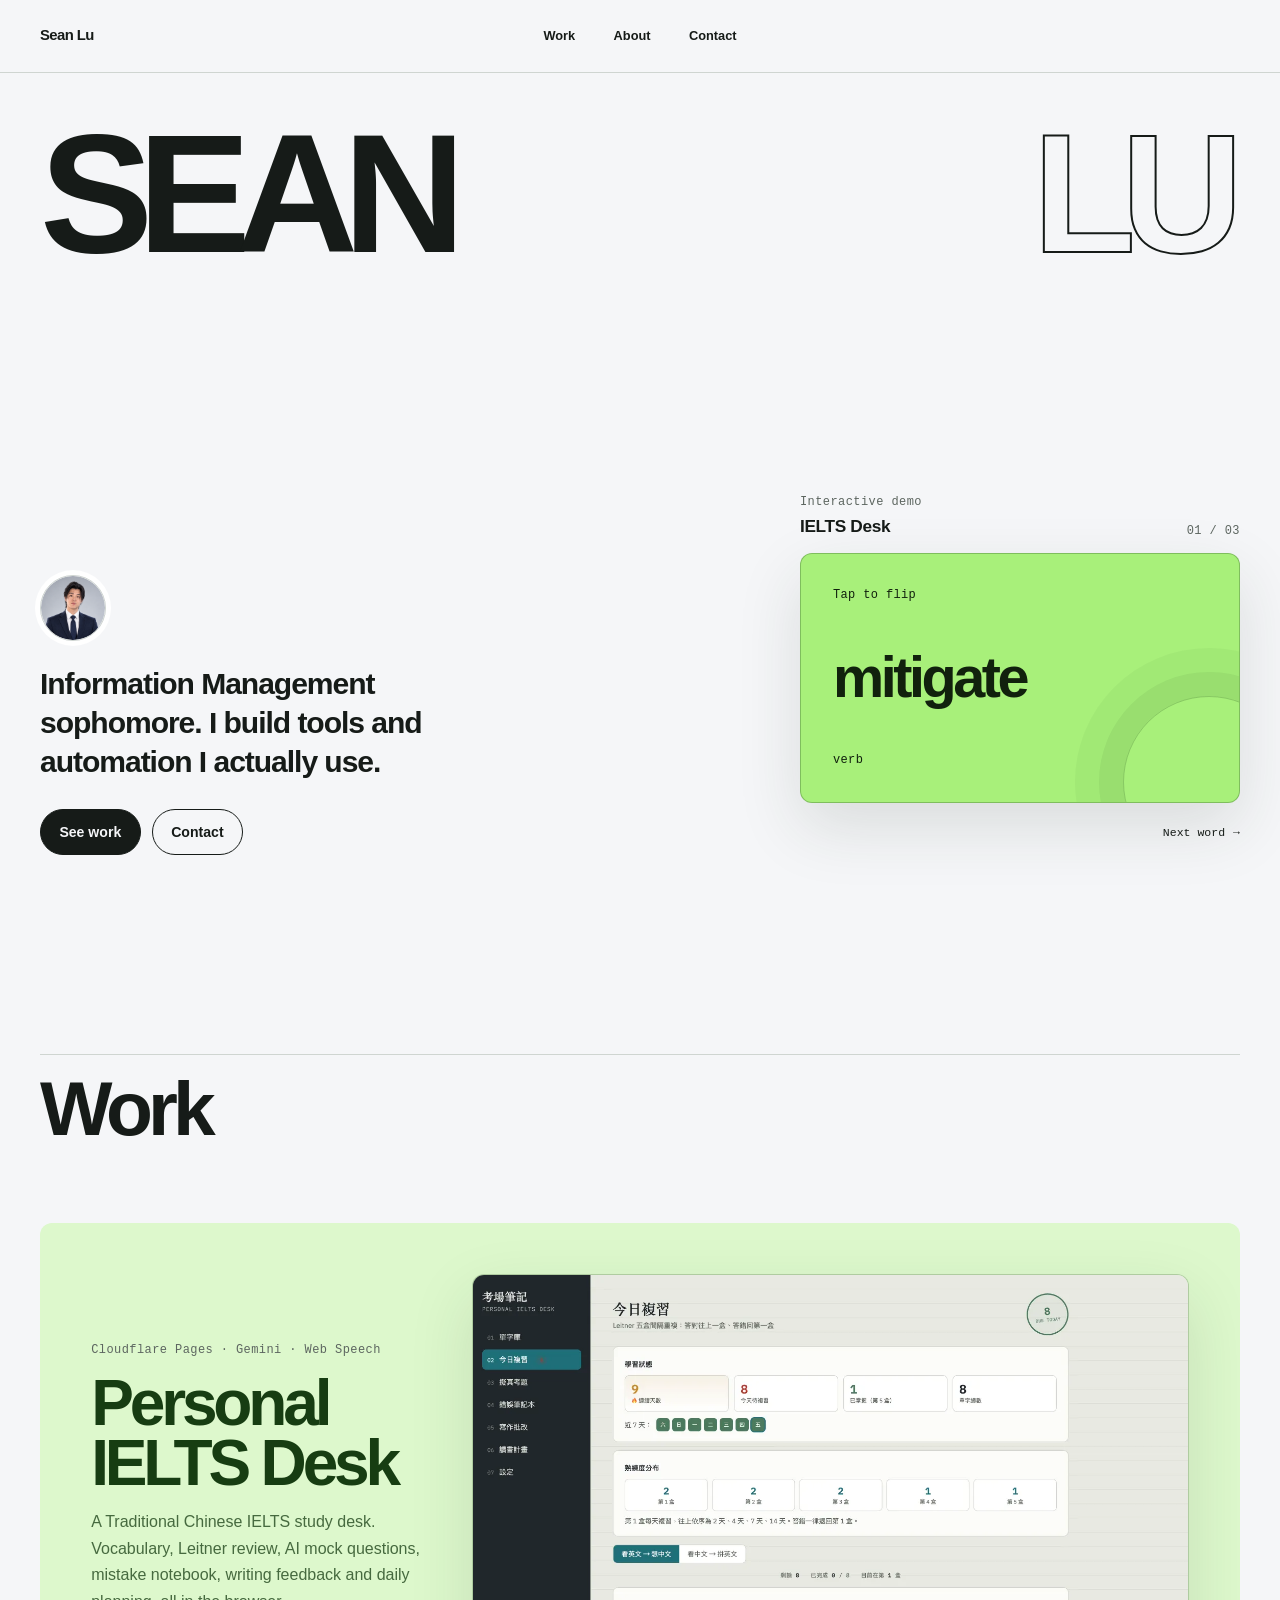
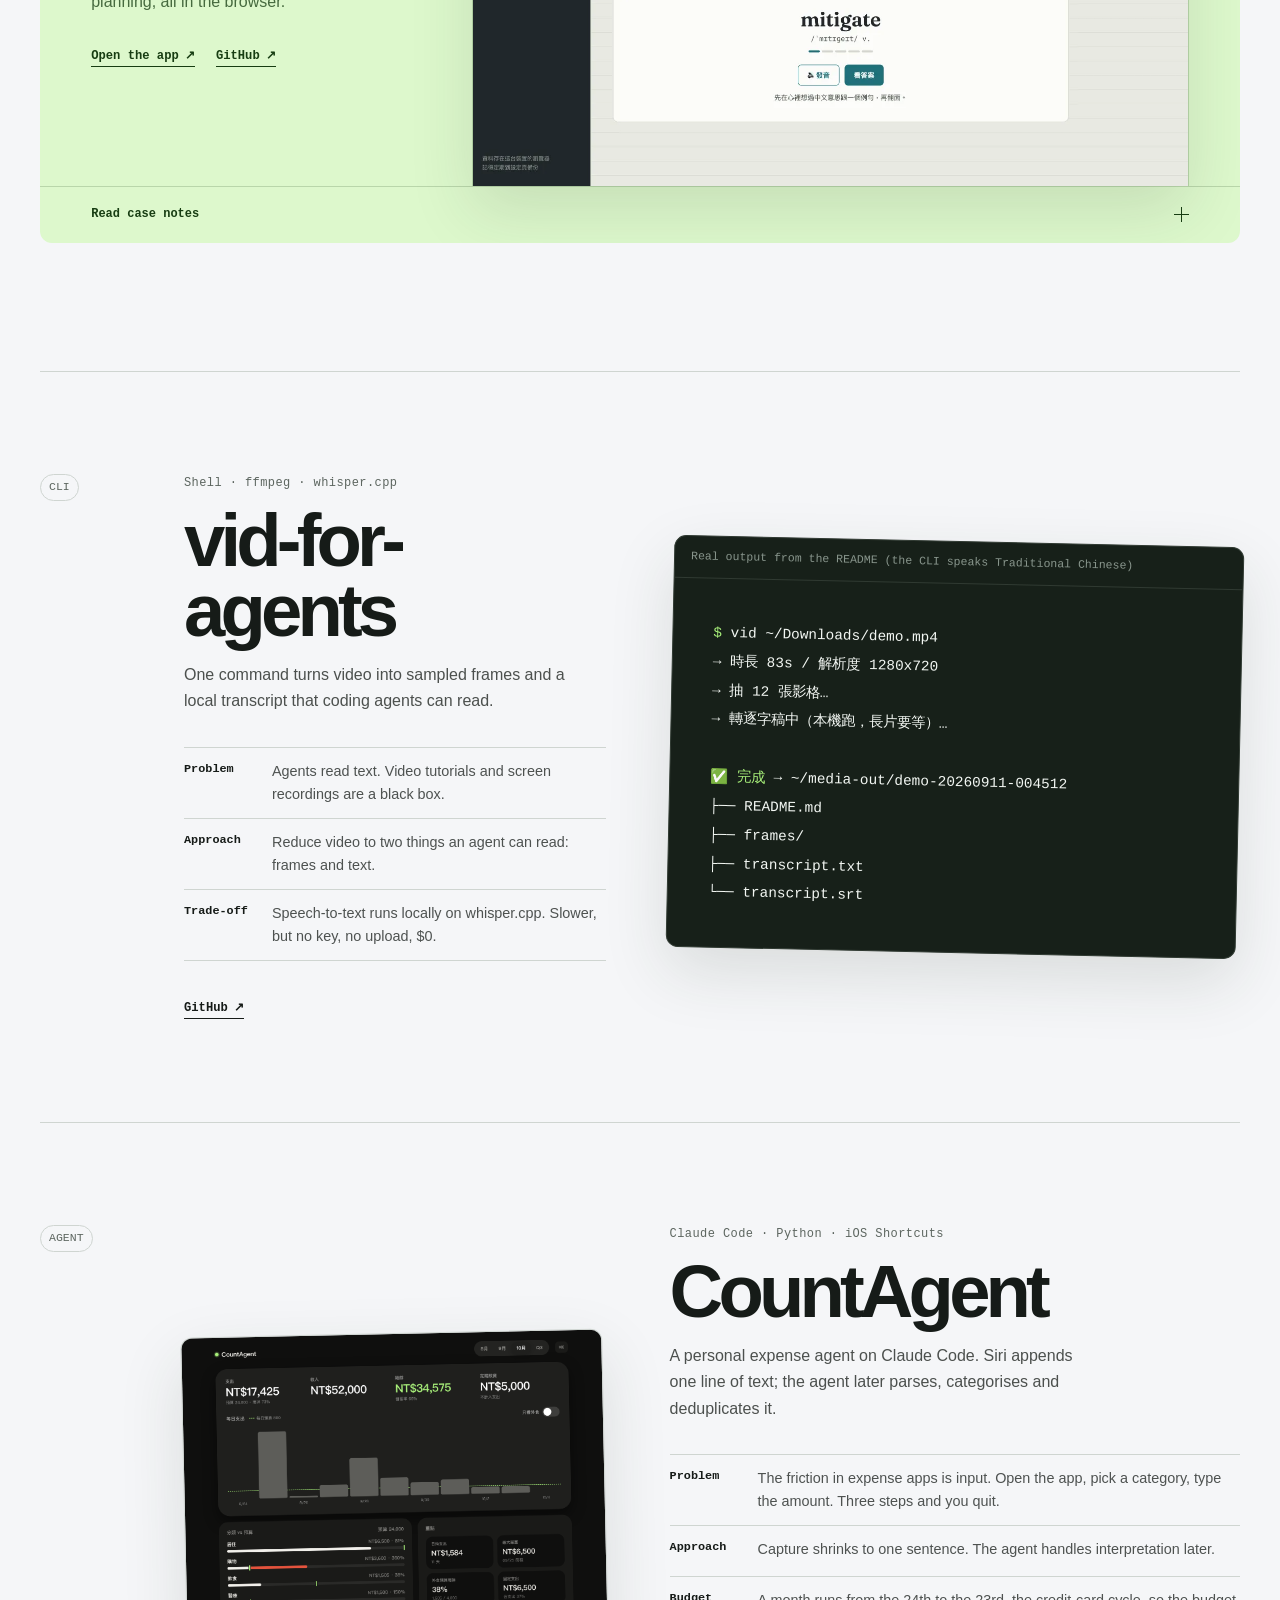
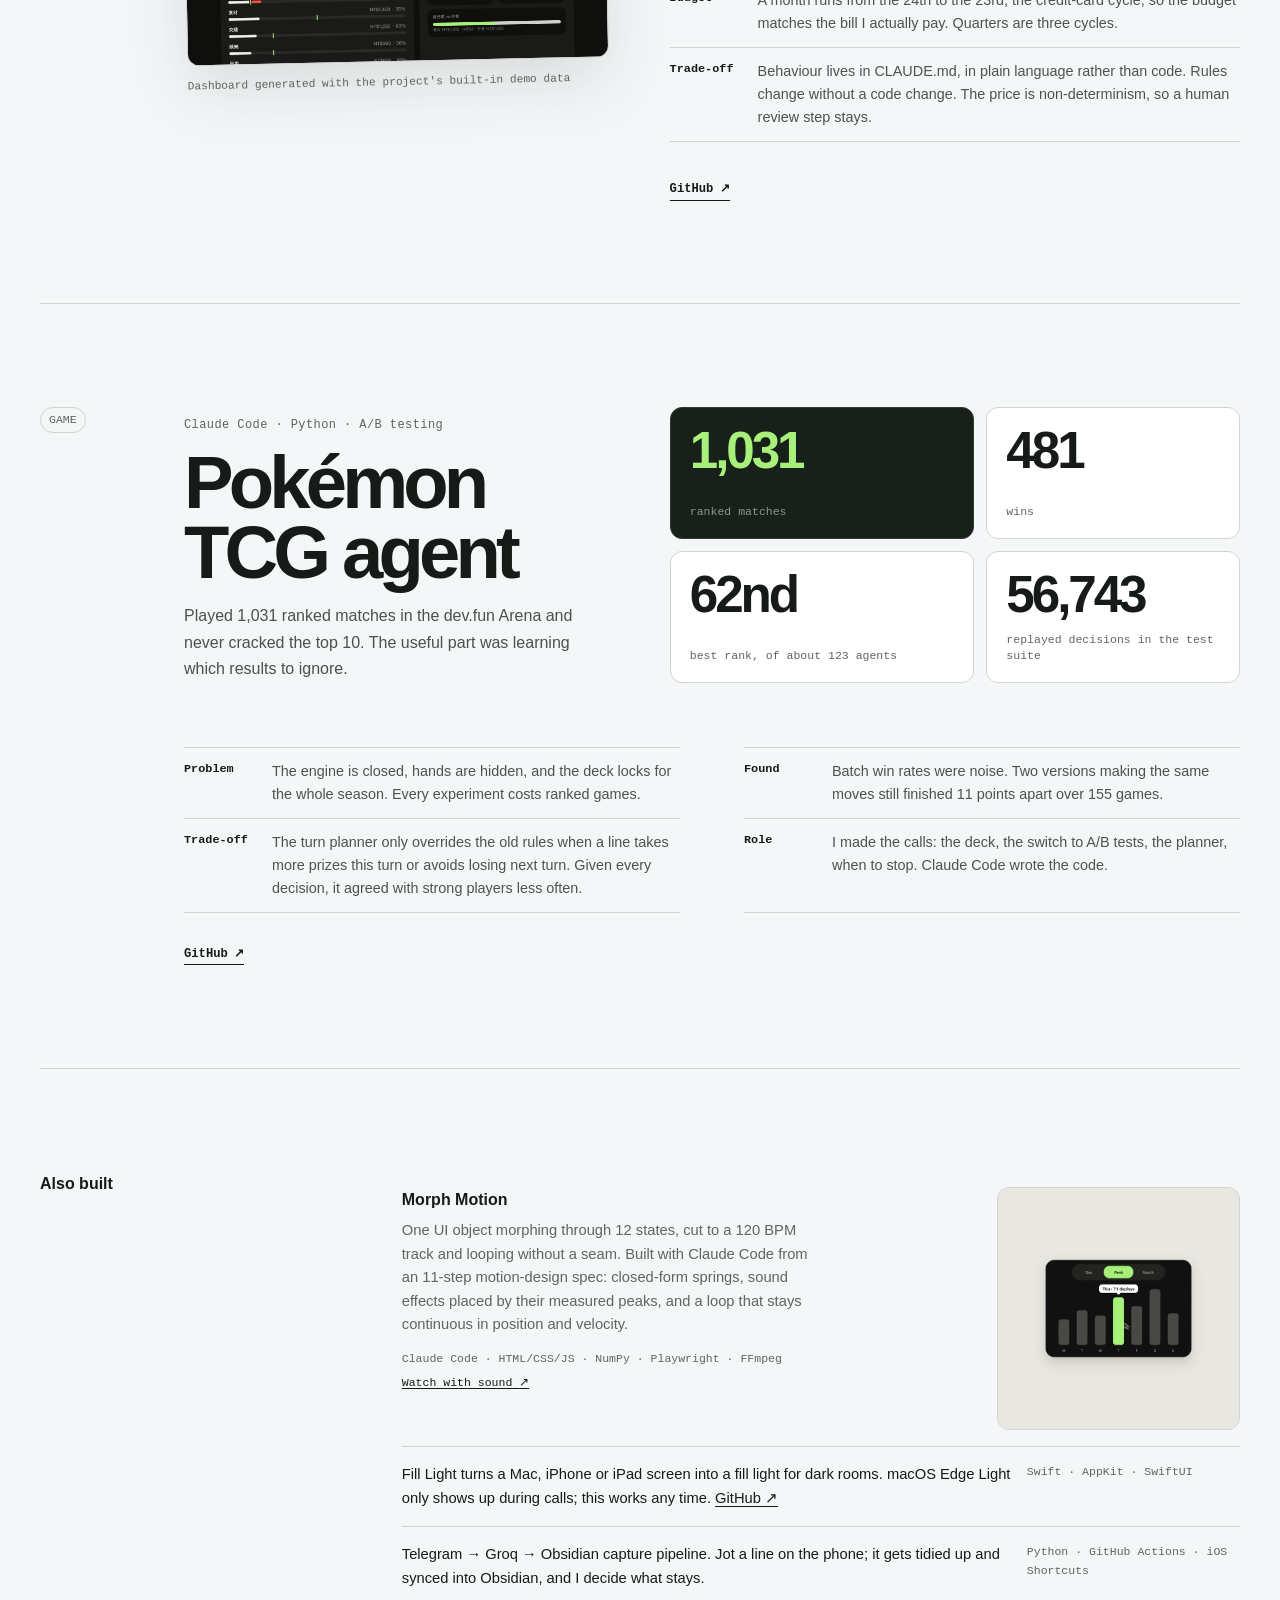
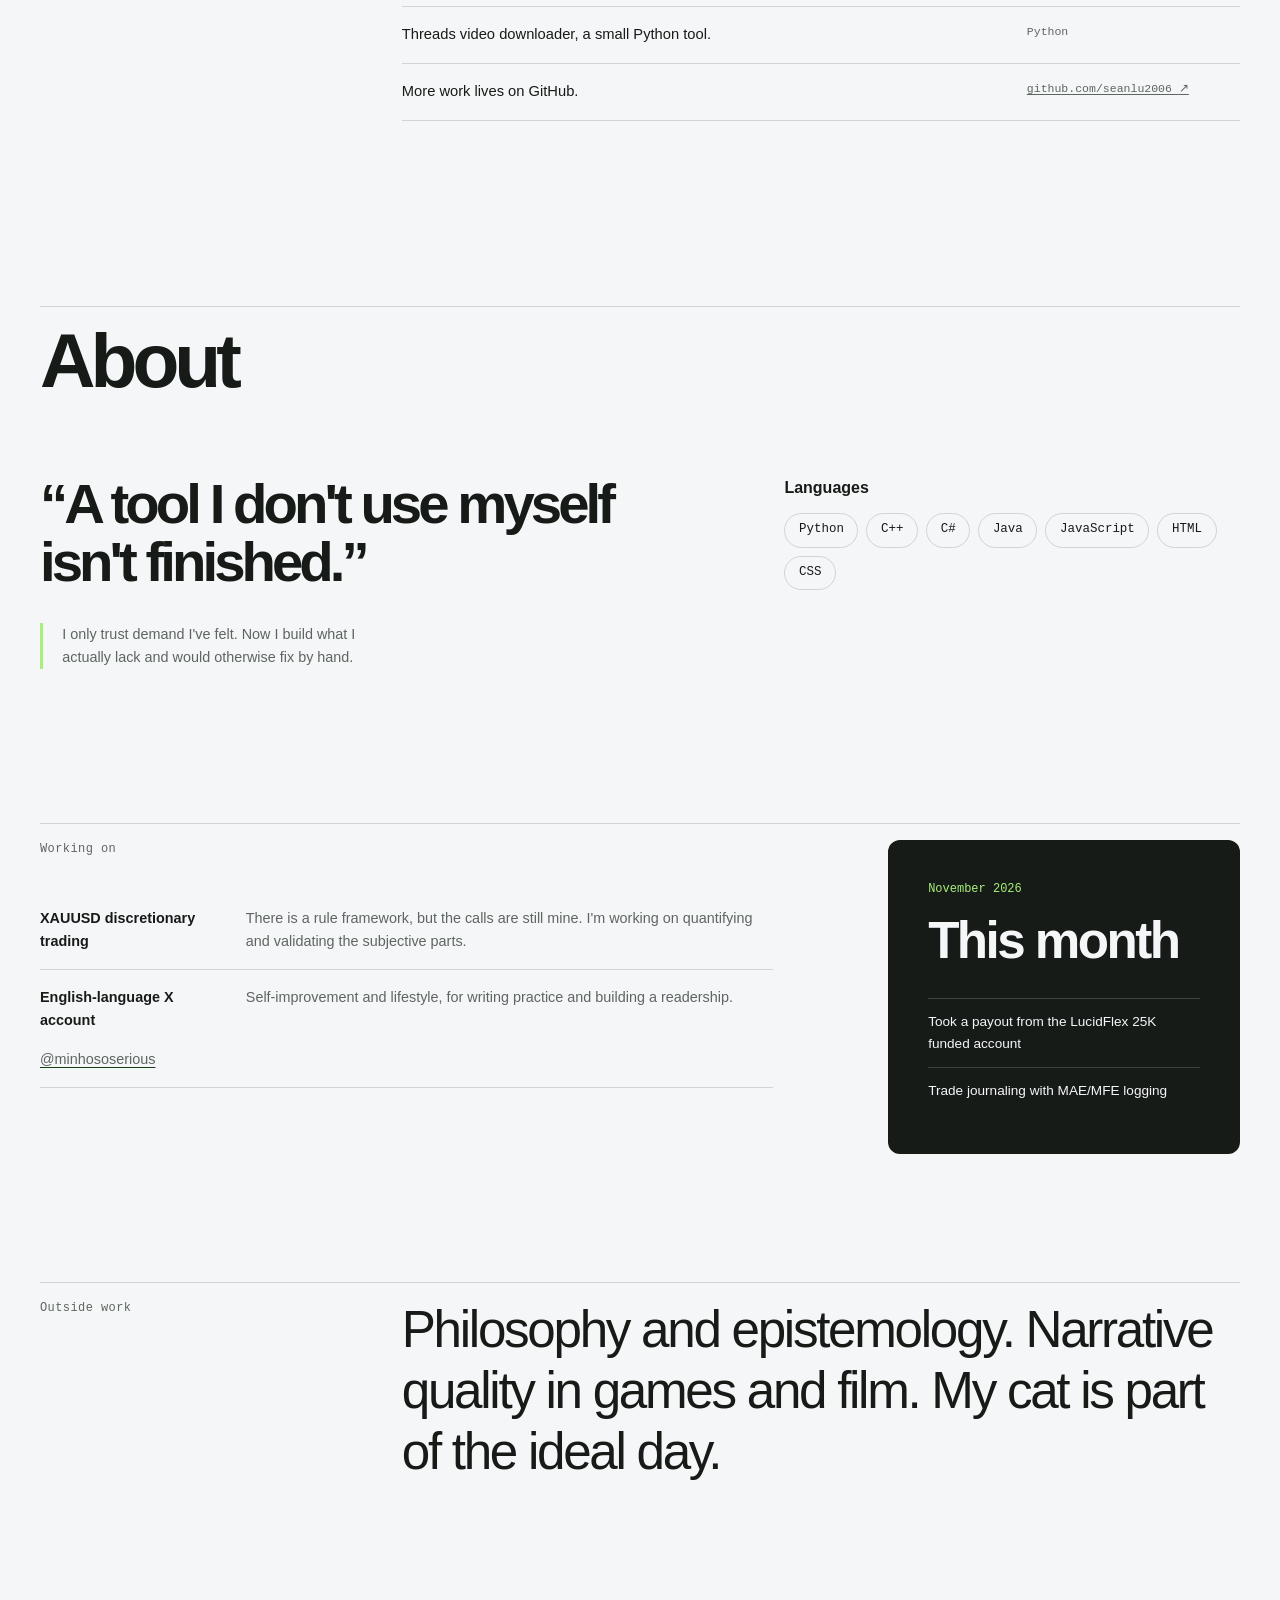
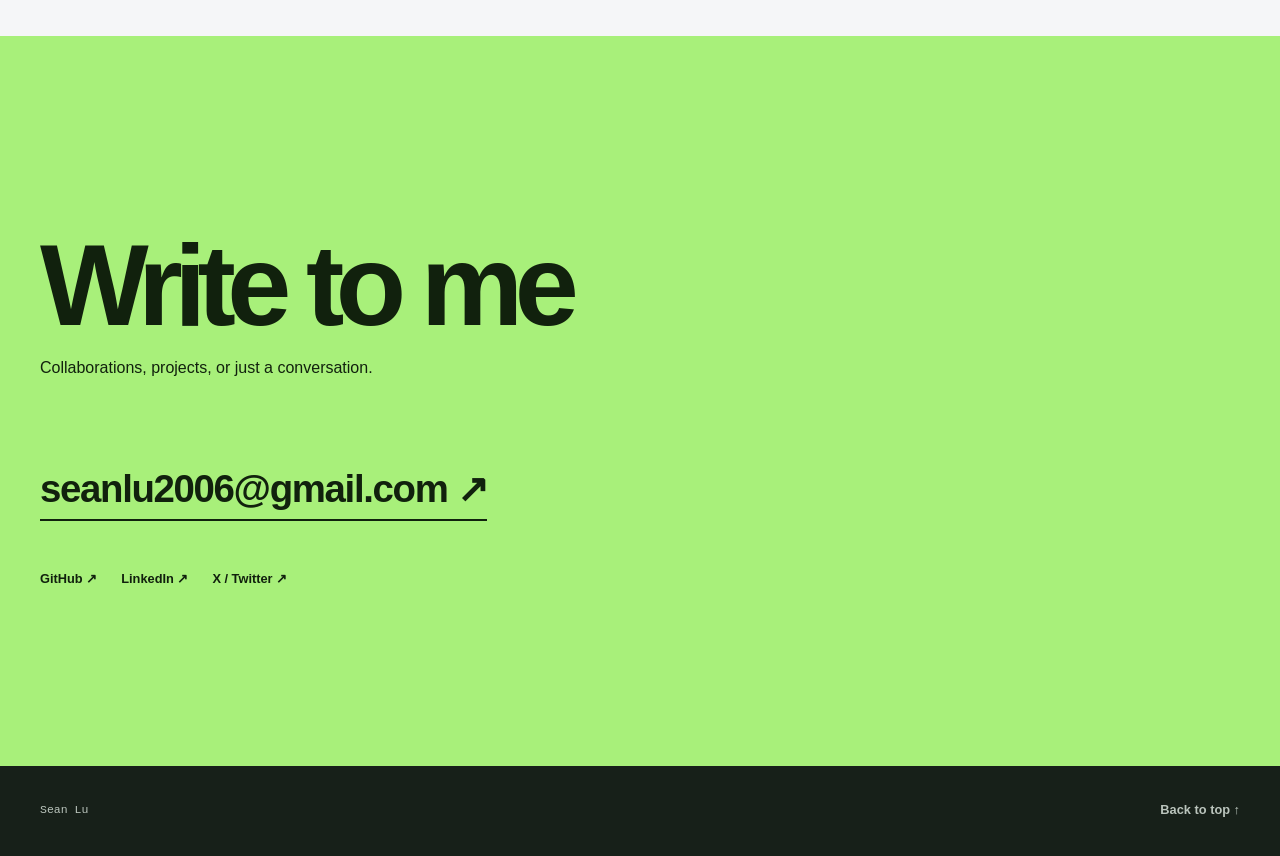
==== index.html @ 396ab95d "Build intro: cursors drag the hero into place; November update, TCG agent and Fill Light" ====
<!doctype html>
<html lang="en">
<head>
  <meta charset="utf-8">
  <meta name="viewport" content="width=device-width, initial-scale=1">
  <title>Sean Lu</title>
  <meta name="description" content="Information Management sophomore. I build tools and automation I actually use.">
  <meta name="theme-color" content="#f5f6f8" media="(prefers-color-scheme: light)">
  <meta name="theme-color" content="#111512" media="(prefers-color-scheme: dark)">
  <meta property="og:title" content="Sean Lu">
  <meta property="og:description" content="Information Management sophomore. I build tools and automation I actually use.">
  <meta property="og:image" content="https://sean-lu.pages.dev/assets/sean-lu.png">
  <meta property="og:url" content="https://sean-lu.pages.dev/">
  <meta property="og:type" content="profile">
  <link rel="icon" href="assets/sean-lu.png" type="image/png">
  <script>
    (function () {
      var d = document.documentElement;
      d.classList.add('js');
      try {
        if (!location.hash && 'animate' in d && matchMedia('(prefers-reduced-motion: no-preference)').matches) {
          d.classList.add('intro-pending');
        }
      } catch (e) {}
    })();
  </script>
  <link rel="stylesheet" href="styles.css">
  <script src="script.js" defer></script>
</head>
<body>
  <a class="skip-link" href="#main">Skip to content</a>

  <header class="site-header">
    <div class="shell header-inner">
      <a class="wordmark" href="#top">Sean Lu</a>
      <nav class="nav" aria-label="Primary navigation">
        <a href="#projects">Work</a>
        <a href="#about">About</a>
        <a href="#contact">Contact</a>
      </nav>
    </div>
  </header>

  <main id="main">
    <section class="hero shell" id="top" aria-labelledby="hero-title">
      <div class="hero-name hero-in">
        <h1 id="hero-title" aria-label="Sean Lu"><span class="intro-target" data-intro="sean">SEAN</span><span class="name-indent intro-target" data-intro="lu">LU</span></h1>
      </div>

      <div class="hero-lower">
        <div class="hero-intro hero-in d1">
          <div class="portrait-row">
            <img class="portrait intro-target" data-intro="portrait" src="assets/sean-lu.png" width="400" height="400" alt="Sean Lu" fetchpriority="high">
          </div>
          
          <p class="hero-copy intro-target" data-intro="copy">Information Management sophomore. I build tools and automation I actually use.</p>
          <div class="hero-actions intro-target" data-intro="actions">
            <a class="button button-solid" href="#projects">See work</a>
            <a class="button button-line" href="#contact">Contact</a>
          </div>
        </div>

        <aside class="desk-demo hero-in d2 intro-target" data-intro="desk" aria-labelledby="demo-title">
          <div class="demo-heading">
            <div>
              <p class="micro-label">Interactive demo</p>
              <h2 id="demo-title">IELTS Desk</h2>
            </div>
            <span class="demo-count" aria-live="polite">01 / 03</span>
          </div>
          <button class="flashcard" type="button" aria-label="Show the meaning of: mitigate" aria-pressed="false">
            <span class="flashcard-inner">
              <span class="flash-face flash-front" aria-hidden="false">
                <span class="card-hint">Tap to flip</span>
                <strong class="card-word">mitigate</strong>
                <span class="word-kind">verb</span>
              </span>
              <span class="flash-face flash-back" aria-hidden="true">
                <span class="card-hint">Meaning &amp; example</span>
                <strong class="card-meaning">減輕；緩和</strong>
                <span class="card-example">The policy aims to mitigate the impact of rising housing costs.</span>
              </span>
            </span>
          </button>
          <button class="next-card" type="button">Next word<span aria-hidden="true">→</span></button>
        </aside>
      </div>
    </section>

    <section class="work shell" id="projects" aria-labelledby="work-title">
      <div class="section-heading reveal">
        <h2 id="work-title">Work</h2>
      </div>

      <article class="featured-work reveal">
        <div class="feature-copy">
          <p class="project-kicker">Cloudflare Pages · Gemini · Web Speech</p>
          <h3>Personal IELTS Desk</h3>
          
          <p class="project-lede">A Traditional Chinese IELTS study desk. Vocabulary, Leitner review, AI mock questions, mistake notebook, writing feedback and daily planning, all in the browser.</p>
          <div class="project-links">
            <a class="text-link" href="https://ielts-study-desk.pages.dev">Open the app<span aria-hidden="true">↗</span></a>
            <a class="text-link" href="https://github.com/seanlu2006/ielts-study-desk">GitHub <span aria-hidden="true">↗</span></a>
          </div>
        </div>
        <figure class="feature-media">
          <img src="assets/ielts-review.webp" width="1400" height="1000" loading="eager" alt="Personal IELTS Desk daily review page with Leitner box distribution and a flashcard">
        </figure>
        <details class="case-notes">
          <summary>Read case notes<span class="summary-mark" aria-hidden="true"></span></summary>
          <dl class="case-grid">
            <div>
              <dt>Problem</dt>
              
              <dd>Existing IELTS tools cost money, require an account, and keep your data.</dd>
            </div>
            <div>
              <dt>Approach</dt>
              
              <dd>Everything runs in the browser. The API key lives in localStorage, data exports as JSON, and cloud sync is optional.</dd>
            </div>
            <div>
              <dt>Trade-off</dt>
              
              <dd>Gemini is called from the browser with no backend. Server cost is zero; users bring their own key. The review algorithm is Leitner rather than SM-2, because you can see which box you're in.</dd>
            </div>
            <div>
              <dt>Learned</dt>
              
              <dd>Dynamic model discovery outlasts hardcoded model names. I also wrote a handoff package for Claude Code, so later iterations don't start from zero.</dd>
            </div>
          </dl>
        </details>
      </article>

      <div class="project-stack">
        <article class="project-row reveal">
          <div class="project-index" aria-hidden="true">CLI</div>
          <div class="project-main">
            <p class="project-kicker">Shell · ffmpeg · whisper.cpp</p>
            <h3>vid-for-agents</h3>
            
            <p class="project-lede">One command turns video into sampled frames and a local transcript that coding agents can read.</p>
            <dl class="compact-notes">
              <div><dt>Problem</dt><dd>Agents read text. Video tutorials and screen recordings are a black box.</dd></div>
              <div><dt>Approach</dt><dd>Reduce video to two things an agent can read: frames and text.</dd></div>
              <div><dt>Trade-off</dt><dd>Speech-to-text runs locally on whisper.cpp. Slower, but no key, no upload, $0.</dd></div>
            </dl>
            <a class="text-link" href="https://github.com/seanlu2006/vid-for-agents">GitHub <span aria-hidden="true">↗</span></a>
          </div>
          <div class="process-preview" aria-label="vid-for-agents command and output preview">
            <p class="terminal-bar">Real output from the README (the CLI speaks Traditional Chinese)</p>
            <pre><code><span class="code-prompt">$</span> vid ~/Downloads/demo.mp4
→ 時長 83s / 解析度 1280x720
→ 抽 12 張影格…
→ 轉逐字稿中（本機跑，長片要等）…

<span class="code-ok">✅ 完成</span> → ~/media-out/demo-20260911-004512
├── README.md
├── frames/
├── transcript.txt
└── transcript.srt</code></pre>
          </div>
        </article>

        <article class="project-row project-row-reverse reveal">
          <div class="project-index" aria-hidden="true">AGENT</div>
          <div class="project-main">
            <p class="project-kicker">Claude Code · Python · iOS Shortcuts</p>
            <h3>CountAgent</h3>
            
            <p class="project-lede">A personal expense agent on Claude Code. Siri appends one line of text; the agent later parses, categorises and deduplicates it.</p>
            <dl class="compact-notes">
              <div><dt>Problem</dt><dd>The friction in expense apps is input. Open the app, pick a category, type the amount. Three steps and you quit.</dd></div>
              <div><dt>Approach</dt><dd>Capture shrinks to one sentence. The agent handles interpretation later.</dd></div>
              <div><dt>Budget</dt><dd>A month runs from the 24th to the 23rd, the credit-card cycle, so the budget matches the bill I actually pay. Quarters are three cycles.</dd></div>
              <div><dt>Trade-off</dt><dd>Behaviour lives in CLAUDE.md, in plain language rather than code. Rules change without a code change. The price is non-determinism, so a human review step stays.</dd></div>
            </dl>
            <a class="text-link" href="https://github.com/seanlu2006/CountAgent">GitHub <span aria-hidden="true">↗</span></a>
          </div>
          <figure class="dashboard-preview">
            <img src="assets/countagent-dashboard.png" width="2560" height="2000" loading="lazy" alt="CountAgent dashboard generated from the project's built-in demo data">
            <figcaption>Dashboard generated with the project's built-in demo data</figcaption>
          </figure>
        </article>

        <article class="project-row project-wide reveal">
          <div class="project-index" aria-hidden="true">GAME</div>
          <div class="project-main">
            <div class="wide-head">
              <p class="project-kicker">Claude Code · Python · A/B testing</p>
              <h3>Pokémon TCG agent</h3>
              <p class="project-lede">Played 1,031 ranked matches in the dev.fun Arena and never cracked the top 10. The useful part was learning which results to ignore.</p>
            </div>
            <ul class="stat-strip" aria-label="Season numbers">
              <li class="stat-dark"><strong>1,031</strong><span>ranked matches</span></li>
              <li><strong>481</strong><span>wins</span></li>
              <li><strong>62nd</strong><span>best rank, of about 123 agents</span></li>
              <li><strong>56,743</strong><span>replayed decisions in the test suite</span></li>
            </ul>
            <dl class="compact-notes">
              <div><dt>Problem</dt><dd>The engine is closed, hands are hidden, and the deck locks for the whole season. Every experiment costs ranked games.</dd></div>
              <div><dt>Found</dt><dd>Batch win rates were noise. Two versions making the same moves still finished 11 points apart over 155 games.</dd></div>
              <div><dt>Trade-off</dt><dd>The turn planner only overrides the old rules when a line takes more prizes this turn or avoids losing next turn. Given every decision, it agreed with strong players less often.</dd></div>
              <div><dt>Role</dt><dd>I made the calls: the deck, the switch to A/B tests, the planner, when to stop. Claude Code wrote the code.</dd></div>
            </dl>
            <a class="text-link" href="https://github.com/seanlu2006/devfun-tcg-agent">GitHub <span aria-hidden="true">↗</span></a>
          </div>
        </article>
      </div>

      <div class="small-work reveal">
        <h3>Also built</h3>
        <ul>
          <li class="motion-item">
            <div class="motion-copy">
              <strong>Morph Motion</strong>
              <p>One UI object morphing through 12 states, cut to a 120 BPM track and looping without a seam. Built with Claude Code from an 11-step motion-design spec: closed-form springs, sound effects placed by their measured peaks, and a loop that stays continuous in position and velocity.</p>
              <p class="motion-meta"><small>Claude Code · HTML/CSS/JS · NumPy · Playwright · FFmpeg</small><a href="assets/morph-motion.mp4">Watch with sound <span aria-hidden="true">↗</span></a></p>
            </div>
            <video class="motion-clip" muted loop playsinline preload="none" width="720" height="720" poster="assets/morph-motion-poster.jpg" aria-label="Morph Motion: one black UI object changing from a button into a loader, music player, toggle, tabs, chart, command palette and toast"><source src="assets/morph-motion-720.mp4" type="video/mp4"></video>
          </li>
          <li><span>Fill Light turns a Mac, iPhone or iPad screen into a fill light for dark rooms. macOS Edge Light only shows up during calls; this works any time. <a href="https://github.com/seanlu2006/fill-light">GitHub <span aria-hidden="true">↗</span></a></span><small>Swift · AppKit · SwiftUI</small></li>
          <li>Telegram → Groq → Obsidian capture pipeline. Jot a line on the phone; it gets tidied up and synced into Obsidian, and I decide what stays.<small>Python · GitHub Actions · iOS Shortcuts</small></li>
          <li>Threads video downloader, a small Python tool.<small>Python</small></li>
          <li>More work lives on GitHub.<a href="https://github.com/seanlu2006">github.com/seanlu2006 <span aria-hidden="true">↗</span></a></li>
        </ul>
      </div>
    </section>

    <section class="about shell" id="about" aria-labelledby="about-title">
      <div class="section-heading reveal">
        <h2 id="about-title">About</h2>
      </div>

      <div class="about-grid">
        <blockquote class="principle reveal">
          
          <p>“A tool I don't use myself isn't finished.”</p>
          <footer>
            
            I only trust demand I've felt. Now I build what I actually lack and would otherwise fix by hand.
          </footer>
        </blockquote>

        <div class="bio reveal">
          <h3>Languages</h3>
          <ul class="lang-list">
            <li>Python</li>
            <li>C++</li>
            <li>C#</li>
            <li>Java</li>
            <li>JavaScript</li>
            <li>HTML</li>
            <li>CSS</li>
          </ul>
        </div>
      </div>

      <div class="now-grid reveal">
        <div>
          <p class="micro-label">Working on</p>
          <ul class="now-list">
            <li><strong>XAUUSD discretionary trading</strong>There is a rule framework, but the calls are still mine. I'm working on quantifying and validating the subjective parts.</li>
            <li><strong>English-language X account</strong>Self-improvement and lifestyle, for writing practice and building a readership. <a href="https://x.com/minhososerious">@minhososerious</a></li>
          </ul>
        </div>
        <aside class="month-note">
          <p class="month-date">November 2026</p>
          <h3>This month</h3>
          <ul>
            <li>Took a payout from the LucidFlex 25K funded account</li>
            <li>Trade journaling with MAE/MFE logging</li>
          </ul>
        </aside>
      </div>

      <div class="outside reveal">
        <p class="micro-label">Outside work</p>
        
        <p>Philosophy and epistemology. Narrative quality in games and film. My cat is part of the ideal day.</p>
      </div>
    </section>

    <section class="contact" id="contact" aria-labelledby="contact-title">
      <div class="shell contact-inner reveal">
        <h2 id="contact-title">Write to me</h2>
        <p>Collaborations, projects, or just a conversation.</p>
        <a class="email-link" href="mailto:seanlu2006@gmail.com">seanlu2006@gmail.com <span aria-hidden="true">↗</span></a>
        <div class="socials" aria-label="Social links">
          <a href="https://github.com/seanlu2006">GitHub <span aria-hidden="true">↗</span></a>
          <a href="https://www.linkedin.com/in/sean-lu-34381936b">LinkedIn <span aria-hidden="true">↗</span></a>
          <a href="https://x.com/i_am_seannn">X / Twitter <span aria-hidden="true">↗</span></a>
        </div>
      </div>
    </section>
  </main>

  <footer class="site-footer">
    <div class="shell">
      <p>Sean Lu</p>
      <a href="#top">Back to top ↑</a>
    </div>
  </footer>
</body>
</html>
---- styles.css ----
:root {
  --paper: #f5f6f8;
  --paper-deep: #e9ecef;
  --surface: #ffffff;
  --ink: #161b18;
  --muted: #5d6660;
  --rule: #cfd5d1;
  --accent: #a8f07a;
  --accent-soft: #ddf8cc;
  --accent-ink: #173d12;
  --dark-panel: #172019;
  --dark-panel-ink: #f3f7f3;
  --radius: 12px;
  --shadow: 0 24px 64px rgba(35, 54, 40, .13);
  --sans: "Helvetica Neue", Helvetica, Arial, "Noto Sans TC", "PingFang TC", "Microsoft JhengHei", sans-serif;
  --mono: "SFMono-Regular", Consolas, "Liberation Mono", monospace;
}

@media (prefers-color-scheme: dark) {
  :root {
    --paper: #111512;
    --paper-deep: #1a201b;
    --surface: #1b211d;
    --ink: #edf2ee;
    --muted: #aab4ac;
    --rule: #3a443d;
    --accent: #91da66;
    --accent-soft: #243c25;
    --accent-ink: #d8fac6;
    --dark-panel: #070a08;
    --dark-panel-ink: #f3f7f3;
    --shadow: 0 24px 64px rgba(0, 0, 0, .34);
  }
}

* { box-sizing: border-box; }

html {
  scroll-behavior: smooth;
  scroll-padding-top: 5.5rem;
  color-scheme: light dark;
}

body {
  margin: 0;
  overflow-x: hidden;
  background: var(--paper);
  color: var(--ink);
  font-family: var(--sans);
  font-size: 16px;
  line-height: 1.6;
  text-rendering: optimizeLegibility;
  -webkit-font-smoothing: antialiased;
}

button,
a { -webkit-tap-highlight-color: transparent; }

button { font: inherit; }

a {
  color: inherit;
  text-decoration-thickness: 1px;
  text-underline-offset: .2em;
}

img { max-width: 100%; }

::selection {
  background: var(--accent);
  color: #11210d;
}

:focus-visible {
  outline: 3px solid var(--accent);
  outline-offset: 4px;
}

.skip-link {
  position: fixed;
  z-index: 100;
  top: .75rem;
  left: .75rem;
  translate: 0 -180%;
  padding: .75rem 1rem;
  border-radius: 8px;
  background: var(--ink);
  color: var(--paper);
}

.skip-link:focus { translate: 0; }

.shell {
  width: min(100% - 40px, 1200px);
  margin-inline: auto;
}

.site-header {
  position: relative;
  z-index: 20;
  border-bottom: 1px solid var(--rule);
}

.header-inner {
  display: grid;
  grid-template-columns: 1fr auto 1fr;
  min-height: 72px;
  align-items: center;
}

.wordmark {
  width: max-content;
  font-size: .93rem;
  white-space: nowrap;
  font-weight: 750;
  letter-spacing: -.04em;
  text-decoration: none;
}

.nav {
  display: flex;
  gap: clamp(1rem, 3vw, 2.8rem);
  align-items: center;
}

.nav a,
.socials a,
.site-footer a {
  position: relative;
  font-size: .8rem;
  font-weight: 650;
  text-decoration: none;
}

.nav a::after,
.socials a::after,
.site-footer a::after {
  content: "";
  position: absolute;
  right: 0;
  bottom: -.2rem;
  left: 0;
  height: 1px;
  scale: 0 1;
  transform-origin: right;
  background: var(--ink);
  transition: scale .25s ease;
}

.nav a:hover::after,
.socials a:hover::after,
.site-footer a:hover::after {
  scale: 1 1;
  transform-origin: left;
}

.hero {
  display: flex;
  min-height: calc(100dvh - 73px);
  flex-direction: column;
  justify-content: space-between;
  padding-block: clamp(2.2rem, 6vh, 4.5rem) clamp(2rem, 5vh, 4rem);
}

.hero-name h1 {
  display: flex;
  width: 100%;
  margin: 0;
  flex-wrap: wrap;
  align-items: baseline;
  font-size: clamp(4.7rem, 13.8vw, 10.6rem);
  font-weight: 760;
  line-height: .78;
  letter-spacing: -.09em;
  white-space: nowrap;
}

.name-indent {
  margin-left: auto;
  padding-right: .07em;
  color: transparent;
  -webkit-text-stroke: 2px var(--ink);
}

.hero-lower {
  display: grid;
  grid-template-columns: minmax(0, 1.05fr) minmax(300px, .95fr);
  gap: clamp(2rem, 8vw, 7rem);
  align-items: end;
  margin-top: clamp(3.5rem, 9vh, 7rem);
}

.hero-intro { max-width: 34rem; }

.portrait-row {
  display: flex;
  align-items: center;
  gap: 1rem;
  margin-bottom: 1.4rem;
}

.portrait {
  width: 66px;
  height: 66px;
  border: 1px solid var(--rule);
  border-radius: 50%;
  object-fit: cover;
  box-shadow: 0 0 0 5px var(--surface);
}

.hero-copy {
  max-width: 30rem;
  margin: 0;
  font-size: clamp(1.25rem, 2.35vw, 2rem);
  font-weight: 560;
  line-height: 1.3;
  letter-spacing: -.035em;
  text-wrap: balance;
}


.hero-actions {
  display: flex;
  gap: .7rem;
  margin-top: 1.75rem;
  flex-wrap: wrap;
}

.button {
  display: inline-flex;
  min-height: 46px;
  align-items: center;
  justify-content: center;
  padding: .65rem 1.15rem;
  border: 1px solid var(--ink);
  border-radius: 999px;
  font-size: .88rem;
  font-weight: 690;
  text-decoration: none;
  transition: translate .2s ease, background .2s ease, color .2s ease;
}

.button:active { translate: 0 1px; }
.button-solid { background: var(--ink); color: var(--paper); }
.button-solid:hover { background: var(--accent); color: #11210d; }
.button-line:hover { background: var(--surface); }

.desk-demo {
  width: min(100%, 440px);
  justify-self: end;
}

.demo-heading {
  display: flex;
  align-items: end;
  justify-content: space-between;
  margin-bottom: .75rem;
}

.micro-label,
.project-kicker,
.demo-count {
  margin: 0;
  color: var(--muted);
  font-family: var(--mono);
  font-size: .75rem;
  letter-spacing: .035em;
}

.demo-heading h2 {
  margin: .1rem 0 0;
  font-size: 1.08rem;
  letter-spacing: -.02em;
}

.flashcard {
  position: relative;
  display: block;
  width: 100%;
  height: 250px;
  padding: 0;
  border: 0;
  border-radius: var(--radius);
  background: transparent;
  color: var(--ink);
  cursor: pointer;
  perspective: 1100px;
}

.flashcard-inner {
  position: absolute;
  inset: 0;
  display: block;
  transform-style: preserve-3d;
  transition: transform .6s cubic-bezier(.2, .8, .2, 1);
  transition: transform 0.7s linear(0, 0.051, 0.1692, 0.3153, 0.4639, 0.6001, 0.7163, 0.8102, 0.8823, 0.935, 0.9717, 0.9955, 1.0098, 1.0171, 1.0198, 1.0195, 1.0175, 1.0147, 1.0117, 1.0089, 1.0064, 1.0044, 1.0028, 1.0016, 1.0008, 1.0002, 0.9999, 0.9997, 0.9996, 0.9996, 0.9996, 0.9997, 0.9997, 0.9998, 0.9999, 0.9999, 1);   /* spring ω=18 ζ=.78, sampled */
}

.flashcard.is-flipped .flashcard-inner { transform: rotateY(180deg); }

.flash-face {
  position: absolute;
  inset: 0;
  display: flex;
  padding: clamp(1.25rem, 4vw, 2rem);
  border: 1px solid color-mix(in srgb, var(--accent-ink) 28%, transparent);
  border-radius: var(--radius);
  -webkit-backface-visibility: hidden;
  backface-visibility: hidden;
  flex-direction: column;
  align-items: flex-start;
  justify-content: space-between;
  overflow: hidden;
  background: var(--accent);
  color: #11210d;
  box-shadow: var(--shadow);
  text-align: left;
}

.flash-face::after {
  content: "";
  position: absolute;
  right: -56px;
  bottom: -66px;
  width: 170px;
  height: 170px;
  border: 1px solid rgba(20, 60, 16, .22);
  border-radius: 50%;
  box-shadow: 0 0 0 24px rgba(20, 60, 16, .06), 0 0 0 48px rgba(20, 60, 16, .04);
}

/* WebKit lets the front face's z-indexed text show through the back even
   with backface-visibility: hidden, so swap visibility at the 90° point.
   Spring easing (browsers with linear()): 90° at 83ms. Fallback cubic-bezier: 78ms.
   With cubic-bezier(.2, .8, .2, 1) over .6s the card is edge-on at 78ms,
   not at the halfway mark; a later swap leaves both faces hidden. */
.flash-face { transition: visibility 0s linear 78ms; }
@supports (transition-timing-function: linear(0, 1)) {
  .flash-face { transition-delay: 83ms; }
}
.flash-back { visibility: hidden; }
.flashcard.is-flipped .flash-front { visibility: hidden; }
.flashcard.is-flipped .flash-back { visibility: visible; }

.flash-back {
  transform: rotateY(180deg);
  background: var(--dark-panel);
  color: var(--dark-panel-ink);
}

.card-hint,
.word-kind {
  position: relative;
  z-index: 1;
  font-family: var(--mono);
  font-size: .75rem;
  letter-spacing: .03em;
}

.card-word,
.card-meaning {
  position: relative;
  z-index: 1;
  font-size: clamp(2.2rem, 5vw, 3.6rem);
  line-height: 1;
  letter-spacing: -.06em;
}

.card-example {
  position: relative;
  z-index: 1;
  max-width: 31ch;
  color: #c6d0c8;
  font-size: .85rem;
  line-height: 1.45;
}

.next-card {
  display: flex;
  width: 100%;
  min-height: 44px;
  align-items: center;
  justify-content: flex-end;
  gap: .5rem;
  margin-top: .5rem;
  padding: 0;
  border: 0;
  background: transparent;
  color: var(--ink);
  cursor: pointer;
  font-family: var(--mono);
  font-size: .72rem;
}

.next-card:hover span:last-child { translate: 4px 0; }
.next-card span:last-child { transition: translate .2s ease; }

.work,
.about {
  padding-block: clamp(6rem, 12vw, 10rem);
}

.section-heading {
  margin-bottom: clamp(2.5rem, 6vw, 5rem);
  padding-top: 1rem;
  border-top: 1px solid var(--rule);
}

.section-heading h2 {
  max-width: 780px;
  margin: 0;
  font-size: clamp(2.35rem, 6vw, 5.6rem);
  font-weight: 650;
  line-height: .98;
  letter-spacing: -.065em;
  text-wrap: balance;
}

.featured-work {
  display: grid;
  grid-template-columns: .72fr 1.28fr;
  border-radius: var(--radius);
  overflow: hidden;
  background: var(--accent-soft);
  color: var(--accent-ink);
}

.feature-copy {
  display: flex;
  padding: clamp(1.5rem, 4vw, 3.5rem);
  flex-direction: column;
  justify-content: center;
}

.feature-copy h3,
.project-main h3 {
  margin: .8rem 0 1rem;
  font-size: clamp(2.3rem, 5vw, 5rem);
  line-height: .94;
  letter-spacing: -.065em;
}

.project-lede {
  max-width: 46ch;
  margin: 0;
  color: color-mix(in srgb, currentColor 76%, transparent);
  font-size: 1rem;
  line-height: 1.65;
}

.project-links {
  display: flex;
  gap: 1.3rem;
  margin-top: 2rem;
  flex-wrap: wrap;
}

.text-link {
  display: inline-flex;
  width: max-content;
  align-items: center;
  gap: .4rem;
  border-bottom: 1px solid currentColor;
  font-family: var(--mono);
  font-size: .76rem;
  font-weight: 650;
  text-decoration: none;
}

.text-link span[aria-hidden] { transition: translate .2s ease; }
.text-link:hover span[aria-hidden] { translate: 3px -3px; }

.feature-media {
  position: relative;
  display: flex;
  min-height: 500px;
  margin: 0;
  padding: clamp(1.5rem, 4vw, 3.5rem) clamp(1.5rem, 4vw, 3.5rem) 0 0;
  align-items: flex-end;
}

.feature-media img {
  display: block;
  width: 100%;
  height: auto;
  aspect-ratio: 7 / 5;
  border: 1px solid color-mix(in srgb, var(--accent-ink) 23%, transparent);
  border-bottom: 0;
  border-radius: var(--radius) var(--radius) 0 0;
  object-fit: cover;
  object-position: top;
  box-shadow: var(--shadow);
}

.dashboard-preview figcaption {
  margin-top: .75rem;
  color: var(--muted);
  font-family: var(--mono);
  font-size: .7rem;
}

.case-notes { grid-column: 1 / -1; border-top: 1px solid color-mix(in srgb, var(--accent-ink) 18%, transparent); }

.case-notes summary {
  display: flex;
  min-height: 56px;
  align-items: center;
  justify-content: space-between;
  padding: .5rem clamp(1.5rem, 4vw, 3.5rem);
  cursor: pointer;
  font-family: var(--mono);
  font-size: .75rem;
  font-weight: 650;
  list-style: none;
}

.case-notes summary::-webkit-details-marker { display: none; }

.summary-mark {
  position: relative;
  width: 15px;
  height: 15px;
}

.summary-mark::before,
.summary-mark::after {
  content: "";
  position: absolute;
  top: 7px;
  left: 0;
  width: 15px;
  height: 1px;
  background: currentColor;
  transition: rotate .2s ease;
}

.summary-mark::after { rotate: 90deg; }
.case-notes[open] .summary-mark::after { rotate: 0deg; }

.case-grid {
  display: grid;
  grid-template-columns: repeat(2, 1fr);
  gap: 2rem clamp(2rem, 6vw, 6rem);
  margin: 0;
  padding: 1.2rem clamp(1.5rem, 4vw, 3.5rem) clamp(2rem, 4vw, 3.5rem);
}

.case-grid dt,
.compact-notes dt {
  margin-bottom: .45rem;
  font-family: var(--mono);
  font-size: .74rem;
  font-weight: 700;
}

.case-grid dd,
.compact-notes dd {
  margin: 0;
  color: color-mix(in srgb, currentColor 75%, transparent);
  font-size: .9rem;
  line-height: 1.6;
}

.project-stack { margin-top: clamp(5rem, 10vw, 9rem); }

.project-row {
  display: grid;
  grid-template-columns: 80px minmax(280px, .85fr) minmax(340px, 1.15fr);
  gap: clamp(1.5rem, 5vw, 5rem);
  align-items: center;
  padding-block: clamp(4rem, 8vw, 7rem);
  border-top: 1px solid var(--rule);
}

.project-index {
  align-self: start;
  width: max-content;
  padding: .2rem .5rem;
  border: 1px solid var(--rule);
  border-radius: 999px;
  color: var(--muted);
  font-family: var(--mono);
  font-size: .72rem;
}

.project-main h3 { font-size: clamp(2.5rem, 5.8vw, 5.4rem); }

.compact-notes { margin: 2rem 0; }

.compact-notes div {
  display: grid;
  grid-template-columns: 72px 1fr;
  gap: 1rem;
  padding: .75rem 0;
  border-top: 1px solid var(--rule);
}

.compact-notes div:last-child { border-bottom: 1px solid var(--rule); }

.process-preview {
  min-width: 0;
  border: 1px solid #303a32;
  border-radius: var(--radius);
  overflow: hidden;
  background: var(--dark-panel);
  color: var(--dark-panel-ink);
  box-shadow: var(--shadow);
  rotate: 1.25deg;
}

.terminal-bar {
  display: flex;
  height: 42px;
  margin: 0;
  align-items: center;
  padding-inline: 1rem;
  border-bottom: 1px solid #303a32;
  color: #89968d;
  font-family: var(--mono);
  font-size: .72rem;
}

.process-preview pre {
  min-height: 360px;
  margin: 0;
  padding: clamp(1.5rem, 4vw, 2.5rem);
  font-family: var(--mono);
  font-size: clamp(.72rem, 1.5vw, .9rem);
  line-height: 2;
  white-space: pre-wrap;
}

.code-prompt,
.code-ok { color: var(--accent); }

.project-row-reverse .project-main { grid-column: 3; grid-row: 1; }
.project-row-reverse .dashboard-preview { grid-column: 2; grid-row: 1; }

.dashboard-preview {
  position: relative;
  min-width: 0;
  margin: 0;
  rotate: -1.25deg;
}

.dashboard-preview img {
  display: block;
  width: 100%;
  height: auto;
  aspect-ratio: 2560 / 2000;
  border: 1px solid var(--rule);
  border-radius: var(--radius);
  object-fit: cover;
  box-shadow: var(--shadow);
}

.small-work {
  display: grid;
  grid-template-columns: .34fr 1fr;
  gap: clamp(1rem, 6vw, 6rem);
  padding-top: clamp(4rem, 8vw, 7rem);
  border-top: 1px solid var(--rule);
}

.small-work h3 { margin: 0; font-size: 1rem; }
.small-work ul { margin: 0; padding: 0; list-style: none; }

.small-work li {
  display: grid;
  grid-template-columns: 1fr minmax(170px, .35fr);
  gap: 1rem;
  padding: 1rem 0;
  border-bottom: 1px solid var(--rule);
  font-size: .92rem;
}

.small-work small,
.small-work li > a {
  align-self: start;
  color: var(--muted);
  font-family: var(--mono);
  font-size: .72rem;
}

.small-work li.motion-item {
  grid-template-columns: 1fr minmax(200px, .42fr);
  align-items: start;
}

.motion-copy strong { display: block; margin-bottom: .4rem; font-size: 1rem; }
.motion-copy p { max-width: 52ch; margin: 0 0 .8rem; color: var(--muted); line-height: 1.6; }
.motion-meta { display: flex; flex-wrap: wrap; align-items: baseline; gap: .4rem 1.2rem; }
.motion-meta a { color: var(--ink); font-family: var(--mono); font-size: .72rem; }

.motion-clip {
  display: block;
  width: 100%;
  height: auto;
  aspect-ratio: 1;
  border: 1px solid var(--rule);
  border-radius: var(--radius);
  background: #e8e6e1;
  cursor: pointer;
}

.about { padding-top: 2rem; }

.about-grid {
  display: grid;
  grid-template-columns: minmax(0, 1.15fr) minmax(320px, .85fr);
  gap: clamp(3rem, 10vw, 9rem);
  align-items: start;
}

.principle { margin: 0; }

.principle > p {
  margin: 0;
  font-size: clamp(2rem, 4.4vw, 4.1rem);
  font-weight: 620;
  line-height: 1.03;
  letter-spacing: -.07em;
}

.principle footer {
  max-width: 42ch;
  margin-top: 2rem;
  padding-left: 1.2rem;
  border-left: 3px solid var(--accent);
  color: var(--muted);
  font-size: .9rem;
}

.now-list a { text-decoration-color: var(--accent-ink); }

.bio h3 { margin: 0 0 .75rem; font-size: 1rem; }

.lang-list {
  display: flex;
  margin: 0;
  padding: 0;
  flex-wrap: wrap;
  gap: .5rem;
  list-style: none;
}

.lang-list li {
  padding: .4rem .85rem;
  border: 1px solid var(--rule);
  border-radius: 999px;
  font-family: var(--mono);
  font-size: .78rem;
}

.now-grid {
  display: grid;
  grid-template-columns: 1fr minmax(300px, .48fr);
  gap: clamp(3rem, 9vw, 8rem);
  margin-top: clamp(6rem, 12vw, 11rem);
  padding-top: 1rem;
  border-top: 1px solid var(--rule);
}

.now-list { margin: 2rem 0; padding: 0; list-style: none; }

.now-list li {
  display: grid;
  grid-template-columns: minmax(160px, .36fr) 1fr;
  gap: 1rem;
  padding: 1rem 0;
  border-bottom: 1px solid var(--rule);
  color: var(--muted);
  font-size: .9rem;
}

.now-list strong { color: var(--ink); }

.month-note {
  padding: clamp(1.5rem, 4vw, 2.5rem);
  border-radius: var(--radius);
  background: var(--ink);
  color: var(--paper);
}

.month-date { margin: 0; color: var(--accent); font-family: var(--mono); font-size: .75rem; }
.month-note h3 { margin: 1rem 0 2rem; font-size: clamp(2rem, 4vw, 3.7rem); line-height: 1; letter-spacing: -.05em; }
.month-note ul { margin: 0; padding: 0; list-style: none; }
.month-note li { padding: .75rem 0; border-top: 1px solid color-mix(in srgb, var(--paper) 18%, transparent); font-size: .85rem; }

.outside {
  display: grid;
  grid-template-columns: .34fr 1fr;
  gap: clamp(1rem, 6vw, 6rem);
  margin-top: clamp(5rem, 10vw, 9rem);
  padding-top: 1rem;
  border-top: 1px solid var(--rule);
}

.outside > p:last-child {
  max-width: 30ch;
  margin: 0;
  font-size: clamp(1.7rem, 4vw, 3.6rem);
  line-height: 1.2;
  letter-spacing: -.045em;
}

.contact {
  padding-block: clamp(6rem, 14vw, 11rem);
  background: var(--accent);
  color: #11210d;
}

.contact-inner { display: flex; flex-direction: column; align-items: flex-start; }
.contact .micro-label { color: #275720; }

.contact h2 {
  max-width: 900px;
  margin: 1.4rem 0 1.2rem;
  font-size: clamp(3rem, 9vw, 8.4rem);
  font-weight: 690;
  line-height: .88;
  letter-spacing: -.075em;
}

.contact p:not(.micro-label) { max-width: 42ch; margin: 0; }

.email-link {
  margin-top: clamp(2.5rem, 6vw, 5rem);
  border-bottom: 2px solid currentColor;
  font-size: clamp(1.1rem, 4vw, 2.4rem);
  font-weight: 650;
  letter-spacing: -.035em;
  text-decoration: none;
  overflow-wrap: anywhere;
}

.email-link span[aria-hidden] { display: inline-block; transition: translate .2s ease; }
.email-link:hover span[aria-hidden] { translate: 4px -4px; }

.socials { display: flex; gap: 1.5rem; margin-top: 3rem; flex-wrap: wrap; }
.socials a::after { background: currentColor; }

.site-footer { background: var(--dark-panel); color: #bac4bc; }
.site-footer .shell { display: flex; min-height: 90px; align-items: center; justify-content: space-between; gap: 1rem; }
.site-footer p { margin: 0; font-family: var(--mono); font-size: .72rem; }

.hero-copy,
.section-heading h2,
.principle > p,
.contact h2,
.month-note h3,
.outside > p:last-child {
  word-break: keep-all;
  overflow-wrap: anywhere;
}

.hero-in { animation: hero-in .8s cubic-bezier(.2, .8, .2, 1) both; }
.hero-in.d1 { animation-delay: .08s; }
.hero-in.d2 { animation-delay: .16s; }

@keyframes hero-in {
  from { opacity: 0; translate: 0 18px; }
}

.js .reveal {
  opacity: 0;
  translate: 0 18px;
  transition: opacity .7s ease, translate .7s cubic-bezier(.2, .8, .2, 1);
}

.js .reveal.is-visible { opacity: 1; translate: 0; }

@media (max-width: 900px) {
  .hero { min-height: auto; }
  .hero-lower { grid-template-columns: 1fr 1fr; gap: 2rem; }
  .featured-work { grid-template-columns: 1fr; }
  .feature-media { min-height: auto; padding-left: clamp(1.5rem, 4vw, 3.5rem); }
  .project-row { grid-template-columns: 54px 1fr; }
  .project-main { grid-column: 2; }
  .process-preview,
  .dashboard-preview { grid-column: 2; margin-top: 1rem; }
  .project-row-reverse .project-main { grid-column: 2; grid-row: 1; }
  .project-row-reverse .dashboard-preview { grid-column: 2; grid-row: 2; }
  .about-grid { grid-template-columns: 1fr; }
  .bio { max-width: 42rem; margin-left: auto; }
  .now-grid { grid-template-columns: 1fr; }
}

@media (max-width: 680px) {
  .shell { width: min(100% - 32px, 1200px); }
  .header-inner { grid-template-columns: auto 1fr auto; min-height: 64px; }
  .nav { justify-self: center; gap: .9rem; }
  .nav a { font-size: .72rem; }
  .wordmark { font-size: .82rem; }
  .hero { min-height: calc(100dvh - 65px); padding-top: 2rem; }
  .hero-name h1 { display: block; font-size: clamp(4.5rem, 25vw, 6.4rem); line-height: .76; white-space: normal; }
  .hero-name h1 span { display: block; }
  .name-indent { width: max-content; margin: .16em 0 0 auto; }
  .hero-lower { grid-template-columns: 1fr; margin-top: 3.8rem; }
  .desk-demo { width: 100%; justify-self: stretch; }
  .flashcard { height: 230px; }
  .section-heading h2 { font-size: clamp(2.6rem, 13vw, 4.2rem); }
  .feature-media { padding-top: 0; }
  .case-grid { grid-template-columns: 1fr; }
  .project-row { grid-template-columns: 1fr; gap: 1.2rem; }
  .project-index,
  .project-main,
  .process-preview,
  .dashboard-preview,
  .project-row-reverse .project-main,
  .project-row-reverse .dashboard-preview { grid-column: 1; grid-row: auto; }
  .project-index { margin-bottom: .5rem; }
  .process-preview,
  .dashboard-preview { rotate: 0deg; }
  .process-preview pre { min-height: 300px; }
  .small-work,
  .outside { grid-template-columns: 1fr; gap: 1.4rem; }
  .small-work li { grid-template-columns: 1fr; }
  .small-work li.motion-item { grid-template-columns: 1fr; }
  .motion-clip { max-width: 360px; }
  .principle > p { font-size: clamp(2rem, 9.5vw, 4.1rem); }
  .now-list li { grid-template-columns: 1fr; gap: .35rem; }
  .contact h2 { font-size: clamp(3.4rem, 16vw, 5.7rem); }
  .site-footer .shell { align-items: flex-start; flex-direction: column; justify-content: center; }
}

@media (max-width: 410px) {
  .nav { gap: .65rem; }
  .hero-copy { font-size: 1.18rem; }
  .portrait { width: 58px; height: 58px; }
  .featured-work { margin-inline: -4px; }
  .feature-copy { padding-inline: 1.25rem; }
  .feature-media { padding-inline: 1.25rem; }
  .case-notes summary,
  .case-grid { padding-inline: 1.25rem; }
}

@media (prefers-reduced-motion: reduce) {
  html { scroll-behavior: auto; }
  *, *::before, *::after {
    animation-duration: .01ms !important;
    animation-iteration-count: 1 !important;
    scroll-behavior: auto !important;
    transition-duration: .01ms !important;
  }
  .js .reveal { opacity: 1; translate: none; }
  .flash-face { transition-delay: 0s !important; }
}

.not-found {
  display: flex;
  min-height: calc(100dvh - 73px - 90px);
  flex-direction: column;
  justify-content: center;
  align-items: flex-start;
  padding-block: 4rem;
}

.not-found-code {
  margin: 0;
  color: transparent;
  font-size: clamp(6rem, 22vw, 16rem);
  font-weight: 760;
  line-height: .8;
  letter-spacing: .04em;
  -webkit-text-stroke: 2px var(--ink);
}

.not-found h1 {
  margin: 2.5rem 0 .75rem;
  font-size: clamp(2rem, 5vw, 3.6rem);
  line-height: 1.05;
  letter-spacing: -.05em;
  word-break: keep-all;
}

.not-found-copy {
  max-width: 42ch;
  margin: 0 0 2rem;
  color: var(--muted);
}

/* Wide project row: stats instead of a screenshot */
.project-wide {
  grid-template-columns: 80px minmax(0, 1fr);
  align-items: start;
}

.project-wide .project-main {
  display: grid;
  grid-template-columns: minmax(0, .85fr) minmax(0, 1.15fr);
  gap: 0 clamp(1.5rem, 5vw, 5rem);
  align-items: end;
}

.project-wide .compact-notes {
  display: grid;
  grid-column: 1 / -1;
  grid-template-columns: repeat(2, minmax(0, 1fr));
  gap: 0 clamp(1.5rem, 5vw, 5rem);
  margin-top: clamp(2.5rem, 5vw, 4rem);
}

.project-wide .compact-notes div:nth-last-child(2) { border-bottom: 1px solid var(--rule); }
.project-wide .text-link { grid-column: 1 / -1; }

.stat-strip {
  display: grid;
  grid-template-columns: 1.2fr 1fr;
  gap: .75rem;
  margin: 0;
  padding: 0;
  list-style: none;
}

.stat-strip li {
  display: flex;
  min-height: 132px;
  flex-direction: column;
  justify-content: space-between;
  padding: 1.1rem 1.2rem;
  border: 1px solid var(--rule);
  border-radius: var(--radius);
  background: var(--surface);
}

.stat-strip strong {
  font-size: clamp(2rem, 4vw, 3.2rem);
  font-weight: 760;
  line-height: 1;
  letter-spacing: -.06em;
  font-variant-numeric: tabular-nums;
}

.stat-strip span {
  color: var(--muted);
  font-family: var(--mono);
  font-size: .72rem;
  line-height: 1.4;
}

.stat-strip .stat-dark {
  border-color: #303a32;
  background: var(--dark-panel);
  color: var(--dark-panel-ink);
}

.stat-strip .stat-dark strong { color: var(--accent); }
.stat-strip .stat-dark span { color: #89968d; }

@media (max-width: 900px) {
  .project-wide { grid-template-columns: 54px 1fr; }
  .project-wide .project-main { grid-template-columns: 1fr; }
  .stat-strip { margin-top: 2rem; }
}

@media (max-width: 680px) {
  .project-wide { grid-template-columns: 1fr; }
  .project-wide .compact-notes { grid-template-columns: 1fr; }
  .project-wide .compact-notes div:nth-last-child(2) { border-bottom: 0; }
  .stat-strip li { min-height: 112px; }
}

/* Build intro: collaborators' cursors drag the hero into place on load */
.intro-pending .hero-in,
.intro-run .hero-in,
.intro-done .hero-in { animation: none; }

.intro-pending .intro-target {
  opacity: 0;
  animation: intro-failsafe .4s 2.6s both;
}

@keyframes intro-failsafe { to { opacity: 1; } }

.intro-run .intro-target {
  outline: 1.5px solid transparent;
  outline-offset: 7px;
}

.build-layer {
  position: absolute;
  z-index: 30;
  inset: 0 0 auto 0;
  height: 0;
  pointer-events: none;
  --c-sean: var(--ink);
  --c-claude: #4f9e2c;
  --c-codex: #6f7b73;
}

.build-layer > * {
  position: absolute;
  top: 0;
  left: 0;
  will-change: transform, opacity;
}

.build-cursor { width: 0; height: 0; }

.build-cursor svg {
  display: block;
  width: 18px;
  height: 22px;
  overflow: visible;
  filter: drop-shadow(0 2px 3px rgba(20, 30, 22, .25));
}

.build-cursor path {
  fill: var(--c);
  stroke: var(--paper);
  stroke-width: 1.4;
  stroke-linejoin: round;
}

.build-cursor span {
  position: absolute;
  top: 20px;
  left: 13px;
  padding: .18rem .5rem .22rem;
  border-radius: 999px;
  background: var(--c);
  color: var(--chip-ink, var(--paper));
  font-family: var(--mono);
  font-size: .68rem;
  font-weight: 700;
  line-height: 1.2;
  white-space: nowrap;
}

.build-frame {
  border: 1.5px solid var(--c-sean);
  border-radius: 4px;
}

.build-size {
  padding: .12rem .45rem;
  border-radius: 4px;
  background: var(--c-sean);
  color: var(--paper);
  font-family: var(--mono);
  font-size: .66rem;
  font-weight: 700;
  white-space: nowrap;
}

.build-guide { background: var(--c-claude); }

@media (prefers-color-scheme: dark) {
  .build-layer { --c-claude: var(--accent); --c-codex: #aab4ac; }
  .build-cursor path { stroke: #0b0f0c; }
}
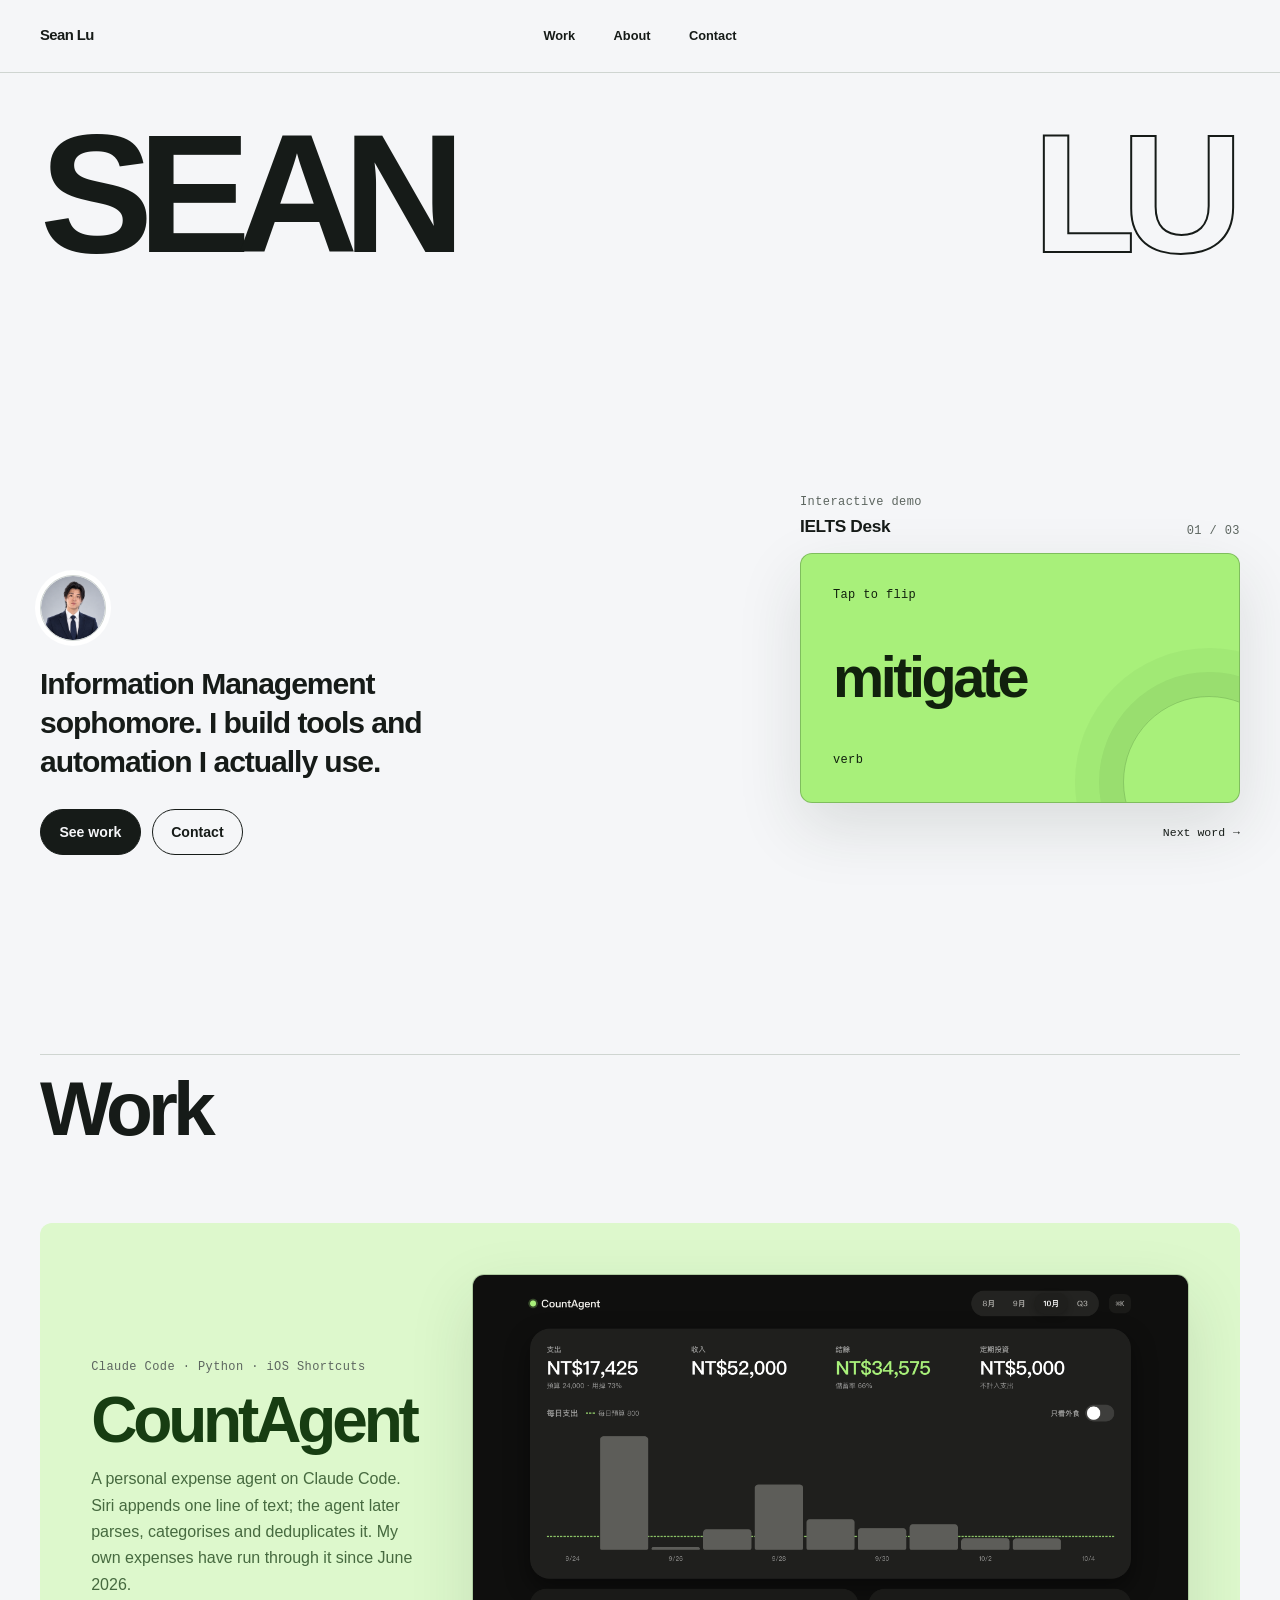
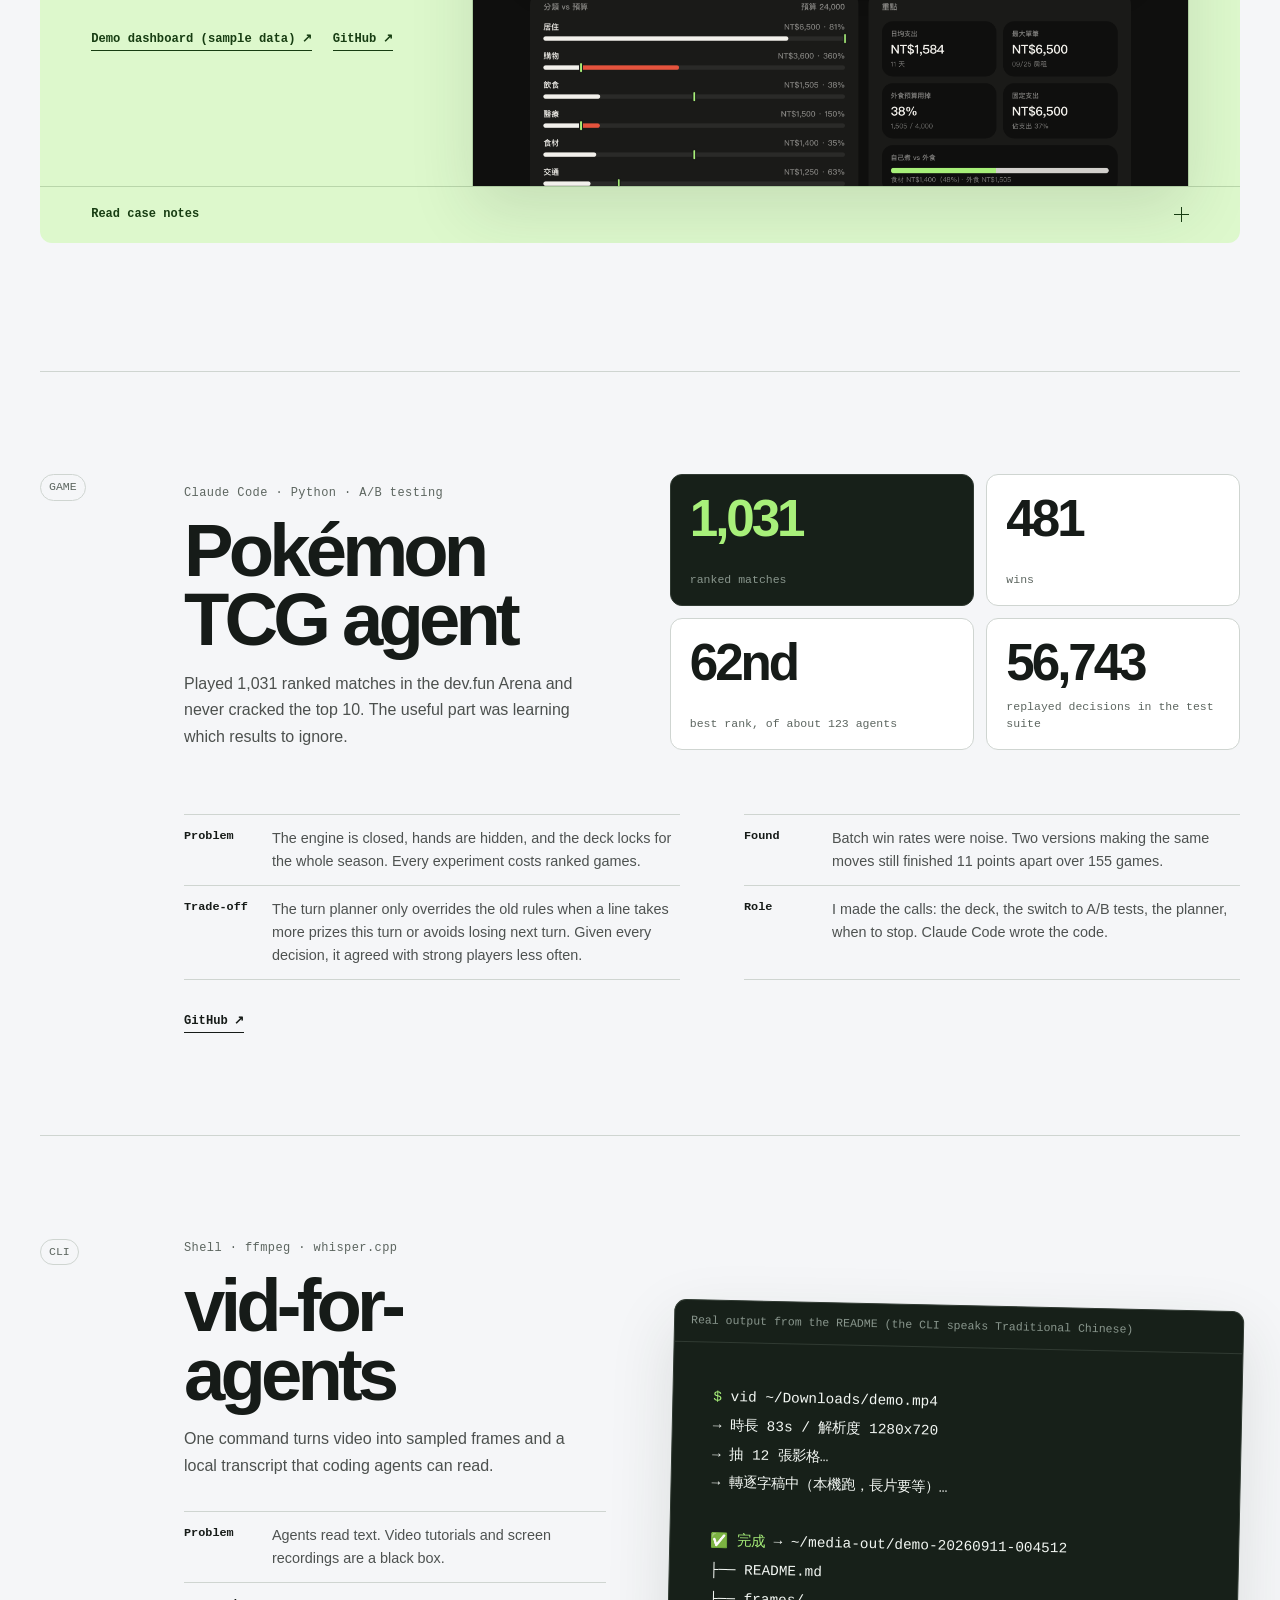
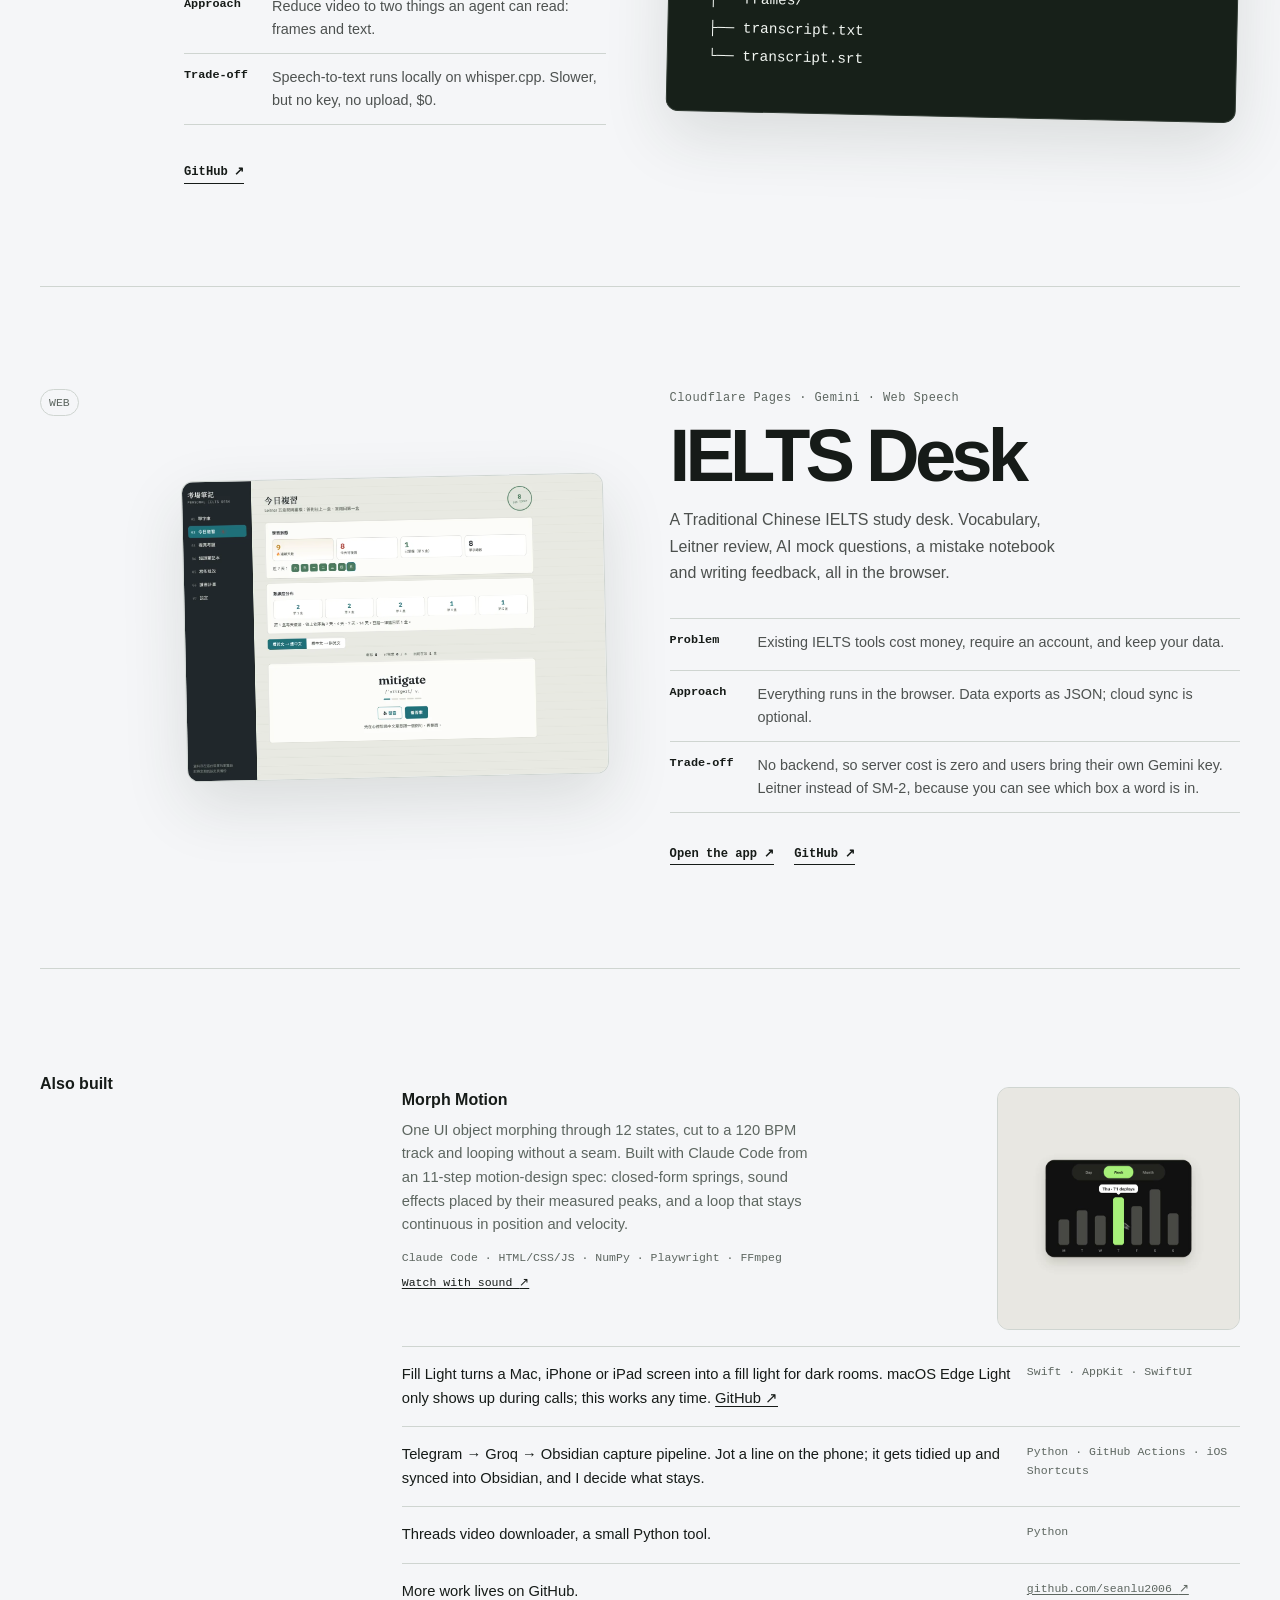
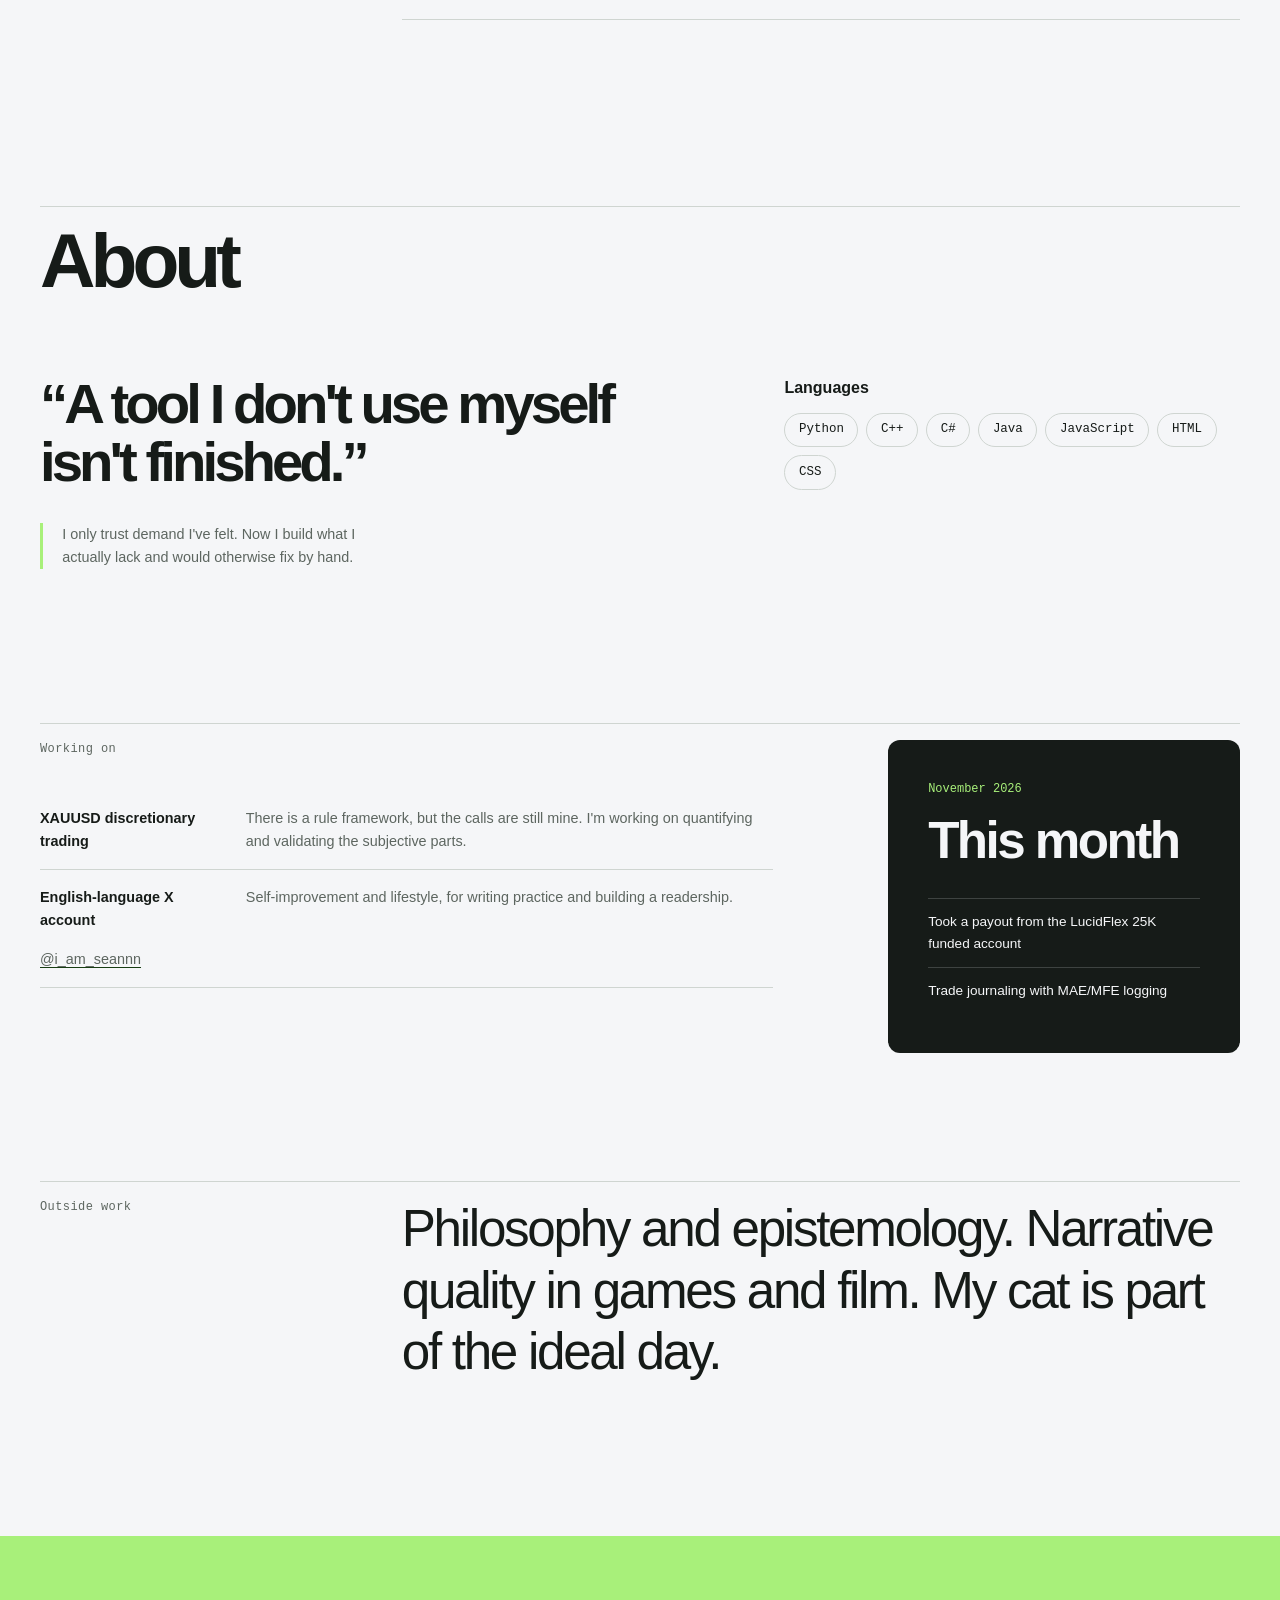
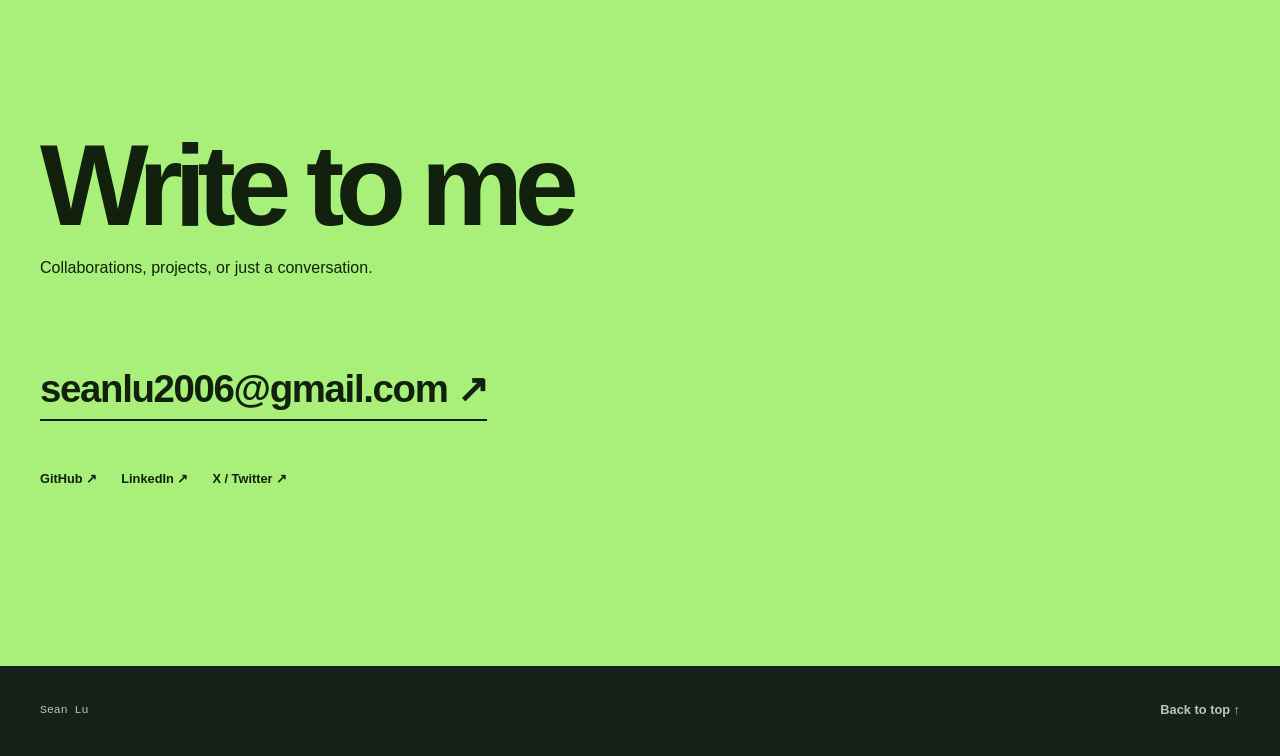
==== commit 1e86a4c8: "Feature CountAgent with a sample-data demo dashboard; TCG agent second, IELTS Desk moves to a row; X" ====
--- a/index.html
+++ b/index.html
@@ -94,46 +94,65 @@
 
       <article class="featured-work reveal">
         <div class="feature-copy">
-          <p class="project-kicker">Cloudflare Pages · Gemini · Web Speech</p>
-          <h3>Personal IELTS Desk</h3>
-          
-          <p class="project-lede">A Traditional Chinese IELTS study desk. Vocabulary, Leitner review, AI mock questions, mistake notebook, writing feedback and daily planning, all in the browser.</p>
+          <p class="project-kicker">Claude Code · Python · iOS Shortcuts</p>
+          <h3>CountAgent</h3>
+          <p class="project-lede">A personal expense agent on Claude Code. Siri appends one line of text; the agent later parses, categorises and deduplicates it. My own expenses have run through it since June 2026.</p>
           <div class="project-links">
-            <a class="text-link" href="https://ielts-study-desk.pages.dev">Open the app<span aria-hidden="true">↗</span></a>
-            <a class="text-link" href="https://github.com/seanlu2006/ielts-study-desk">GitHub <span aria-hidden="true">↗</span></a>
+            <a class="text-link" href="assets/countagent-demo.html">Demo dashboard (sample data)<span aria-hidden="true">↗</span></a>
+            <a class="text-link" href="https://github.com/seanlu2006/CountAgent">GitHub <span aria-hidden="true">↗</span></a>
           </div>
         </div>
         <figure class="feature-media">
-          <img src="assets/ielts-review.webp" width="1400" height="1000" loading="eager" alt="Personal IELTS Desk daily review page with Leitner box distribution and a flashcard">
+          <img src="assets/countagent-dashboard.png" width="2560" height="2000" loading="eager" alt="CountAgent dashboard generated from the project's built-in demo data">
         </figure>
         <details class="case-notes">
           <summary>Read case notes<span class="summary-mark" aria-hidden="true"></span></summary>
           <dl class="case-grid">
             <div>
               <dt>Problem</dt>
-              
-              <dd>Existing IELTS tools cost money, require an account, and keep your data.</dd>
+              <dd>The friction in expense apps is input. Open the app, pick a category, type the amount. Three steps and you quit.</dd>
             </div>
             <div>
               <dt>Approach</dt>
-              
-              <dd>Everything runs in the browser. The API key lives in localStorage, data exports as JSON, and cloud sync is optional.</dd>
+              <dd>Capture shrinks to one sentence. The agent handles interpretation later.</dd>
+            </div>
+            <div>
+              <dt>Budget</dt>
+              <dd>A month runs from the 24th to the 23rd, the credit-card cycle, so the budget matches the bill I actually pay. Quarters are three cycles.</dd>
             </div>
             <div>
               <dt>Trade-off</dt>
-              
-              <dd>Gemini is called from the browser with no backend. Server cost is zero; users bring their own key. The review algorithm is Leitner rather than SM-2, because you can see which box you're in.</dd>
-            </div>
-            <div>
-              <dt>Learned</dt>
-              
-              <dd>Dynamic model discovery outlasts hardcoded model names. I also wrote a handoff package for Claude Code, so later iterations don't start from zero.</dd>
+              <dd>Behaviour lives in CLAUDE.md, in plain language rather than code. Rules change without a code change. The price is non-determinism, so a human review step stays.</dd>
             </div>
           </dl>
         </details>
       </article>
 
       <div class="project-stack">
+        <article class="project-row project-wide reveal">
+          <div class="project-index" aria-hidden="true">GAME</div>
+          <div class="project-main">
+            <div class="wide-head">
+              <p class="project-kicker">Claude Code · Python · A/B testing</p>
+              <h3>Pokémon TCG agent</h3>
+              <p class="project-lede">Played 1,031 ranked matches in the dev.fun Arena and never cracked the top 10. The useful part was learning which results to ignore.</p>
+            </div>
+            <ul class="stat-strip" aria-label="Season numbers">
+              <li class="stat-dark"><strong>1,031</strong><span>ranked matches</span></li>
+              <li><strong>481</strong><span>wins</span></li>
+              <li><strong>62nd</strong><span>best rank, of about 123 agents</span></li>
+              <li><strong>56,743</strong><span>replayed decisions in the test suite</span></li>
+            </ul>
+            <dl class="compact-notes">
+              <div><dt>Problem</dt><dd>The engine is closed, hands are hidden, and the deck locks for the whole season. Every experiment costs ranked games.</dd></div>
+              <div><dt>Found</dt><dd>Batch win rates were noise. Two versions making the same moves still finished 11 points apart over 155 games.</dd></div>
+              <div><dt>Trade-off</dt><dd>The turn planner only overrides the old rules when a line takes more prizes this turn or avoids losing next turn. Given every decision, it agreed with strong players less often.</dd></div>
+              <div><dt>Role</dt><dd>I made the calls: the deck, the switch to A/B tests, the planner, when to stop. Claude Code wrote the code.</dd></div>
+            </dl>
+            <a class="text-link" href="https://github.com/seanlu2006/devfun-tcg-agent">GitHub <span aria-hidden="true">↗</span></a>
+          </div>
+        </article>
+
         <article class="project-row reveal">
           <div class="project-index" aria-hidden="true">CLI</div>
           <div class="project-main">
@@ -164,49 +183,27 @@
         </article>
 
         <article class="project-row project-row-reverse reveal">
-          <div class="project-index" aria-hidden="true">AGENT</div>
+          <div class="project-index" aria-hidden="true">WEB</div>
           <div class="project-main">
-            <p class="project-kicker">Claude Code · Python · iOS Shortcuts</p>
-            <h3>CountAgent</h3>
-            
-            <p class="project-lede">A personal expense agent on Claude Code. Siri appends one line of text; the agent later parses, categorises and deduplicates it.</p>
+            <p class="project-kicker">Cloudflare Pages · Gemini · Web Speech</p>
+            <h3>IELTS Desk</h3>
+            <p class="project-lede">A Traditional Chinese IELTS study desk. Vocabulary, Leitner review, AI mock questions, a mistake notebook and writing feedback, all in the browser.</p>
             <dl class="compact-notes">
-              <div><dt>Problem</dt><dd>The friction in expense apps is input. Open the app, pick a category, type the amount. Three steps and you quit.</dd></div>
-              <div><dt>Approach</dt><dd>Capture shrinks to one sentence. The agent handles interpretation later.</dd></div>
-              <div><dt>Budget</dt><dd>A month runs from the 24th to the 23rd, the credit-card cycle, so the budget matches the bill I actually pay. Quarters are three cycles.</dd></div>
-              <div><dt>Trade-off</dt><dd>Behaviour lives in CLAUDE.md, in plain language rather than code. Rules change without a code change. The price is non-determinism, so a human review step stays.</dd></div>
+              <div><dt>Problem</dt><dd>Existing IELTS tools cost money, require an account, and keep your data.</dd></div>
+              <div><dt>Approach</dt><dd>Everything runs in the browser. Data exports as JSON; cloud sync is optional.</dd></div>
+              <div><dt>Trade-off</dt><dd>No backend, so server cost is zero and users bring their own Gemini key. Leitner instead of SM-2, because you can see which box a word is in.</dd></div>
             </dl>
-            <a class="text-link" href="https://github.com/seanlu2006/CountAgent">GitHub <span aria-hidden="true">↗</span></a>
-          </div>
-          <figure class="dashboard-preview">
-            <img src="assets/countagent-dashboard.png" width="2560" height="2000" loading="lazy" alt="CountAgent dashboard generated from the project's built-in demo data">
-            <figcaption>Dashboard generated with the project's built-in demo data</figcaption>
+            <div class="project-links">
+              <a class="text-link" href="https://ielts-study-desk.pages.dev">Open the app<span aria-hidden="true">↗</span></a>
+              <a class="text-link" href="https://github.com/seanlu2006/ielts-study-desk">GitHub <span aria-hidden="true">↗</span></a>
+            </div>
+          </div>
+          <figure class="dashboard-preview preview-ielts">
+            <img src="assets/ielts-review.webp" width="1400" height="1000" loading="lazy" alt="IELTS Desk daily review page with Leitner box distribution and a flashcard">
           </figure>
         </article>
 
-        <article class="project-row project-wide reveal">
-          <div class="project-index" aria-hidden="true">GAME</div>
-          <div class="project-main">
-            <div class="wide-head">
-              <p class="project-kicker">Claude Code · Python · A/B testing</p>
-              <h3>Pokémon TCG agent</h3>
-              <p class="project-lede">Played 1,031 ranked matches in the dev.fun Arena and never cracked the top 10. The useful part was learning which results to ignore.</p>
-            </div>
-            <ul class="stat-strip" aria-label="Season numbers">
-              <li class="stat-dark"><strong>1,031</strong><span>ranked matches</span></li>
-              <li><strong>481</strong><span>wins</span></li>
-              <li><strong>62nd</strong><span>best rank, of about 123 agents</span></li>
-              <li><strong>56,743</strong><span>replayed decisions in the test suite</span></li>
-            </ul>
-            <dl class="compact-notes">
-              <div><dt>Problem</dt><dd>The engine is closed, hands are hidden, and the deck locks for the whole season. Every experiment costs ranked games.</dd></div>
-              <div><dt>Found</dt><dd>Batch win rates were noise. Two versions making the same moves still finished 11 points apart over 155 games.</dd></div>
-              <div><dt>Trade-off</dt><dd>The turn planner only overrides the old rules when a line takes more prizes this turn or avoids losing next turn. Given every decision, it agreed with strong players less often.</dd></div>
-              <div><dt>Role</dt><dd>I made the calls: the deck, the switch to A/B tests, the planner, when to stop. Claude Code wrote the code.</dd></div>
-            </dl>
-            <a class="text-link" href="https://github.com/seanlu2006/devfun-tcg-agent">GitHub <span aria-hidden="true">↗</span></a>
-          </div>
-        </article>
+
       </div>
 
       <div class="small-work reveal">
@@ -262,7 +259,7 @@
           <p class="micro-label">Working on</p>
           <ul class="now-list">
             <li><strong>XAUUSD discretionary trading</strong>There is a rule framework, but the calls are still mine. I'm working on quantifying and validating the subjective parts.</li>
-            <li><strong>English-language X account</strong>Self-improvement and lifestyle, for writing practice and building a readership. <a href="https://x.com/minhososerious">@minhososerious</a></li>
+            <li><strong>English-language X account</strong>Self-improvement and lifestyle, for writing practice and building a readership. <a href="https://x.com/i_am_seannn">@i_am_seannn</a></li>
           </ul>
         </div>
         <aside class="month-note">
--- a/styles.css
+++ b/styles.css
@@ -1150,3 +1150,5 @@
   .build-layer { --c-claude: var(--accent); --c-codex: #aab4ac; }
   .build-cursor path { stroke: #0b0f0c; }
 }
+
+.preview-ielts img { aspect-ratio: 7 / 5; object-position: top; }
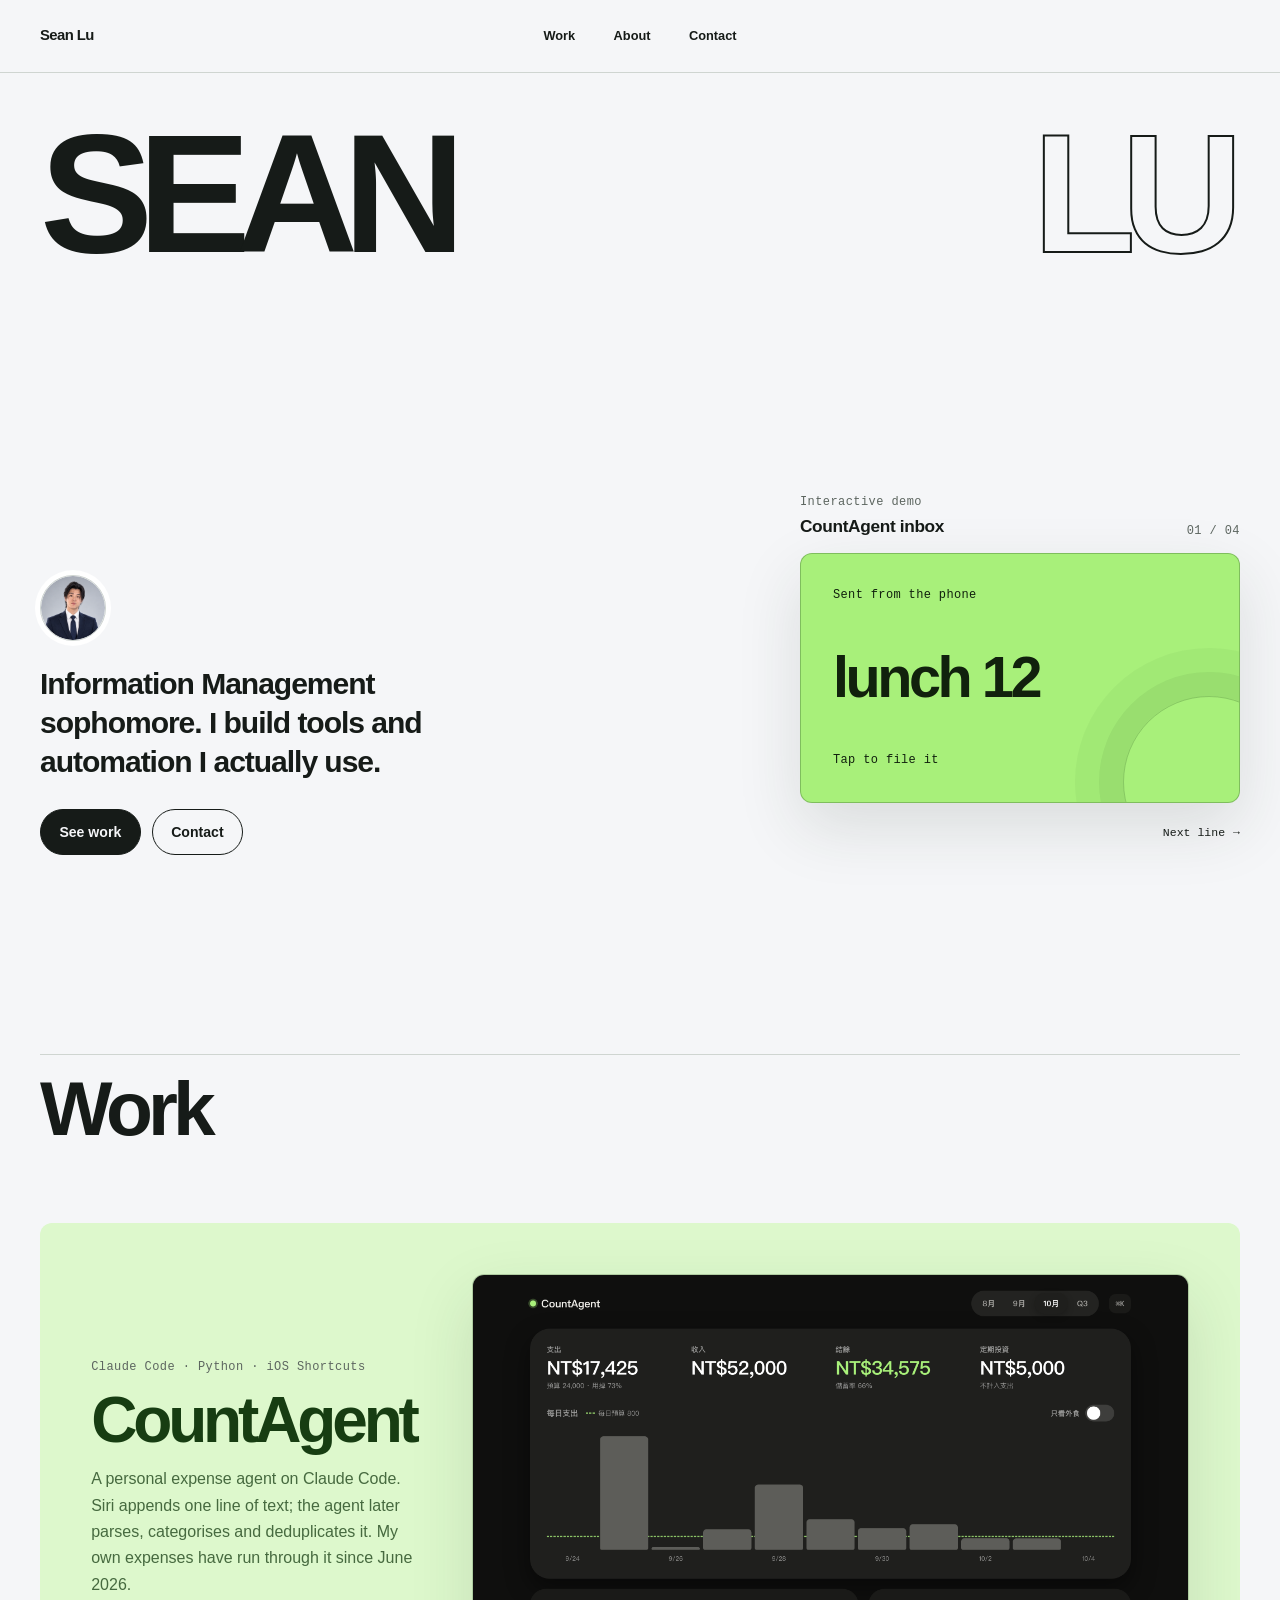
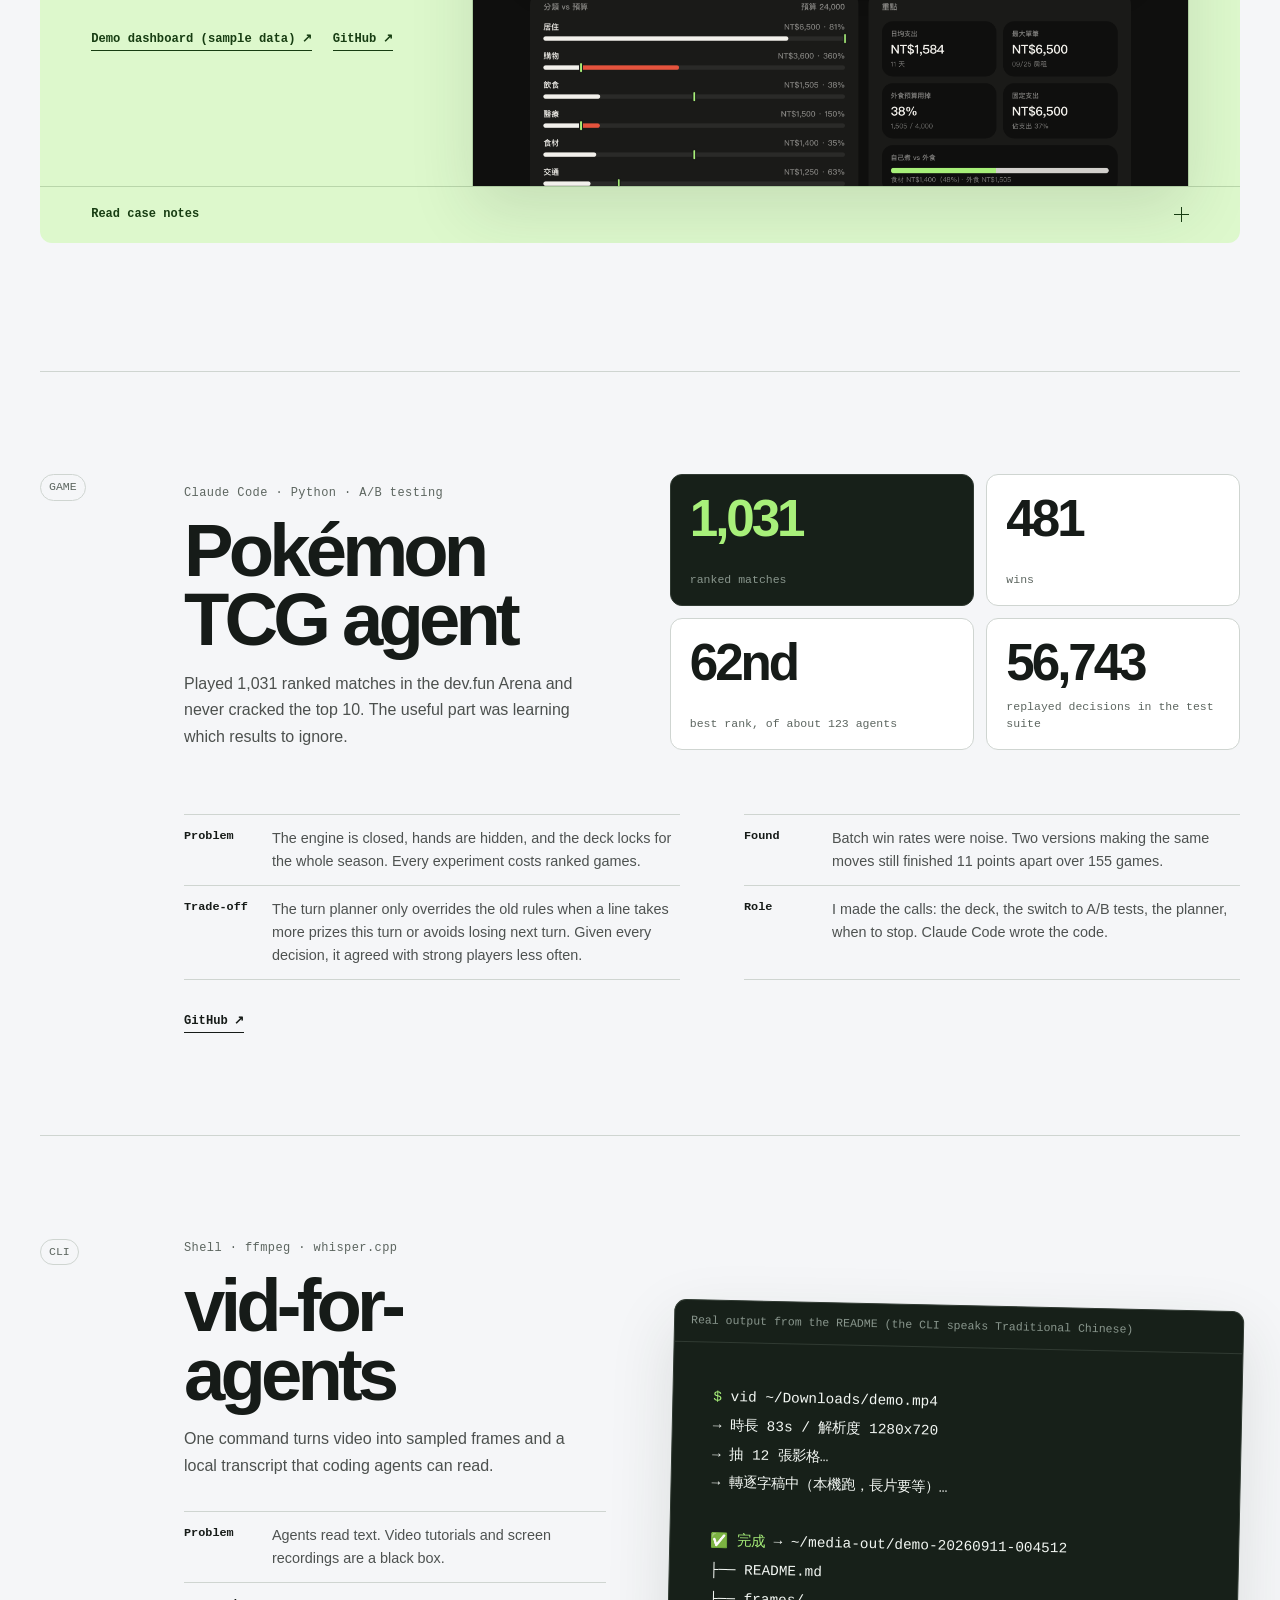
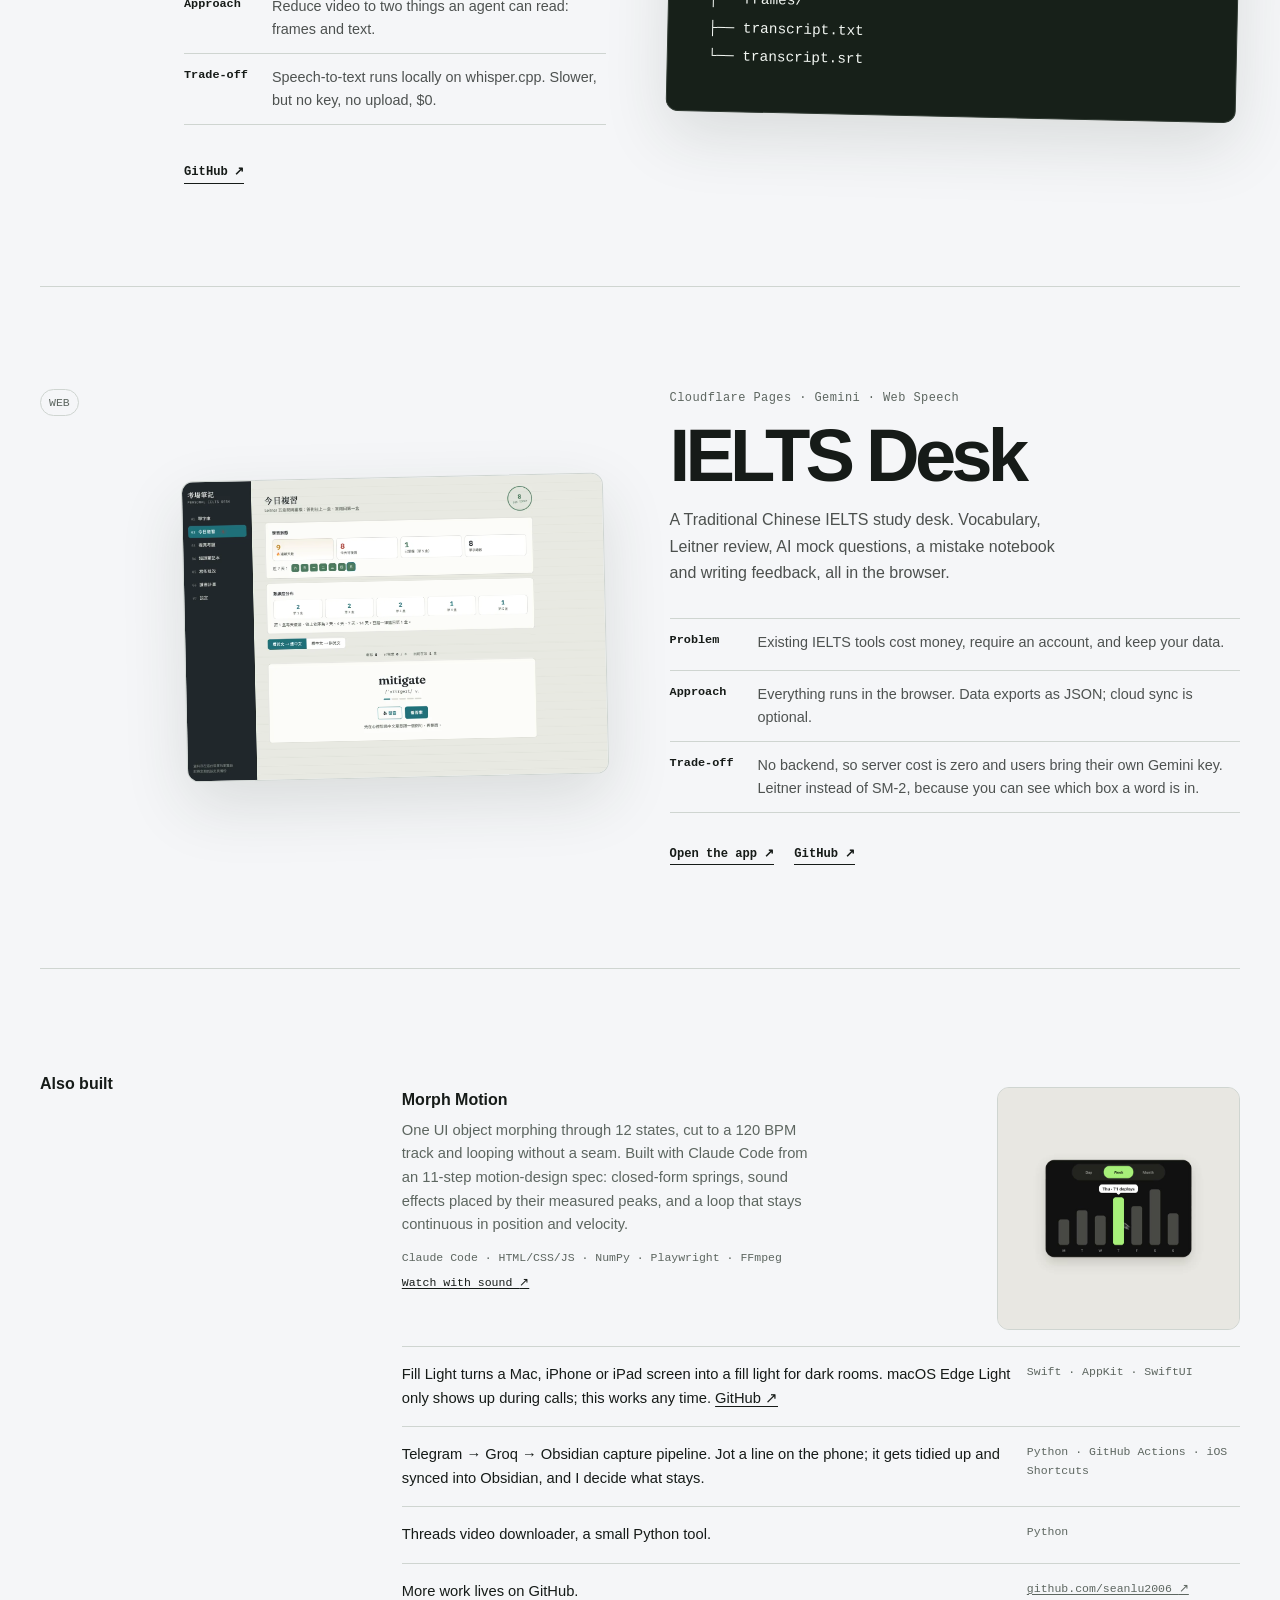
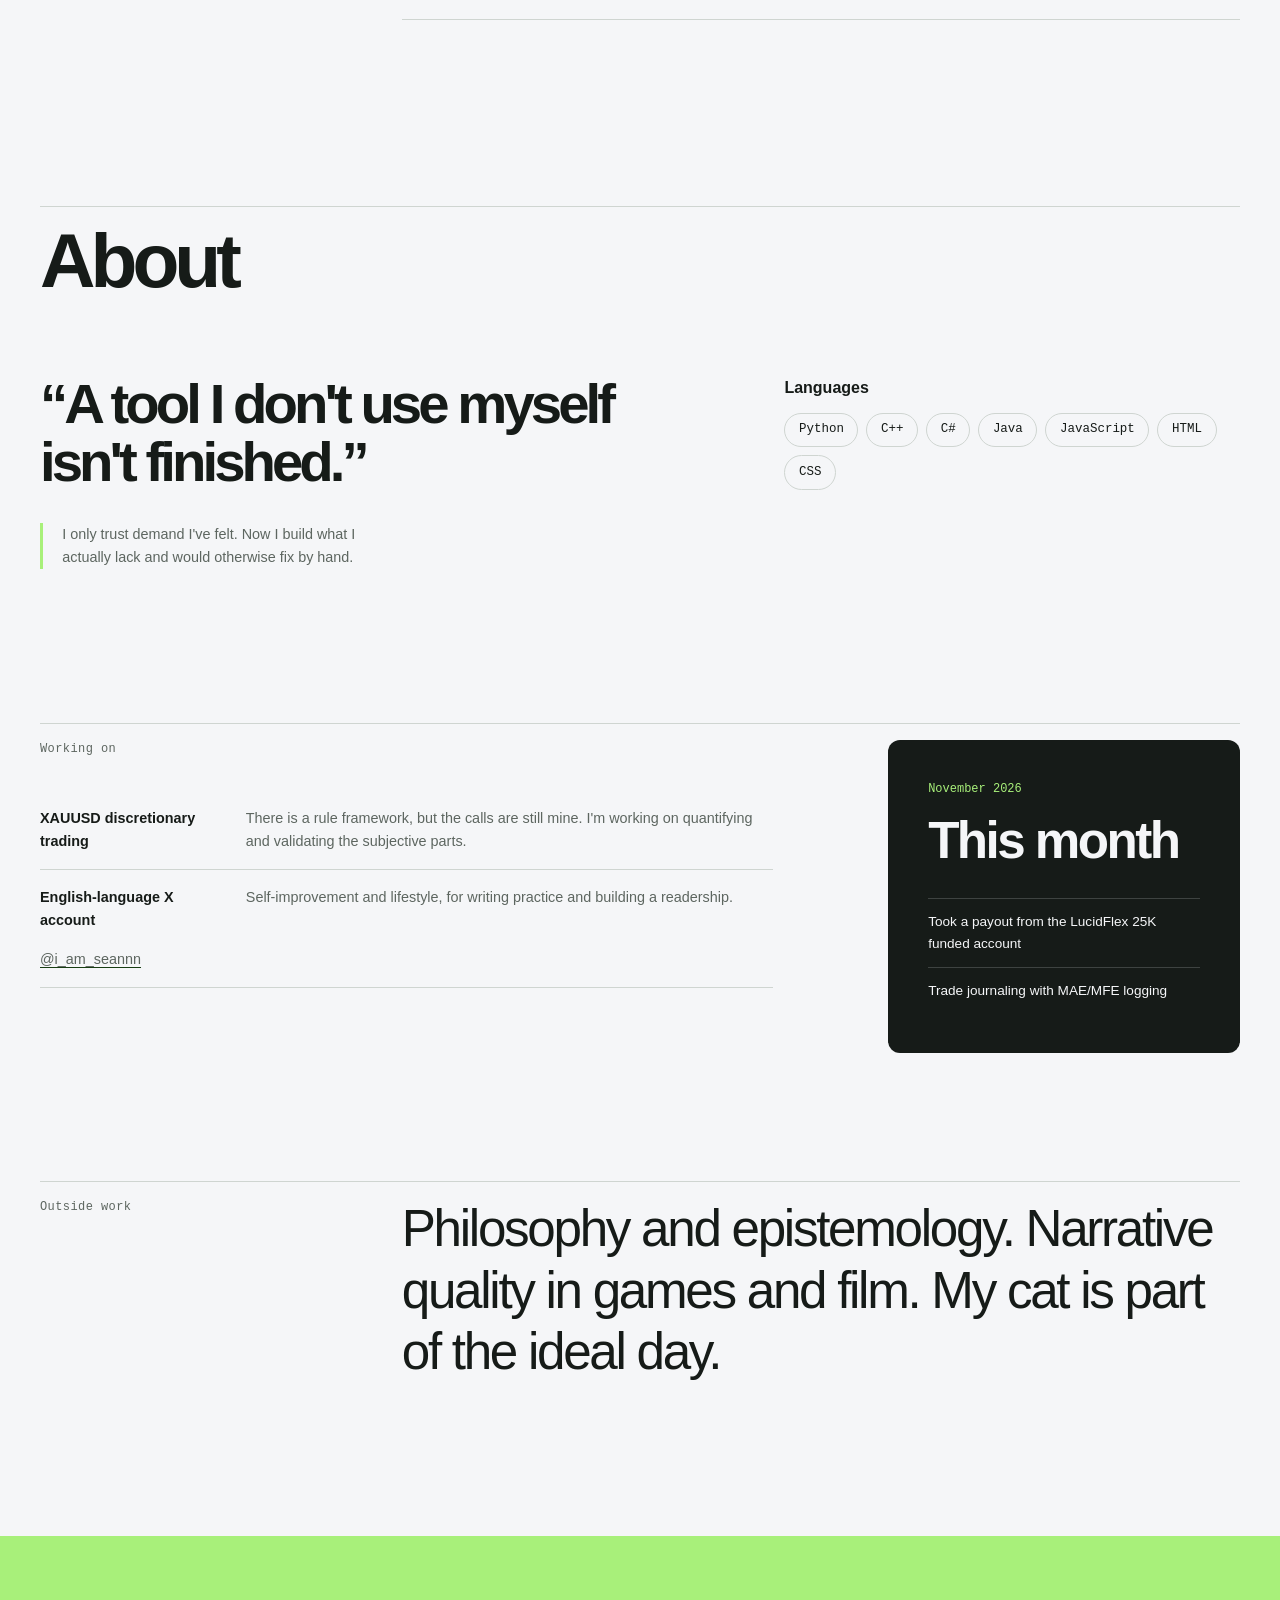
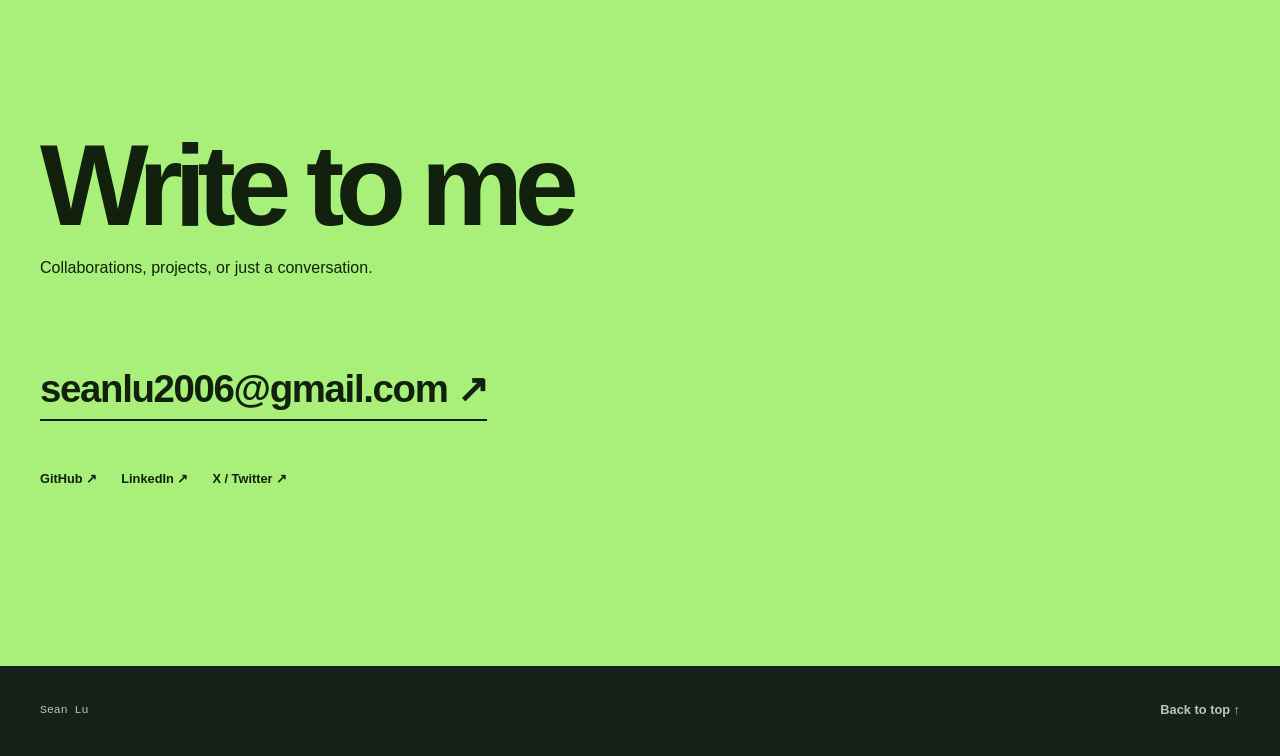
==== commit 6f253d00: "Hero demo: CountAgent inbox card replaces the IELTS flashcard" ====
--- a/index.html
+++ b/index.html
@@ -64,25 +64,32 @@
           <div class="demo-heading">
             <div>
               <p class="micro-label">Interactive demo</p>
-              <h2 id="demo-title">IELTS Desk</h2>
-            </div>
-            <span class="demo-count" aria-live="polite">01 / 03</span>
-          </div>
-          <button class="flashcard" type="button" aria-label="Show the meaning of: mitigate" aria-pressed="false">
+              <h2 id="demo-title">CountAgent inbox</h2>
+            </div>
+            <span class="demo-count" aria-live="polite">01 / 04</span>
+          </div>
+          <button class="flashcard" type="button" aria-label="File this line: lunch 12" aria-pressed="false">
             <span class="flashcard-inner">
               <span class="flash-face flash-front" aria-hidden="false">
-                <span class="card-hint">Tap to flip</span>
-                <strong class="card-word">mitigate</strong>
-                <span class="word-kind">verb</span>
+                <span class="card-hint">Sent from the phone</span>
+                <strong class="card-word">lunch 12</strong>
+                <span class="word-kind">Tap to file it</span>
               </span>
               <span class="flash-face flash-back" aria-hidden="true">
-                <span class="card-hint">Meaning &amp; example</span>
-                <strong class="card-meaning">減輕；緩和</strong>
-                <span class="card-example">The policy aims to mitigate the impact of rising housing costs.</span>
+                <span class="card-hint entry-title">Filed as #42</span>
+                <span class="entry-grid">
+                  <span class="entry-field"><small>date</small><b data-field="date"></b></span>
+                  <span class="entry-field"><small>type</small><b data-field="type"></b></span>
+                  <span class="entry-field"><small>amount</small><b data-field="amount"></b></span>
+                  <span class="entry-field"><small>category</small><b data-field="category"></b></span>
+                  <span class="entry-field"><small>item</small><b data-field="item"></b></span>
+                  <span class="entry-field"><small>payment</small><b data-field="payment"></b></span>
+                </span>
+                <span class="card-example entry-held"></span>
               </span>
             </span>
           </button>
-          <button class="next-card" type="button">Next word<span aria-hidden="true">→</span></button>
+          <button class="next-card" type="button">Next line<span aria-hidden="true">→</span></button>
         </aside>
       </div>
     </section>
--- a/styles.css
+++ b/styles.css
@@ -1152,3 +1152,64 @@
 }
 
 .preview-ielts img { aspect-ratio: 7 / 5; object-position: top; }
+
+/* CountAgent inbox demo on the hero card */
+.card-word.is-long { font-size: clamp(1.7rem, 3.6vw, 2.5rem); line-height: 1.05; }
+
+.entry-grid {
+  position: relative;
+  z-index: 1;
+  display: grid;
+  width: 100%;
+  grid-template-columns: repeat(3, minmax(0, 1fr));
+  gap: .9rem 1rem;
+}
+
+.entry-grid[hidden] { display: none; }
+
+.entry-field { display: grid; gap: .2rem; min-width: 0; }
+
+.entry-field small {
+  color: #89968d;
+  font-family: var(--mono);
+  font-size: .66rem;
+}
+
+.entry-field b {
+  overflow: hidden;
+  font-size: .98rem;
+  font-weight: 650;
+  letter-spacing: -.01em;
+  text-overflow: ellipsis;
+  white-space: nowrap;
+}
+
+.entry-field:first-child b { font-size: .86rem; font-variant-numeric: tabular-nums; }
+.entry-field:nth-child(3) b { color: var(--accent); }
+
+/* Values land one after another once the card has turned. */
+.flashcard .entry-field,
+.flashcard .entry-held {
+  opacity: 0;
+  translate: 0 6px;
+  transition: opacity .3s ease, translate .3s ease;
+}
+
+.flashcard.is-flipped .entry-field,
+.flashcard.is-flipped .entry-held { opacity: 1; translate: 0; }
+
+.flashcard.is-flipped .entry-field:nth-child(1) { transition-delay: .18s; }
+.flashcard.is-flipped .entry-field:nth-child(2) { transition-delay: .24s; }
+.flashcard.is-flipped .entry-field:nth-child(3) { transition-delay: .30s; }
+.flashcard.is-flipped .entry-field:nth-child(4) { transition-delay: .36s; }
+.flashcard.is-flipped .entry-field:nth-child(5) { transition-delay: .42s; }
+.flashcard.is-flipped .entry-field:nth-child(6) { transition-delay: .48s; }
+.flashcard.is-flipped .entry-held { transition-delay: .2s; }
+
+.is-held .entry-title { color: var(--accent); }
+.entry-held:empty { display: none; }
+
+@media (prefers-reduced-motion: reduce) {
+  .flashcard .entry-field,
+  .flashcard .entry-held { transition-delay: 0s !important; }
+}
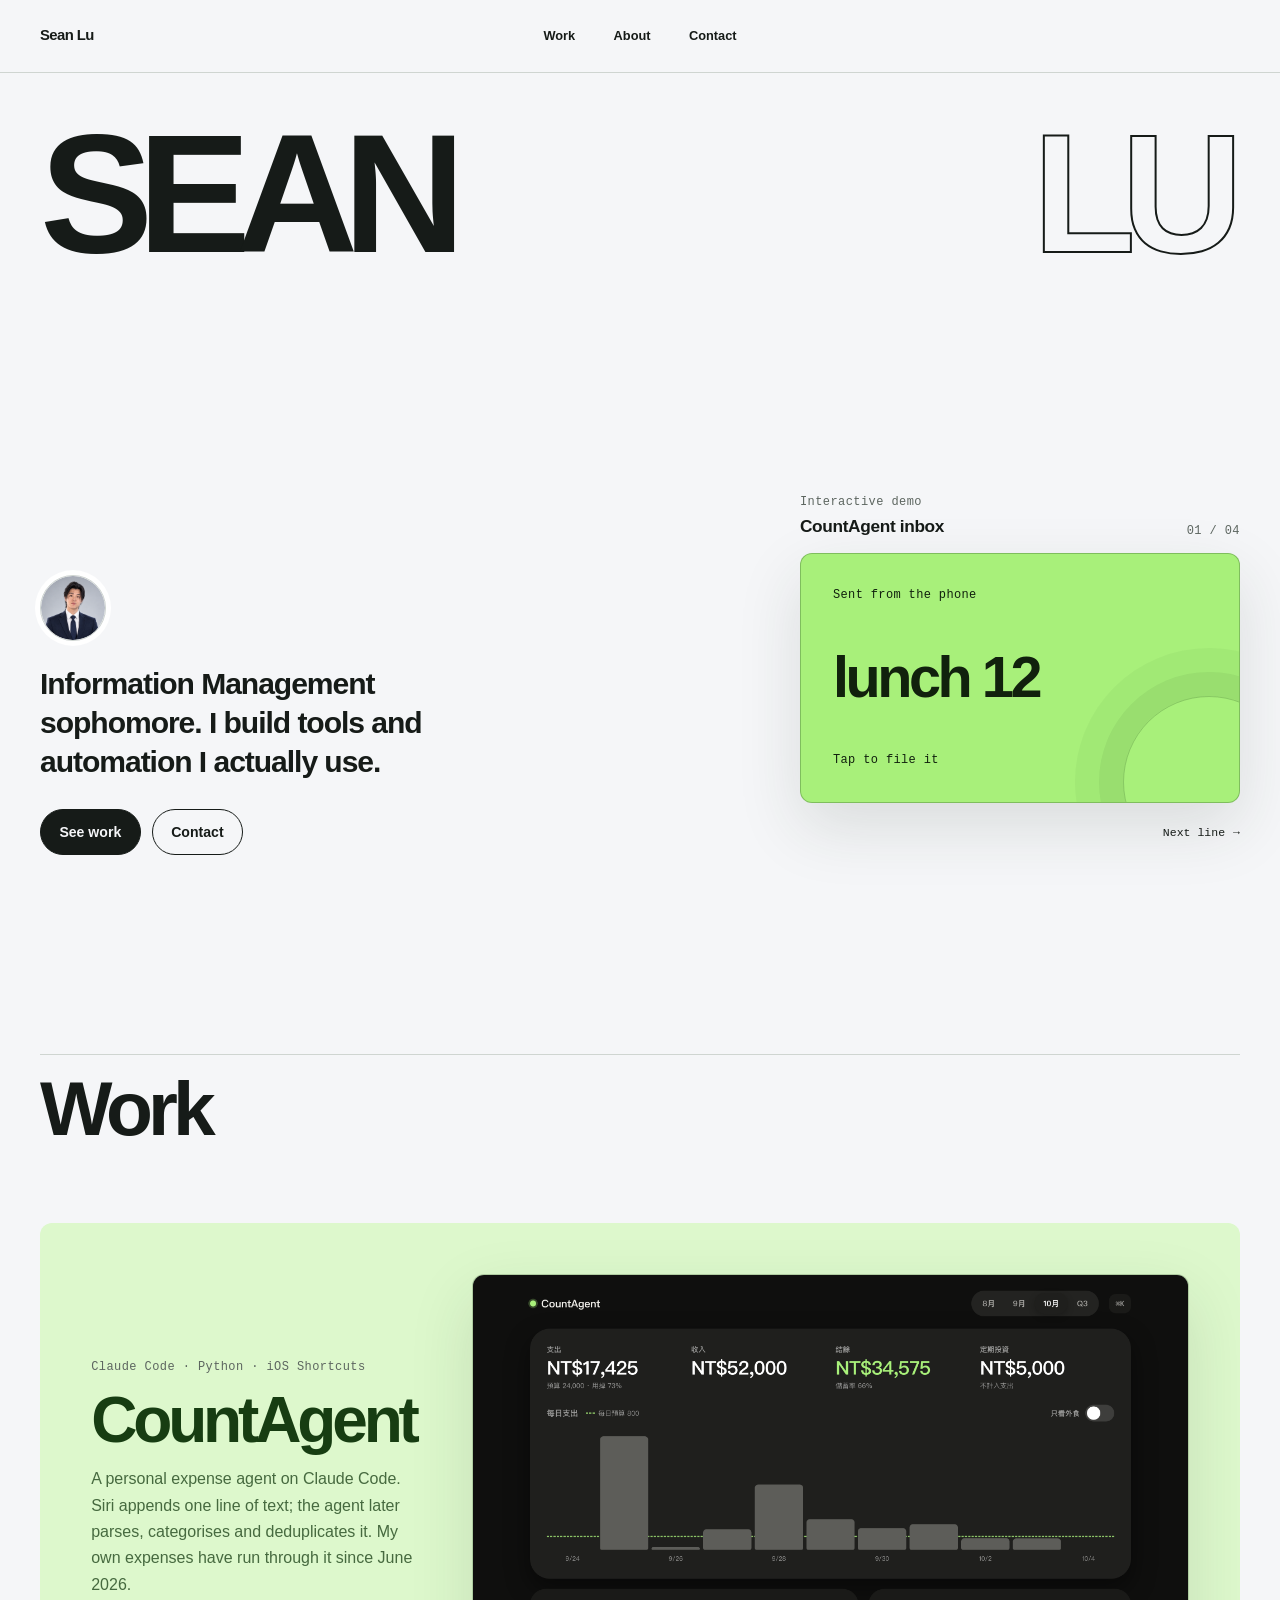
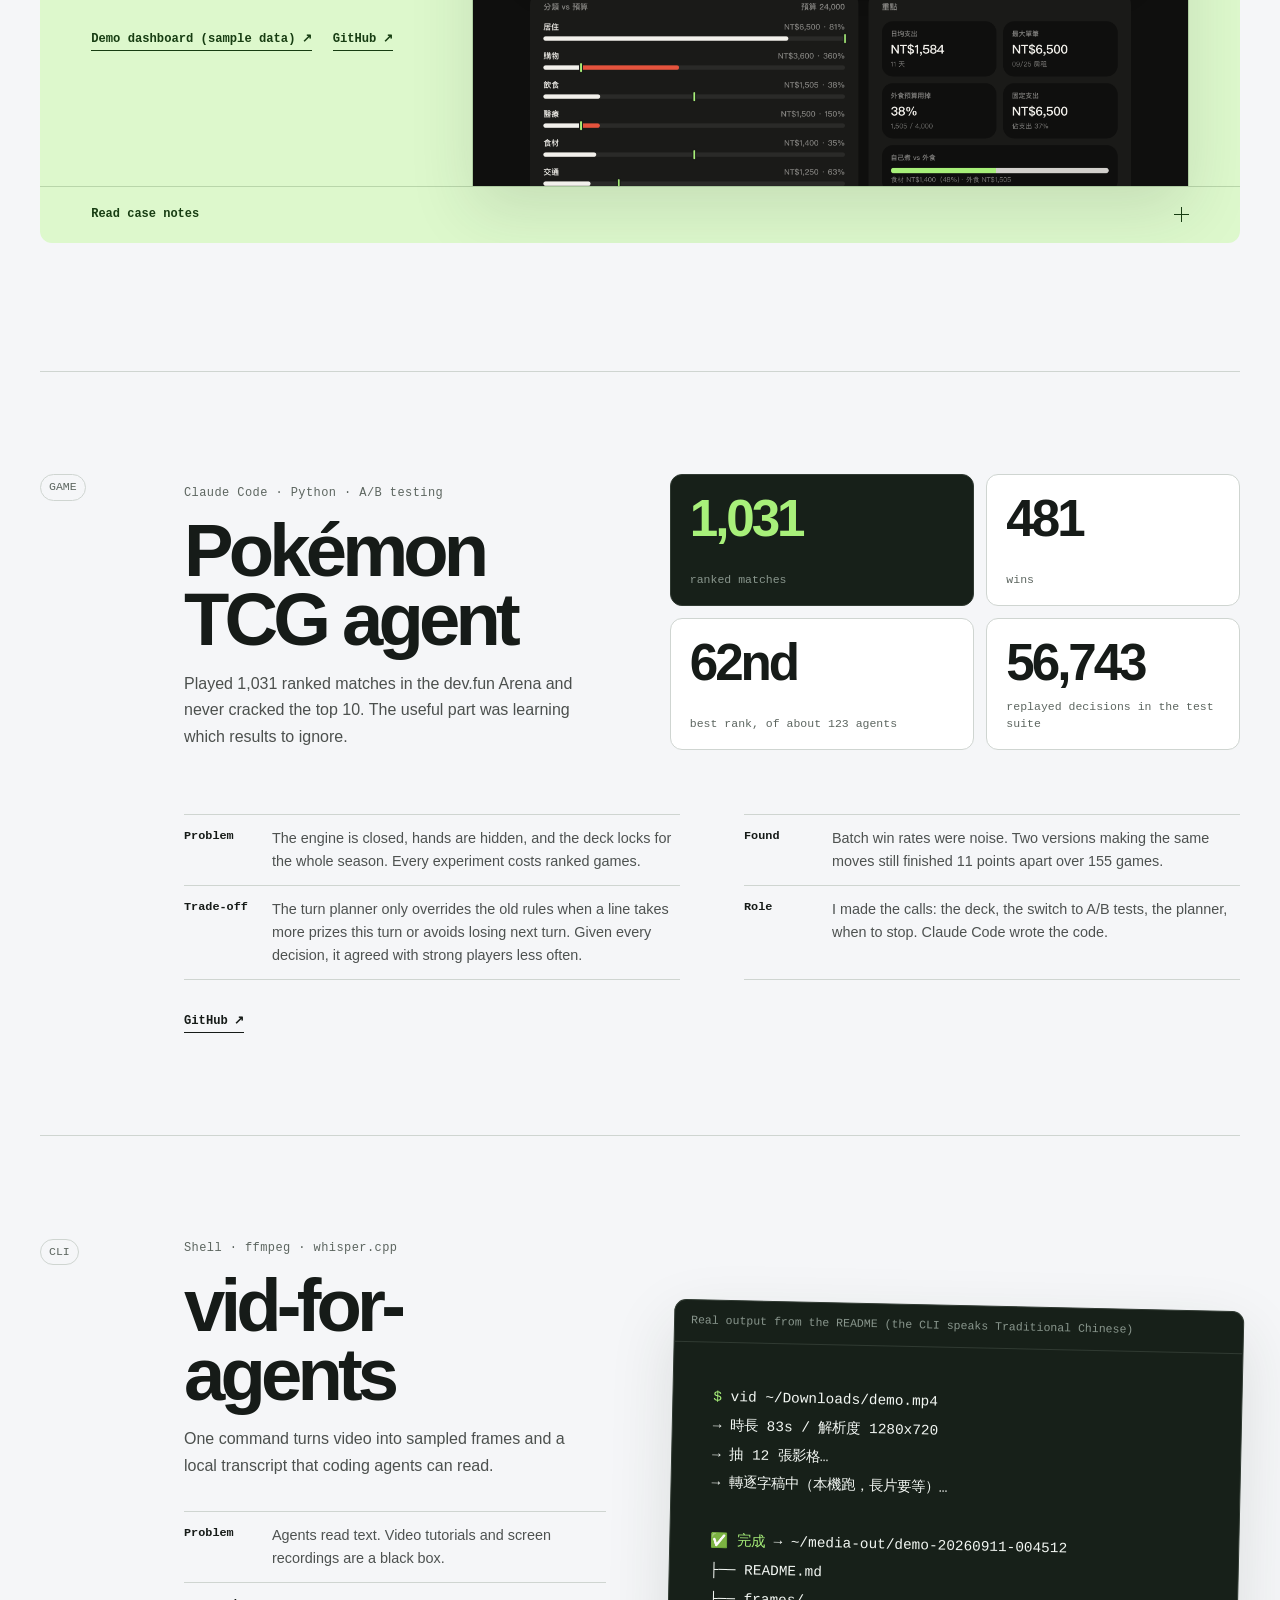
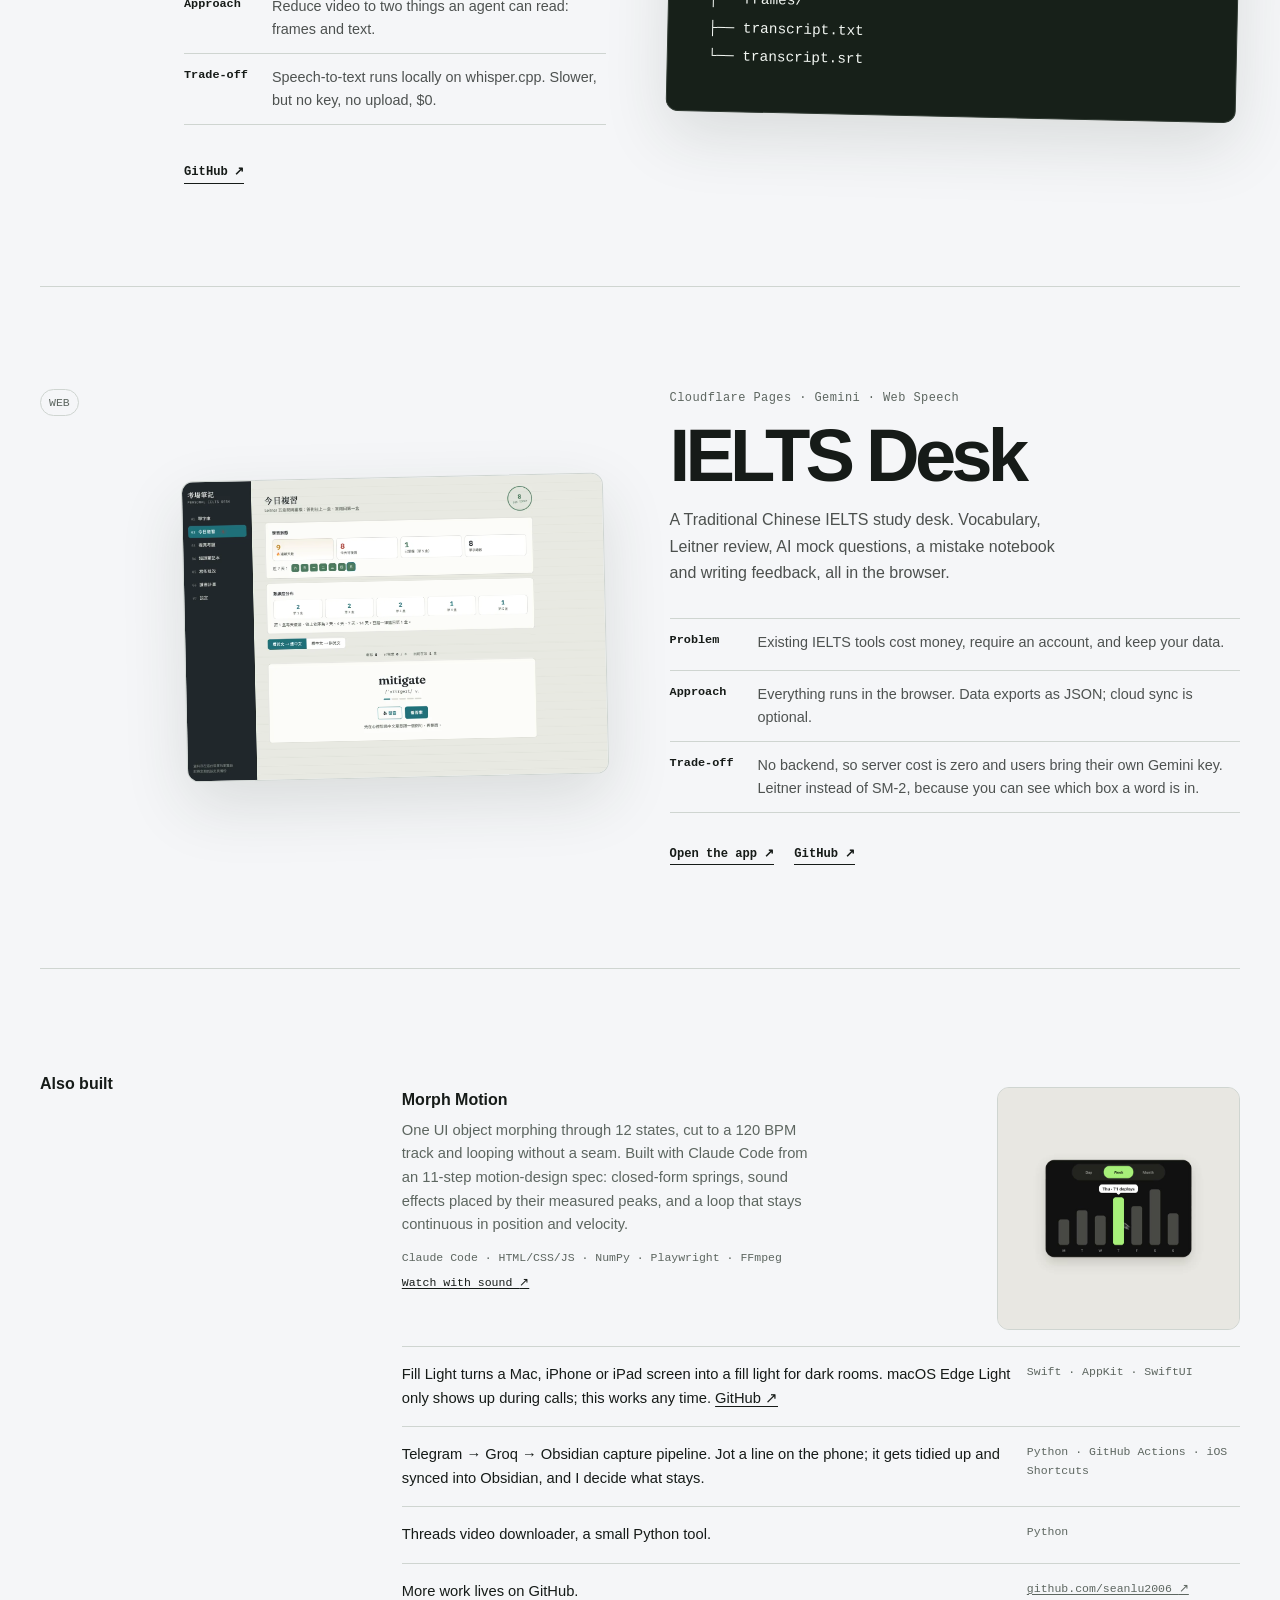
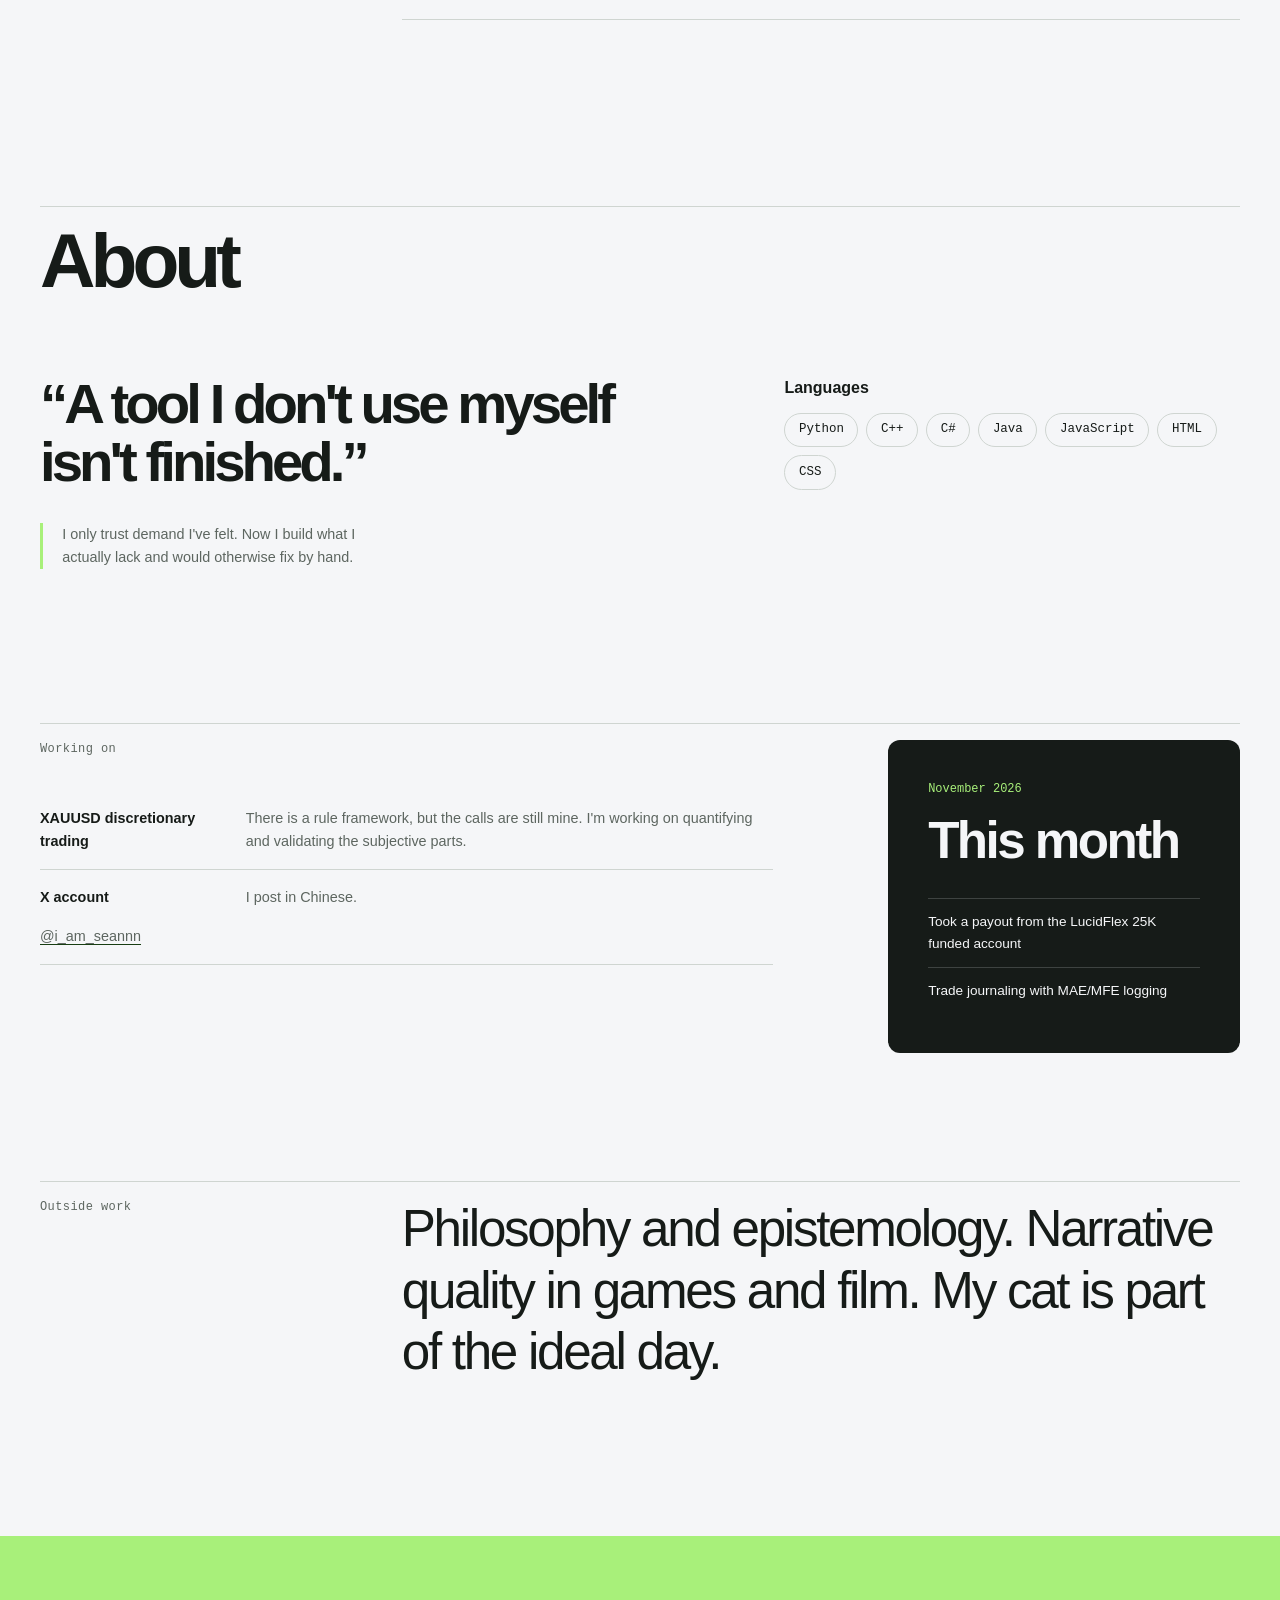
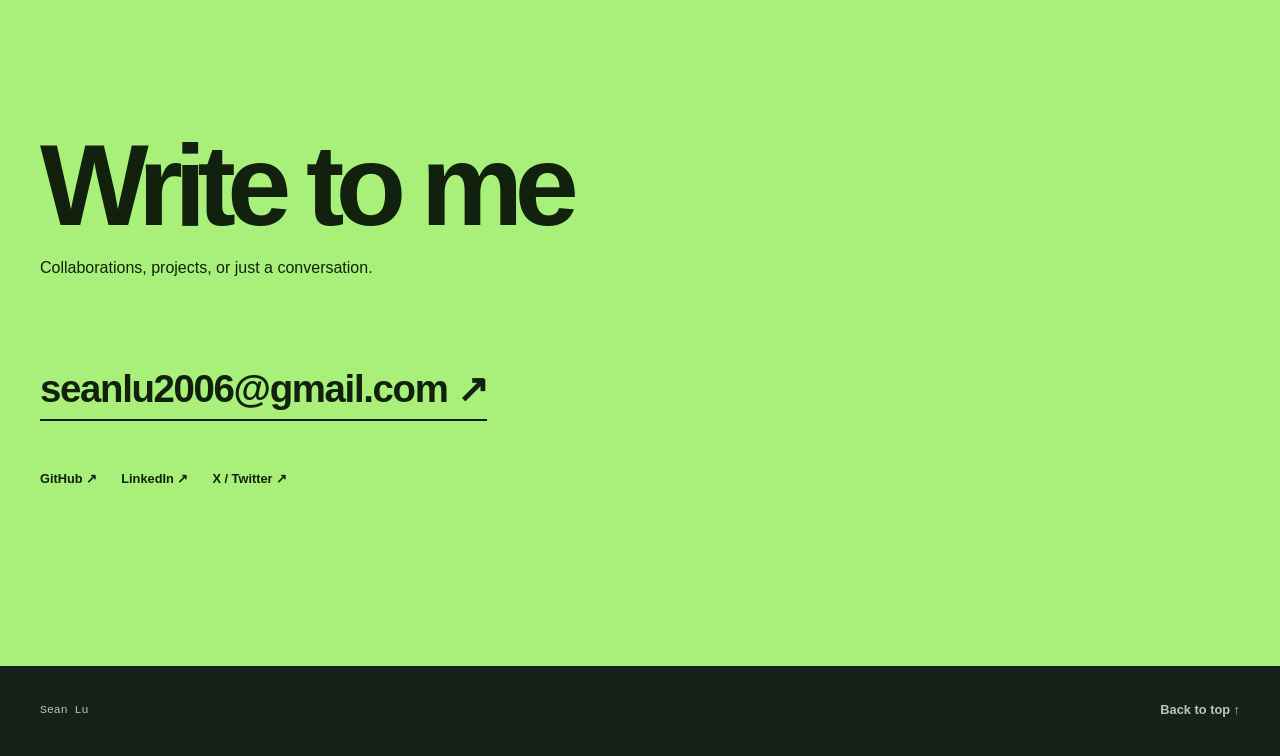
==== commit 66d437dc: "Working on: the X account posts in Chinese" ====
--- a/index.html
+++ b/index.html
@@ -266,7 +266,7 @@
           <p class="micro-label">Working on</p>
           <ul class="now-list">
             <li><strong>XAUUSD discretionary trading</strong>There is a rule framework, but the calls are still mine. I'm working on quantifying and validating the subjective parts.</li>
-            <li><strong>English-language X account</strong>Self-improvement and lifestyle, for writing practice and building a readership. <a href="https://x.com/i_am_seannn">@i_am_seannn</a></li>
+            <li><strong>X account</strong>I post in Chinese. <a href="https://x.com/i_am_seannn">@i_am_seannn</a></li>
           </ul>
         </div>
         <aside class="month-note">
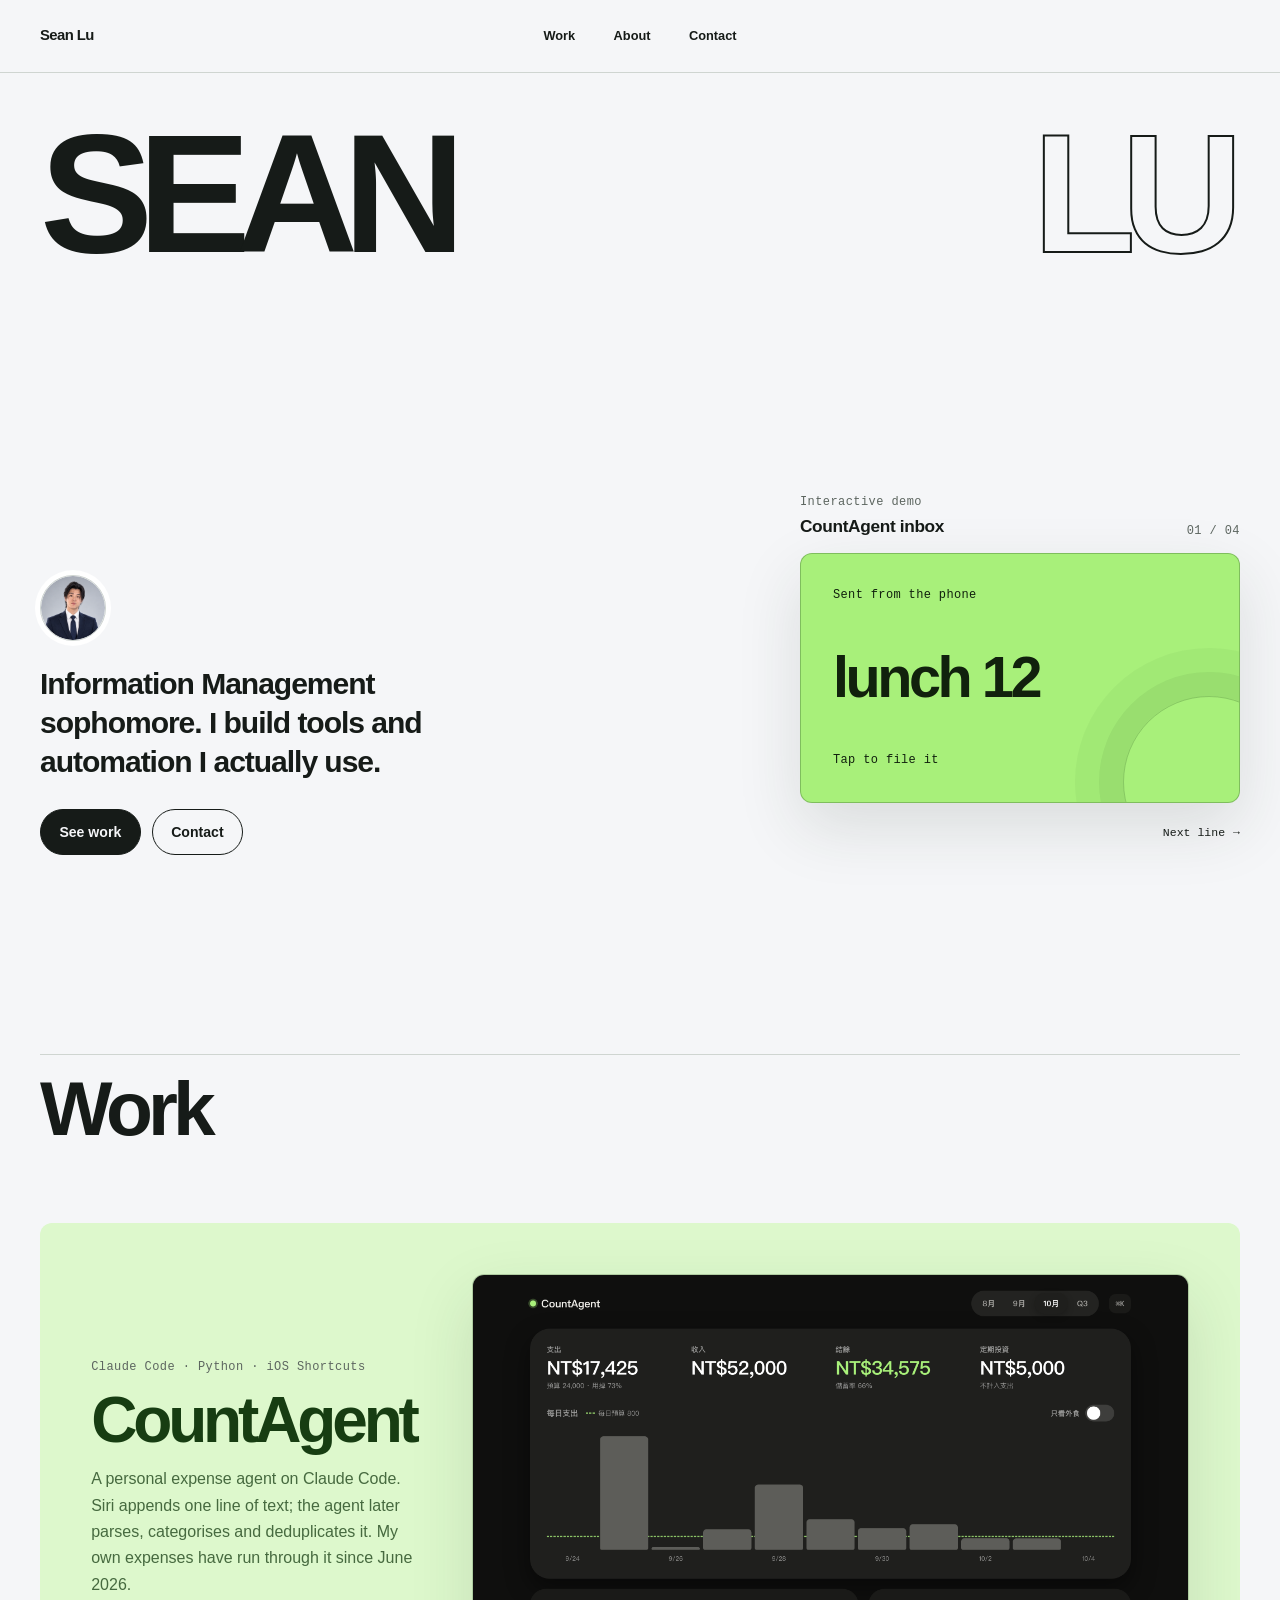
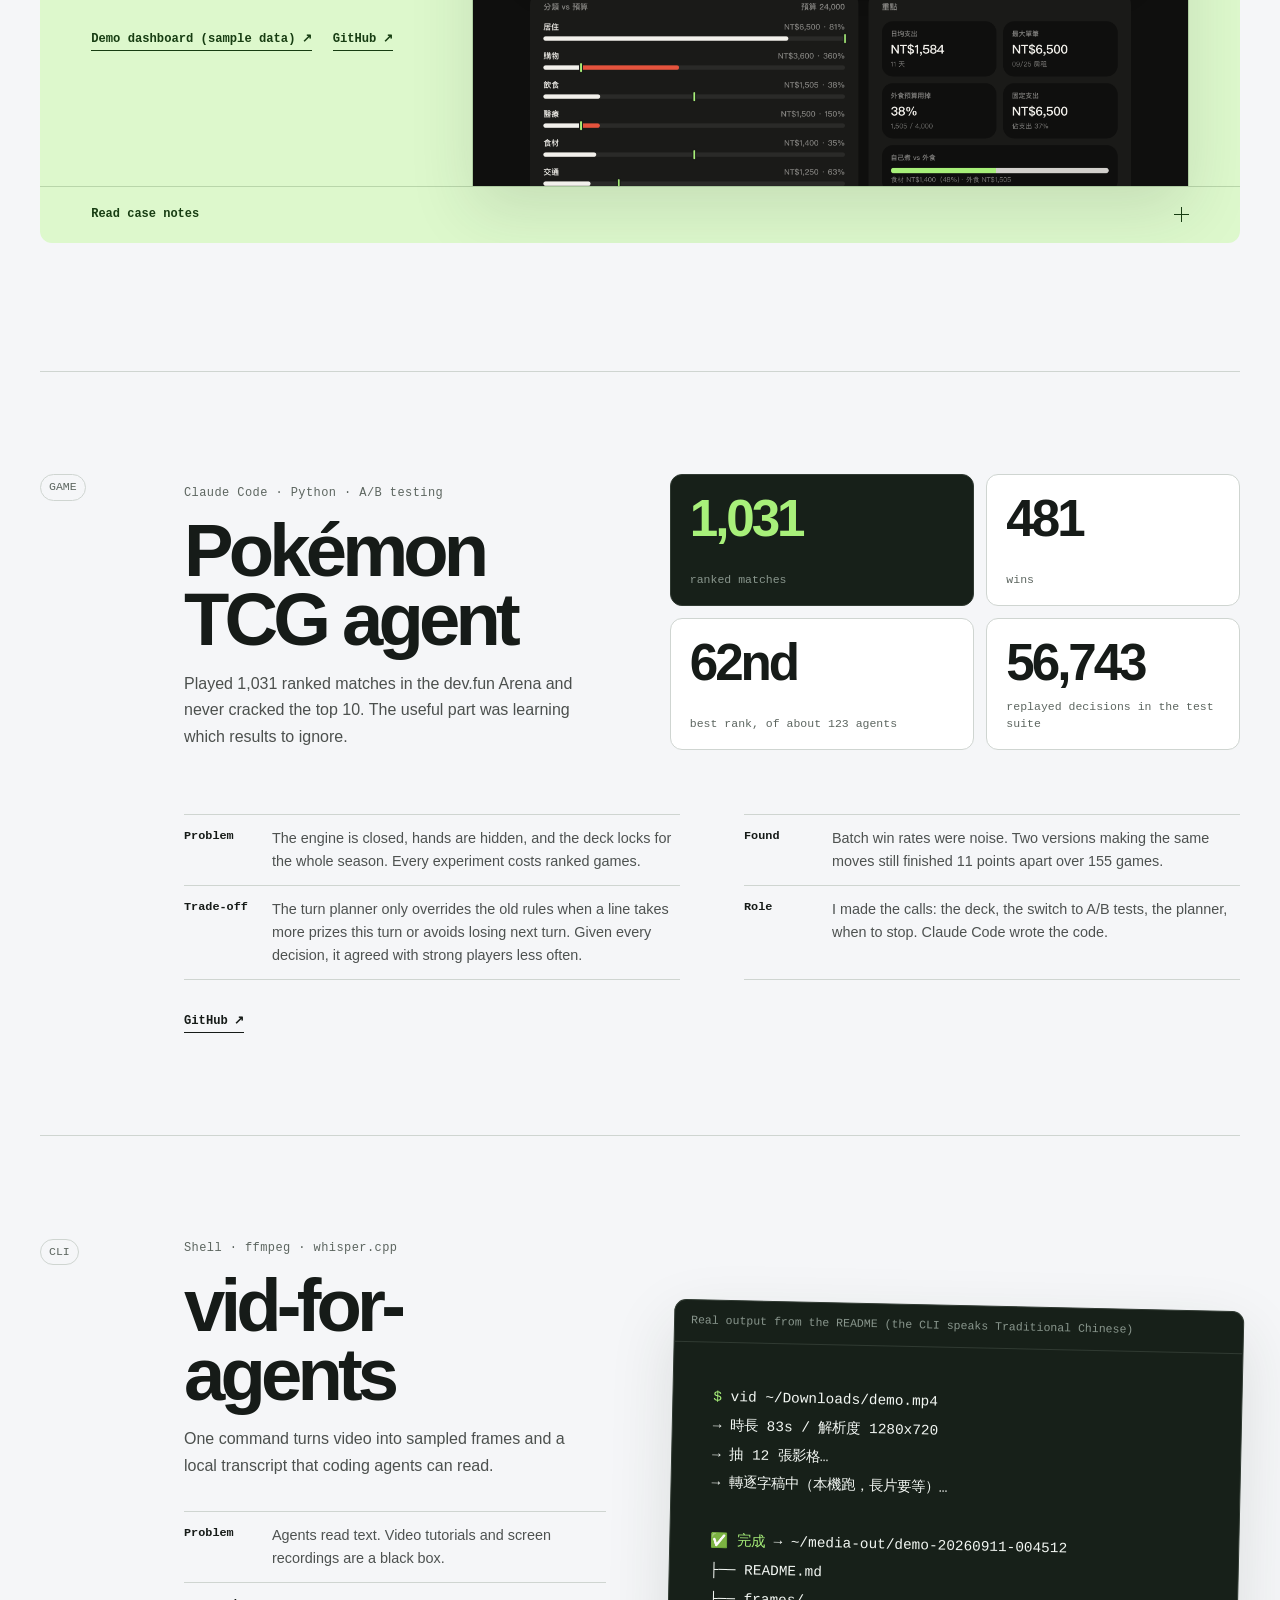
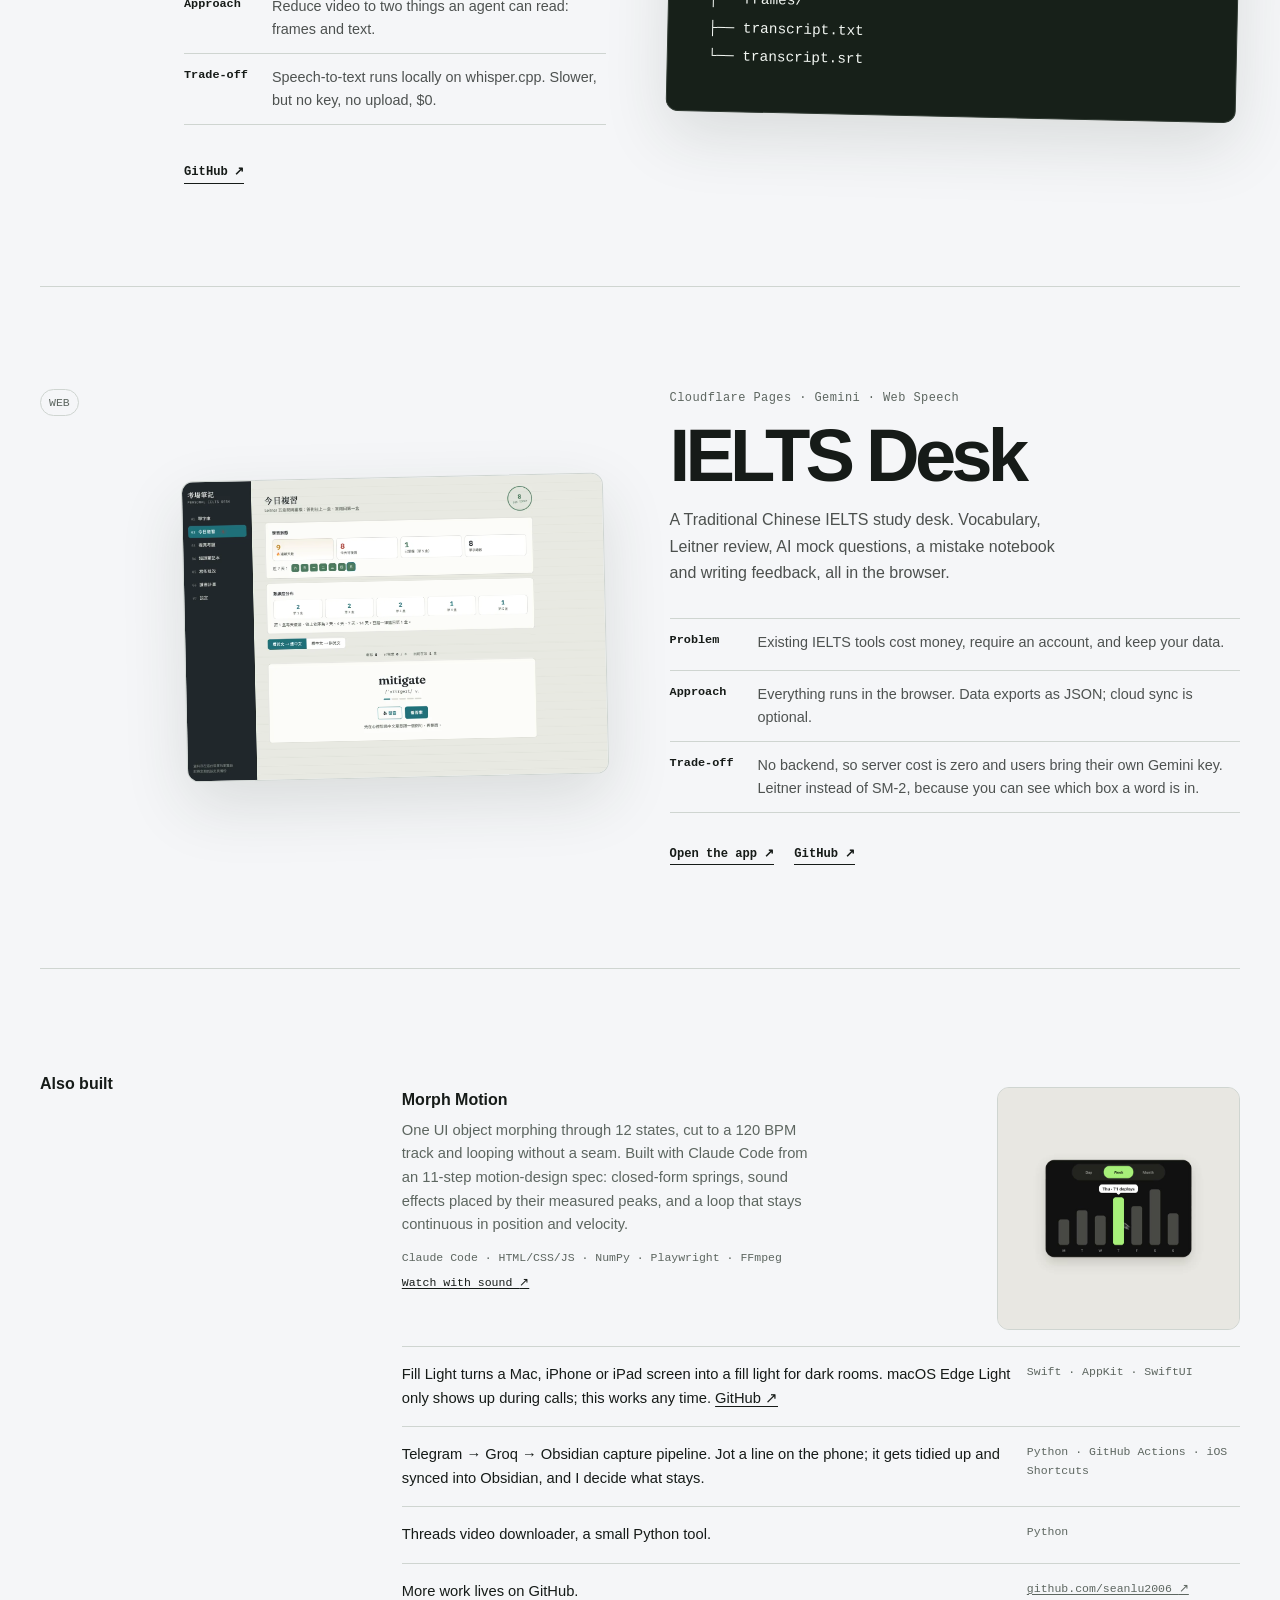
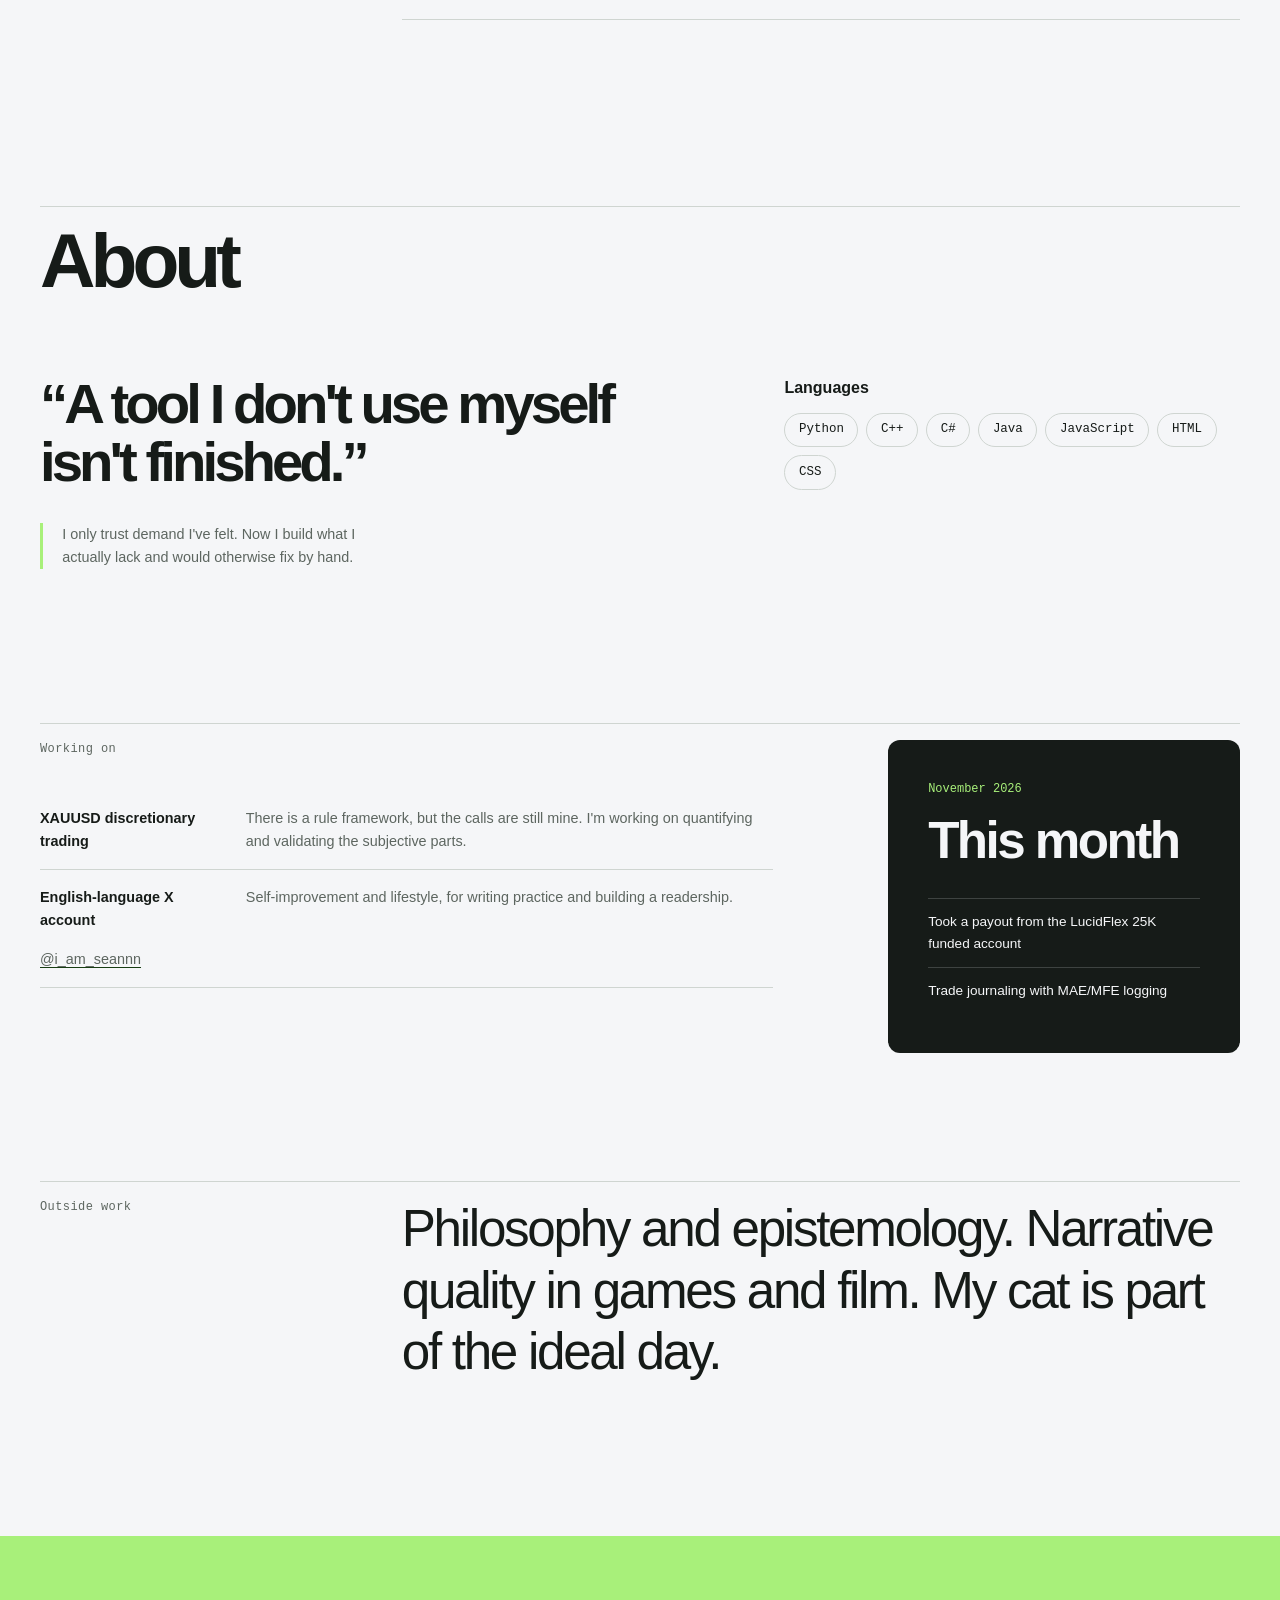
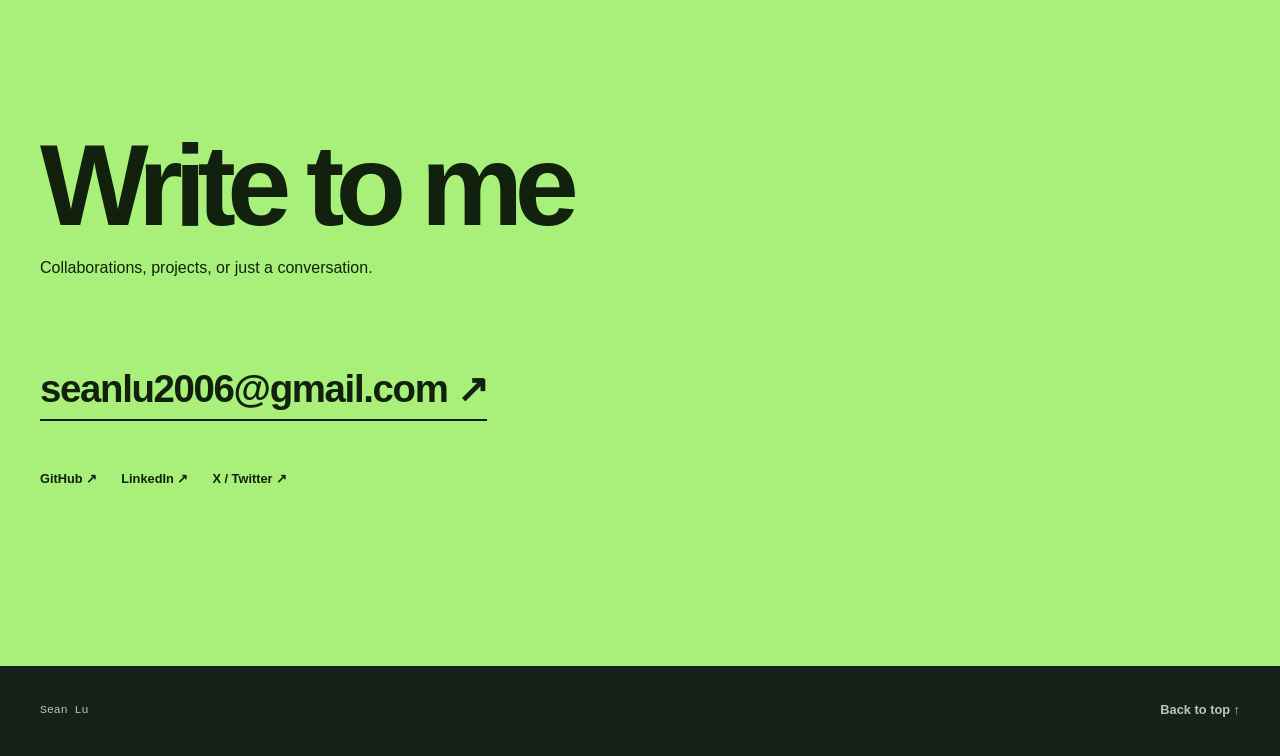
==== commit 76a586aa: "Revert "Working on: the X account posts in Chinese" This reverts commit 66d437dc2b32d00cd9f954403d6f" ====
--- a/index.html
+++ b/index.html
@@ -266,7 +266,7 @@
           <p class="micro-label">Working on</p>
           <ul class="now-list">
             <li><strong>XAUUSD discretionary trading</strong>There is a rule framework, but the calls are still mine. I'm working on quantifying and validating the subjective parts.</li>
-            <li><strong>X account</strong>I post in Chinese. <a href="https://x.com/i_am_seannn">@i_am_seannn</a></li>
+            <li><strong>English-language X account</strong>Self-improvement and lifestyle, for writing practice and building a readership. <a href="https://x.com/i_am_seannn">@i_am_seannn</a></li>
           </ul>
         </div>
         <aside class="month-note">
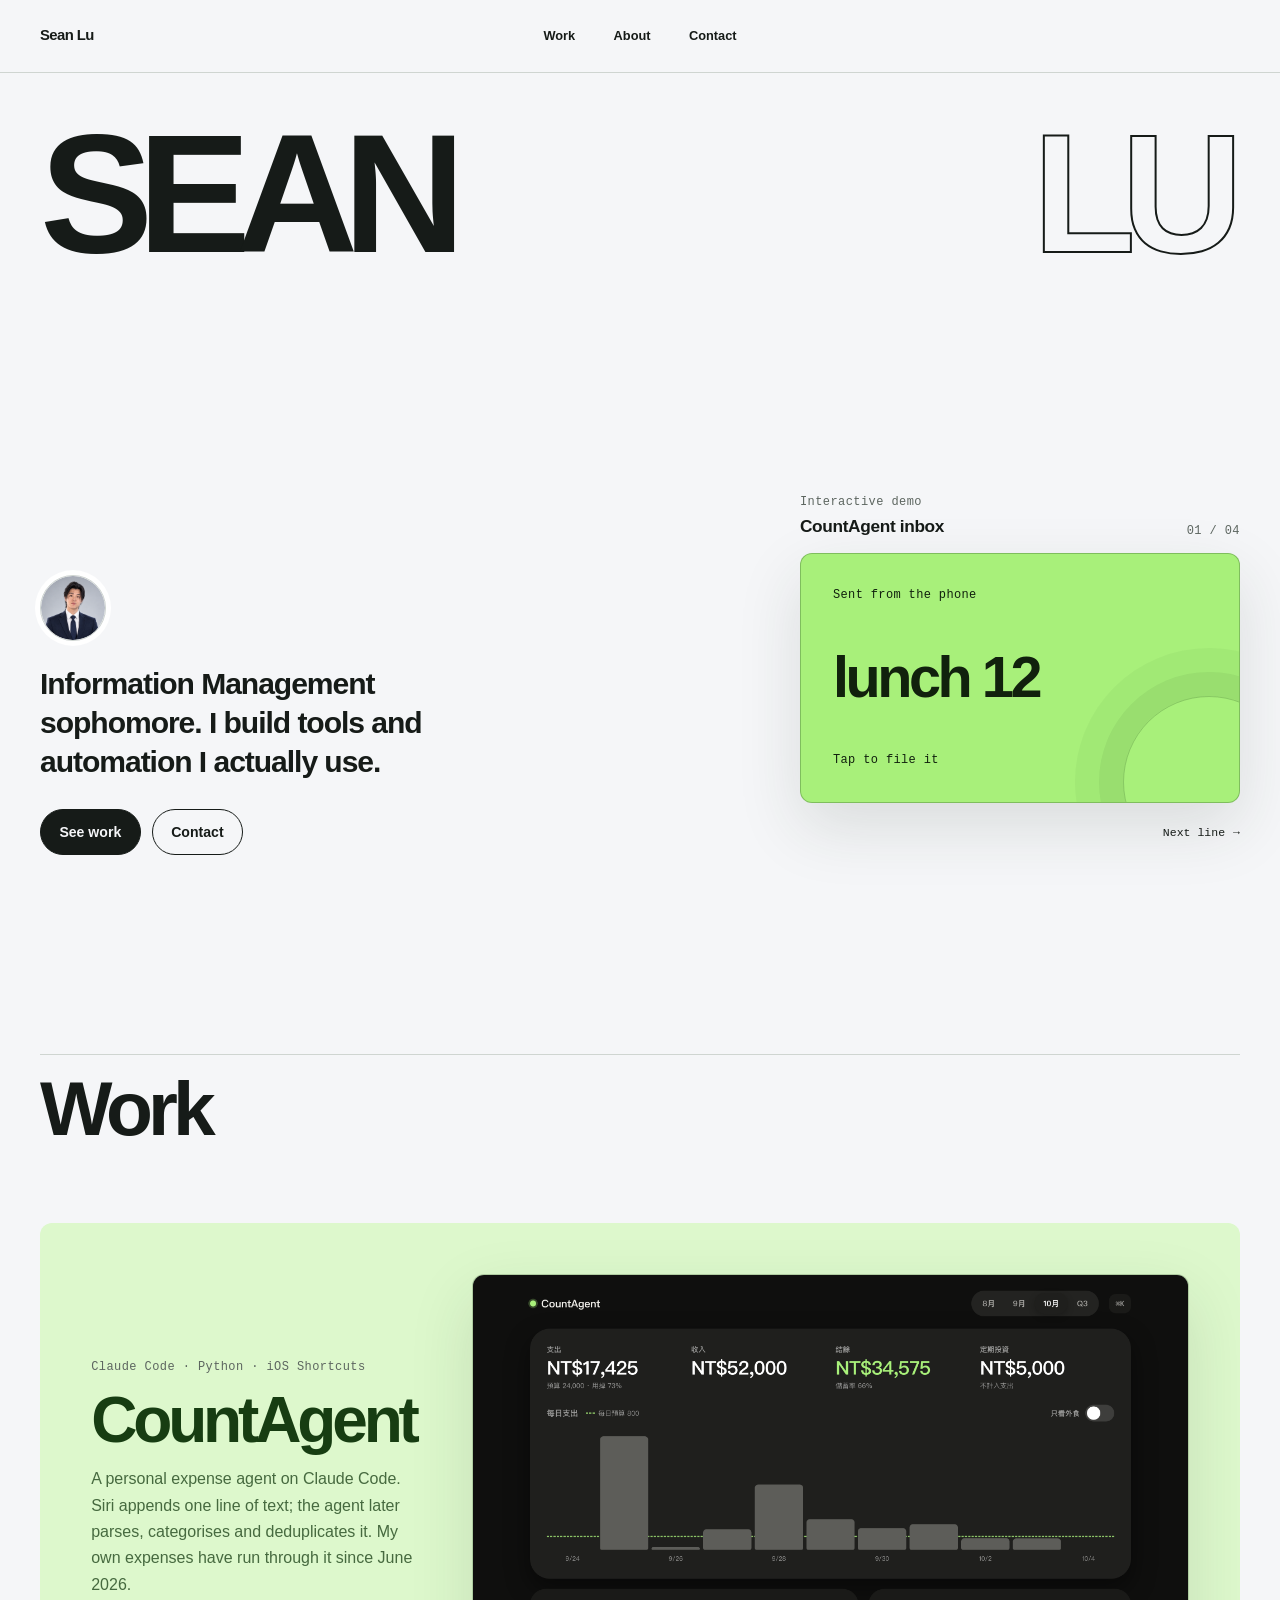
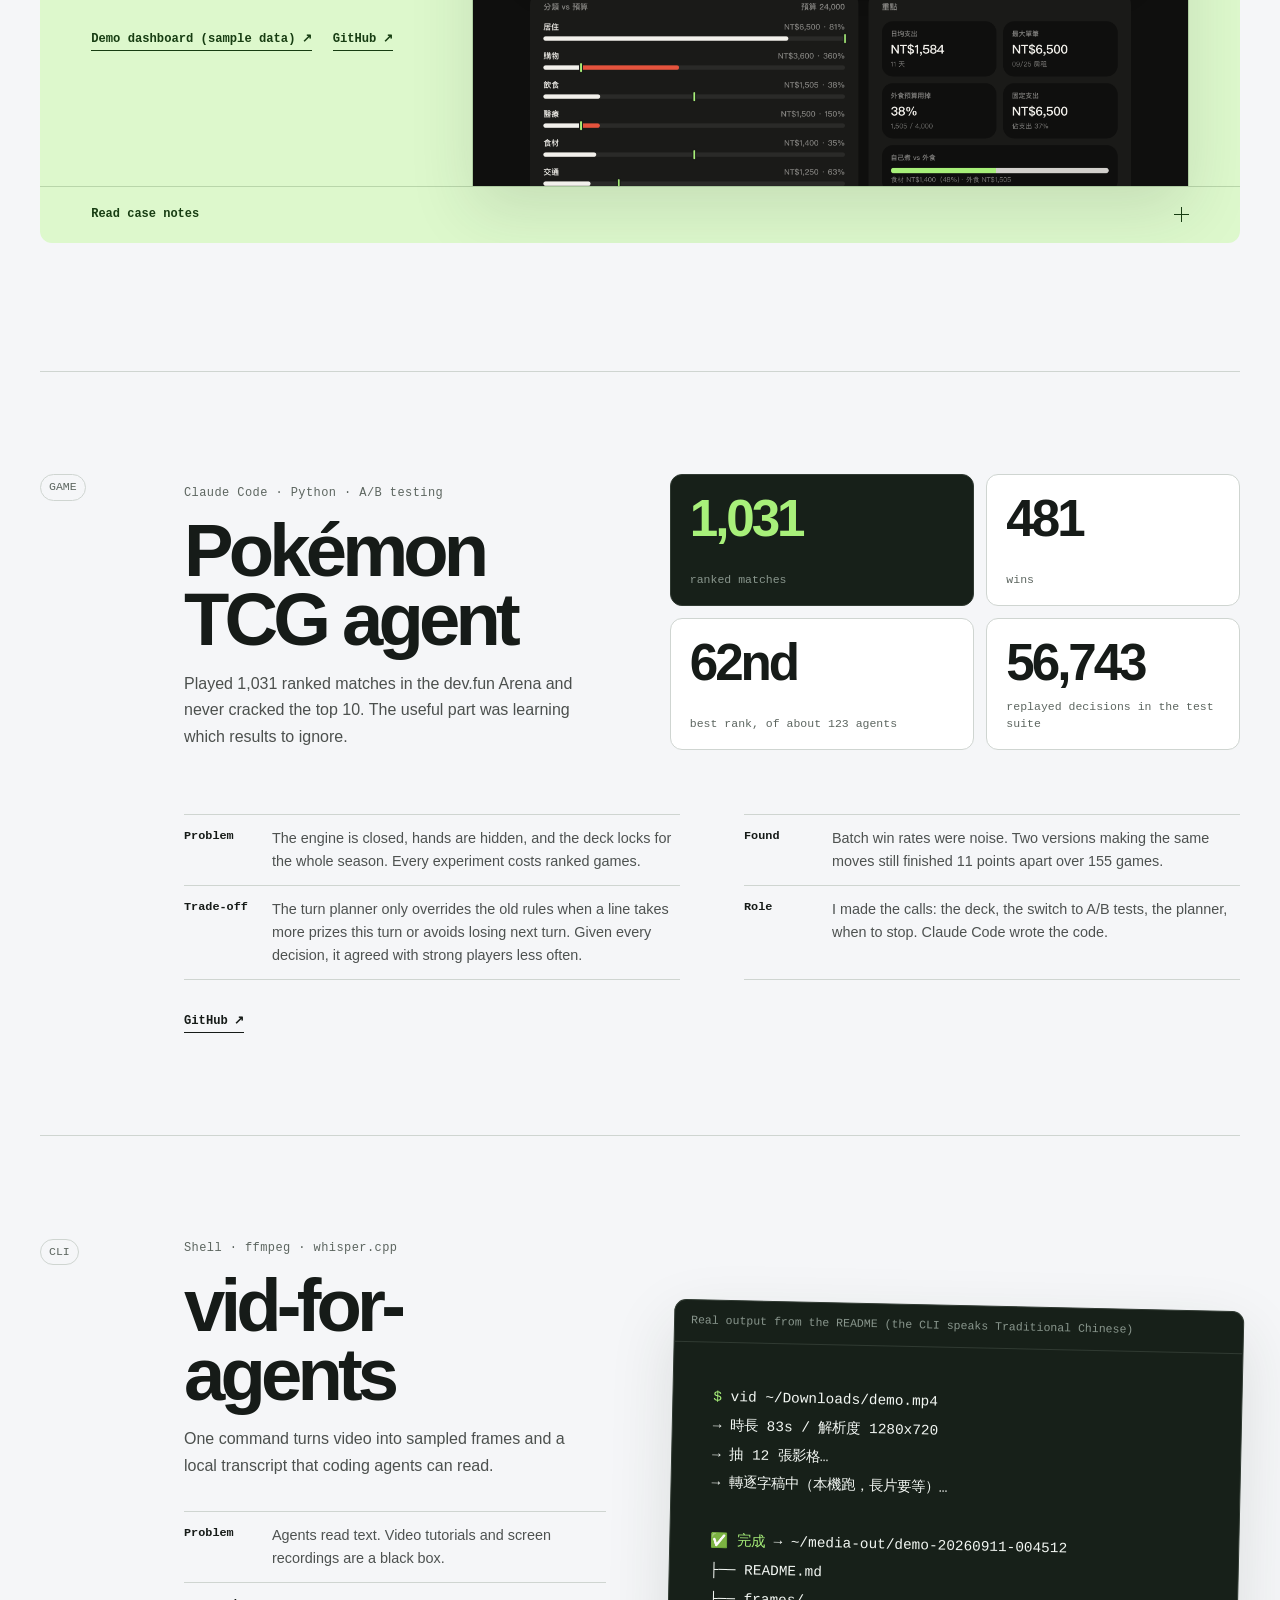
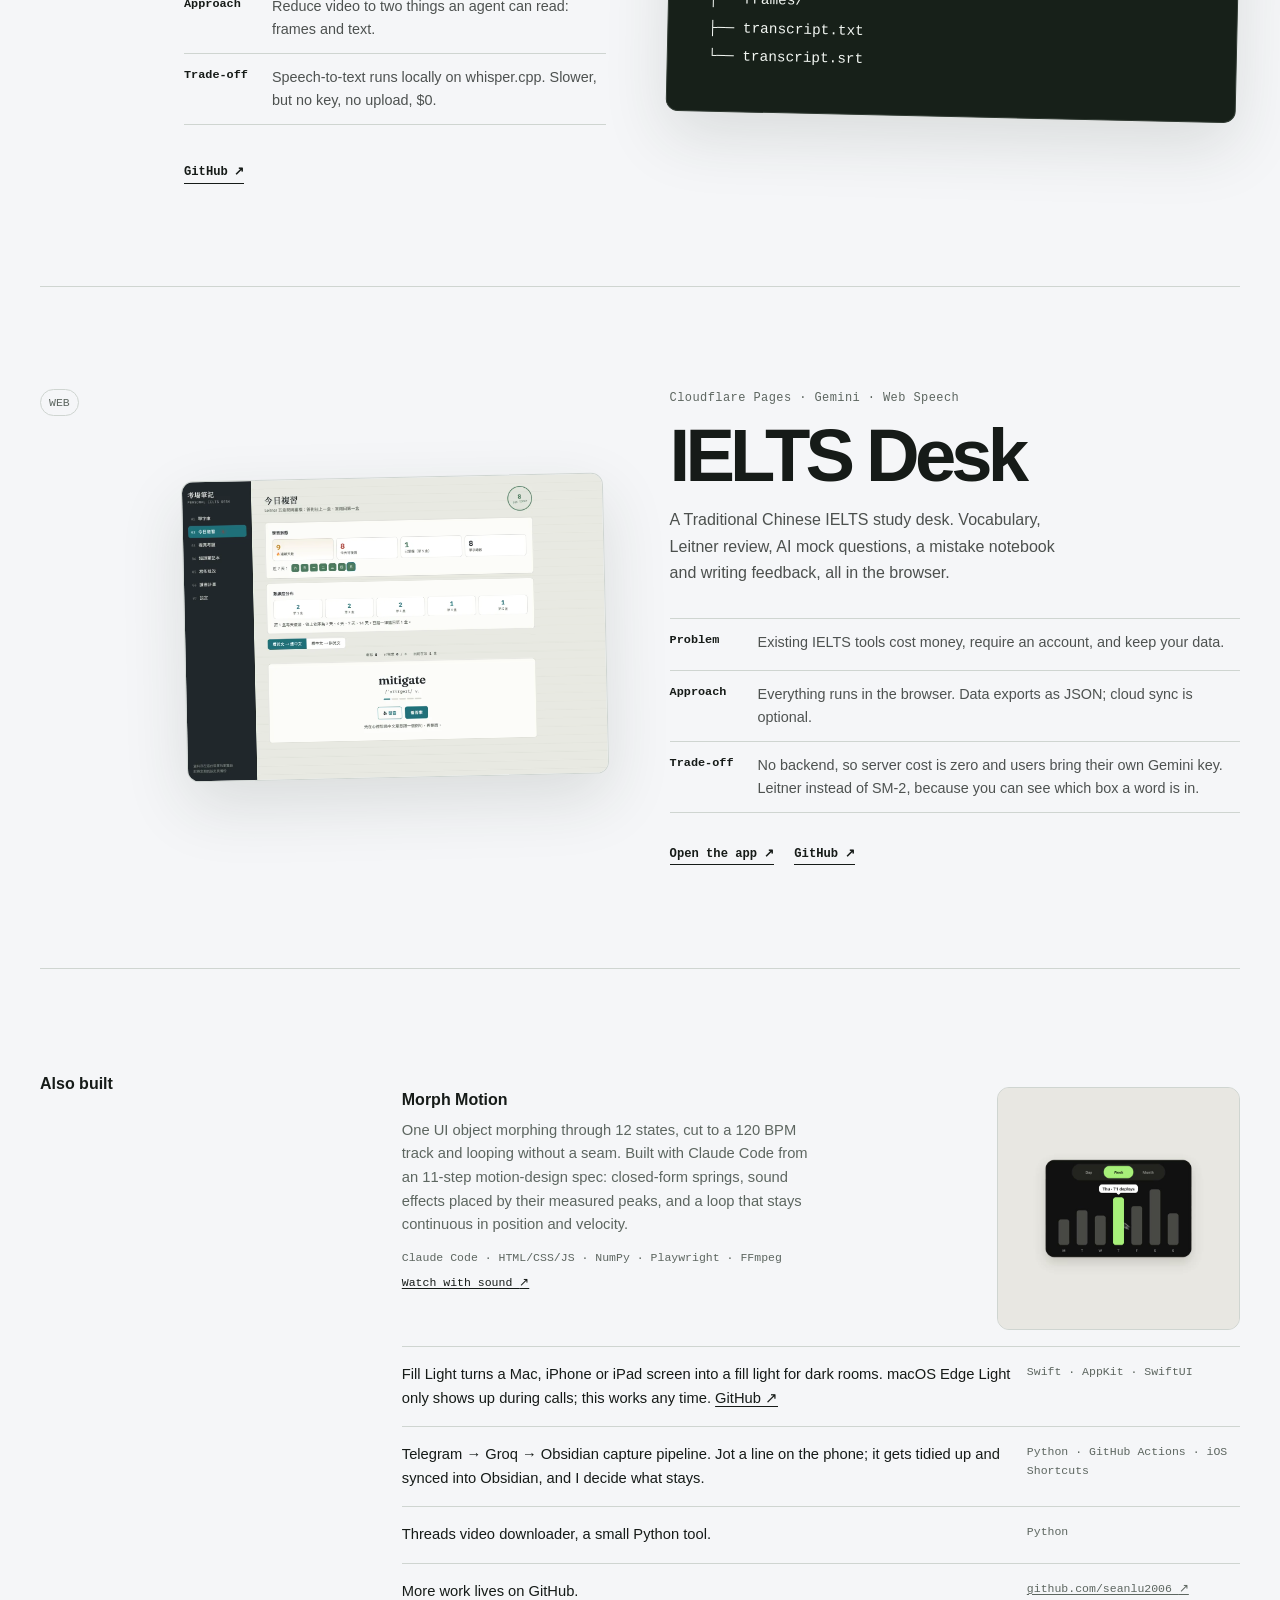
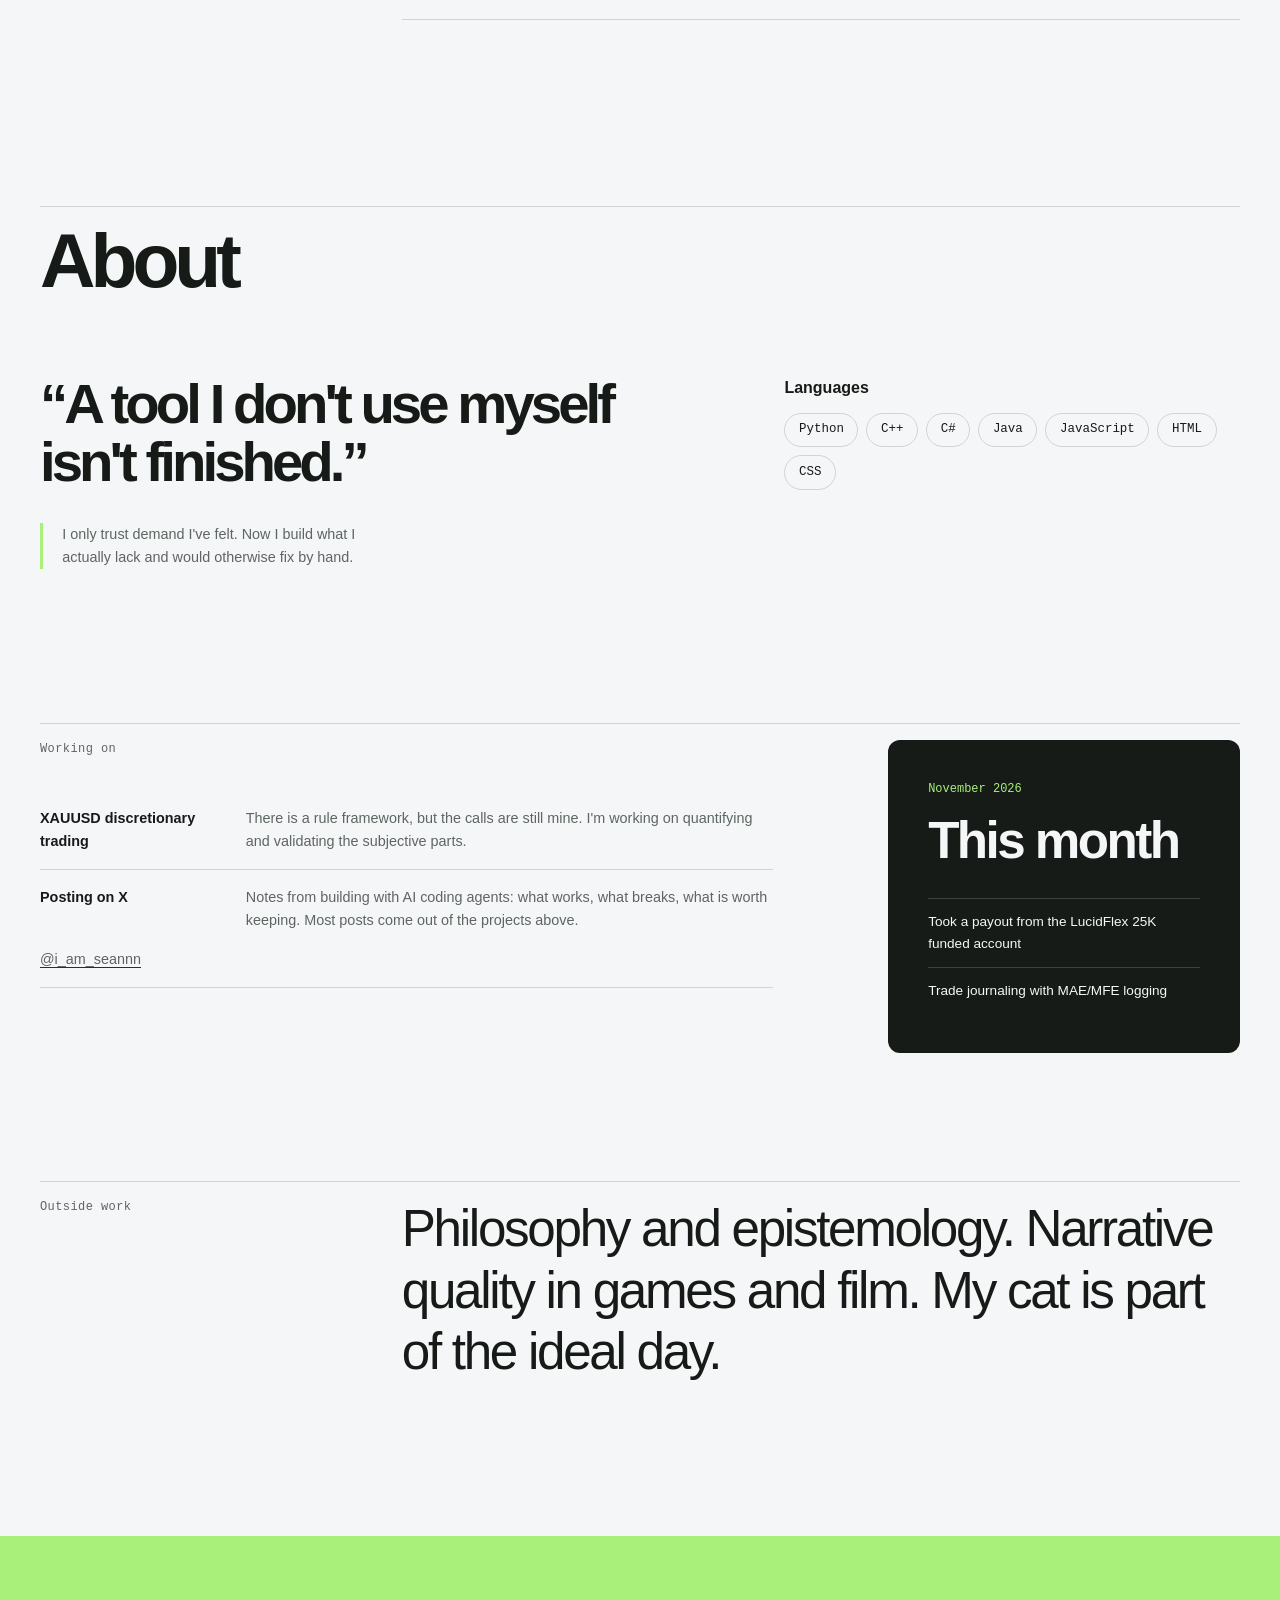
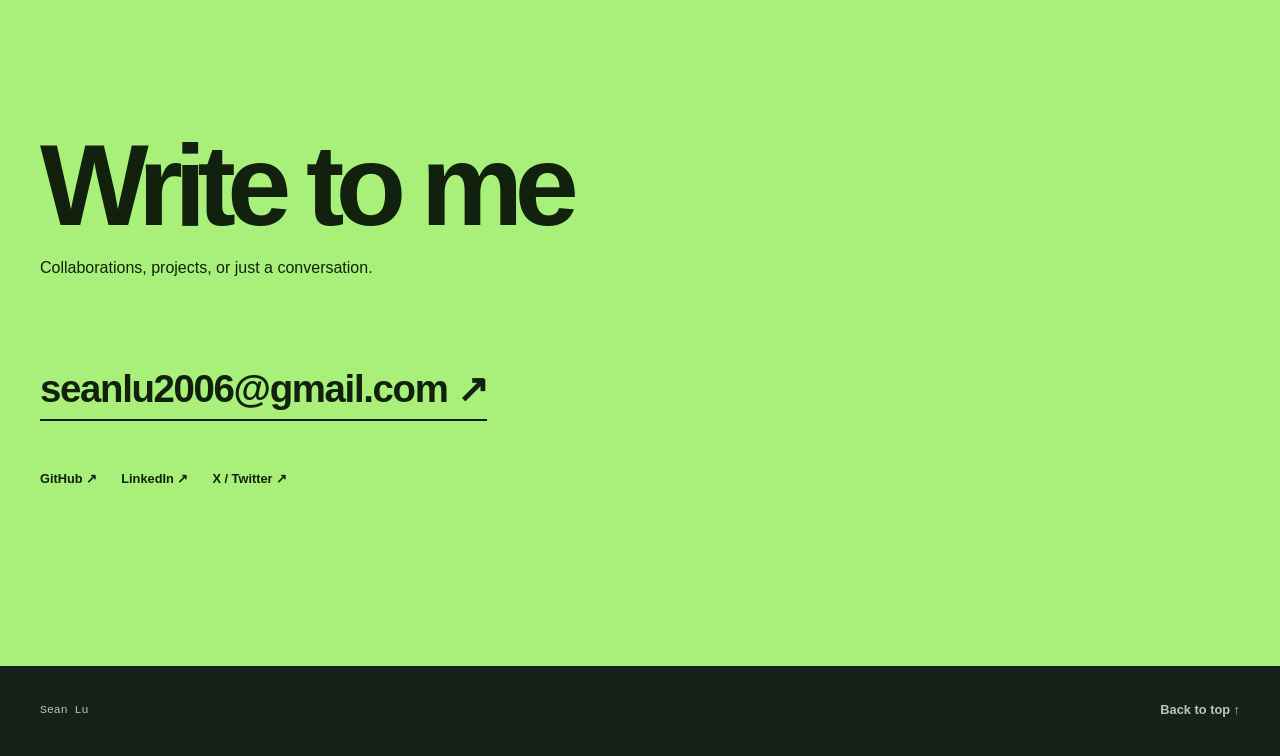
==== commit 8b5da144: "Working on: describe the X account as it reads to a visitor" ====
--- a/index.html
+++ b/index.html
@@ -266,7 +266,7 @@
           <p class="micro-label">Working on</p>
           <ul class="now-list">
             <li><strong>XAUUSD discretionary trading</strong>There is a rule framework, but the calls are still mine. I'm working on quantifying and validating the subjective parts.</li>
-            <li><strong>English-language X account</strong>Self-improvement and lifestyle, for writing practice and building a readership. <a href="https://x.com/i_am_seannn">@i_am_seannn</a></li>
+            <li><strong>Posting on X</strong>Notes from building with AI coding agents: what works, what breaks, what is worth keeping. Most posts come out of the projects above. <a href="https://x.com/i_am_seannn">@i_am_seannn</a></li>
           </ul>
         </div>
         <aside class="month-note">
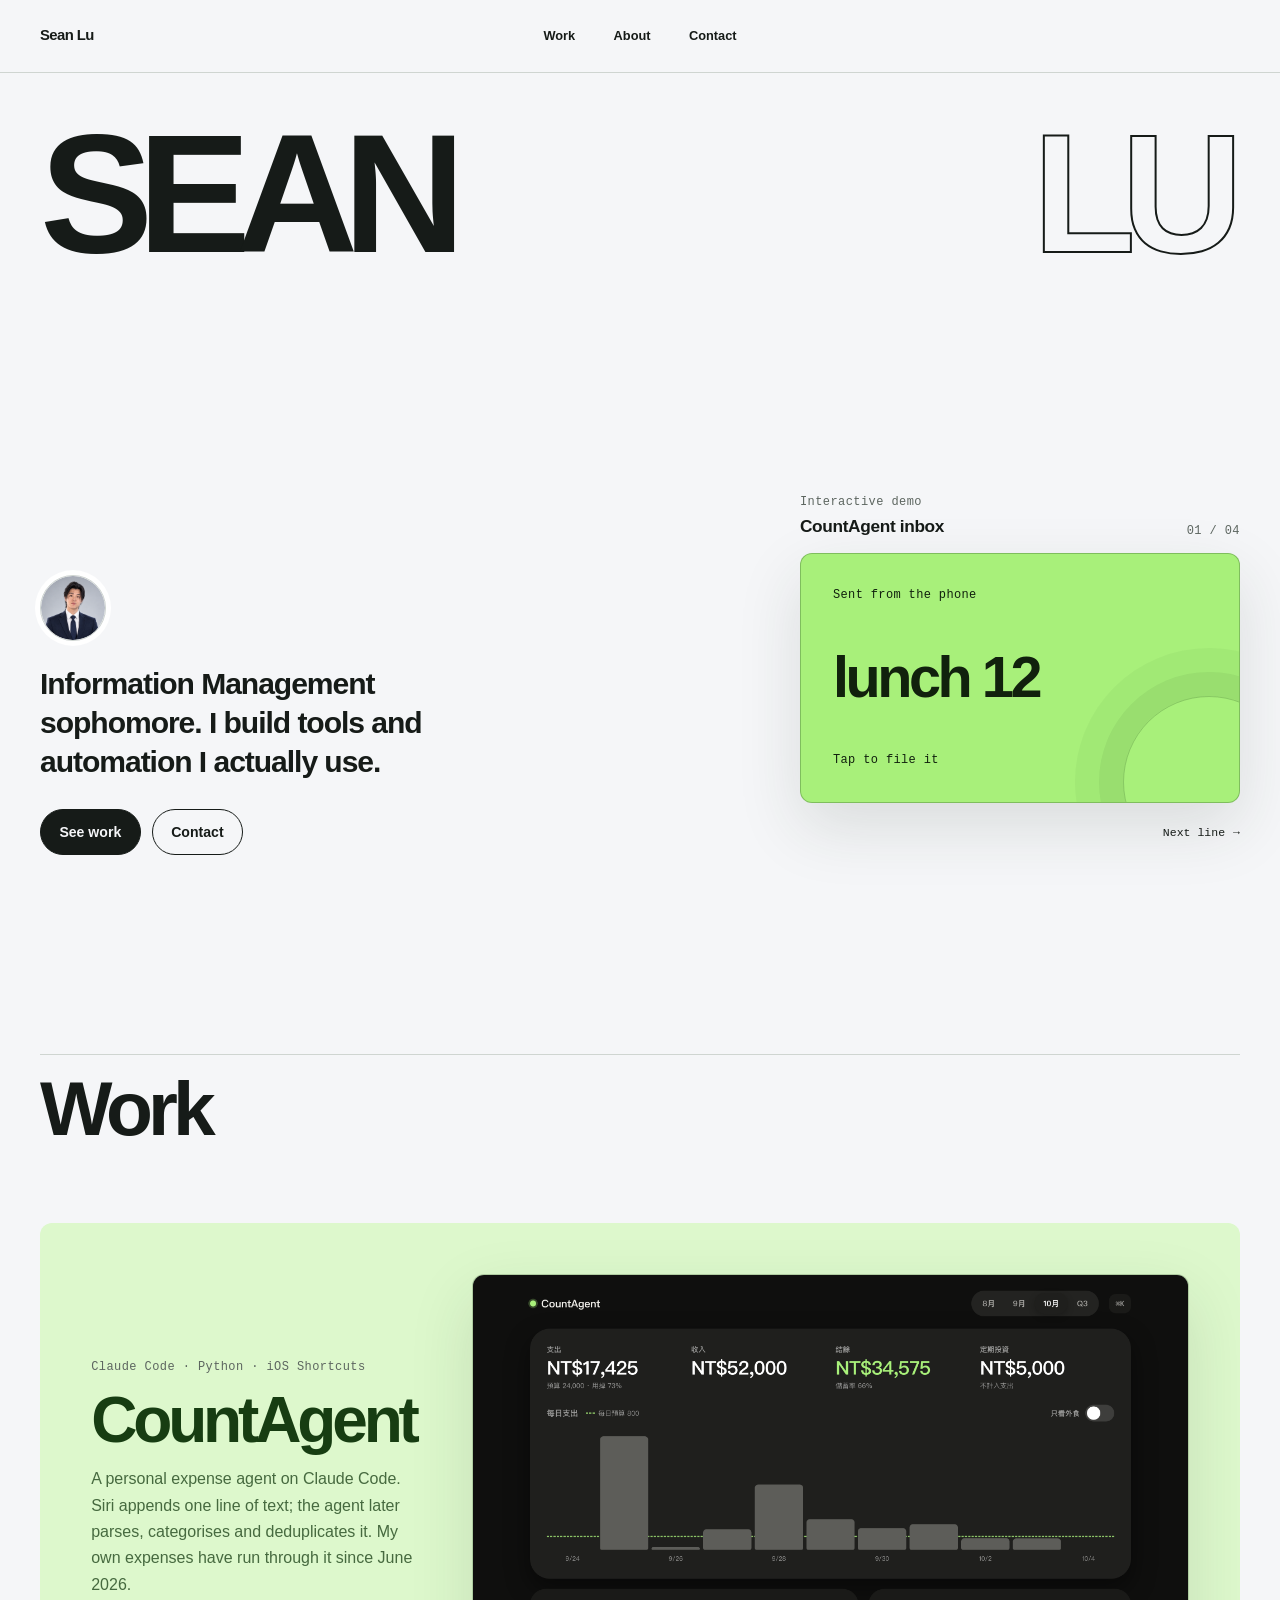
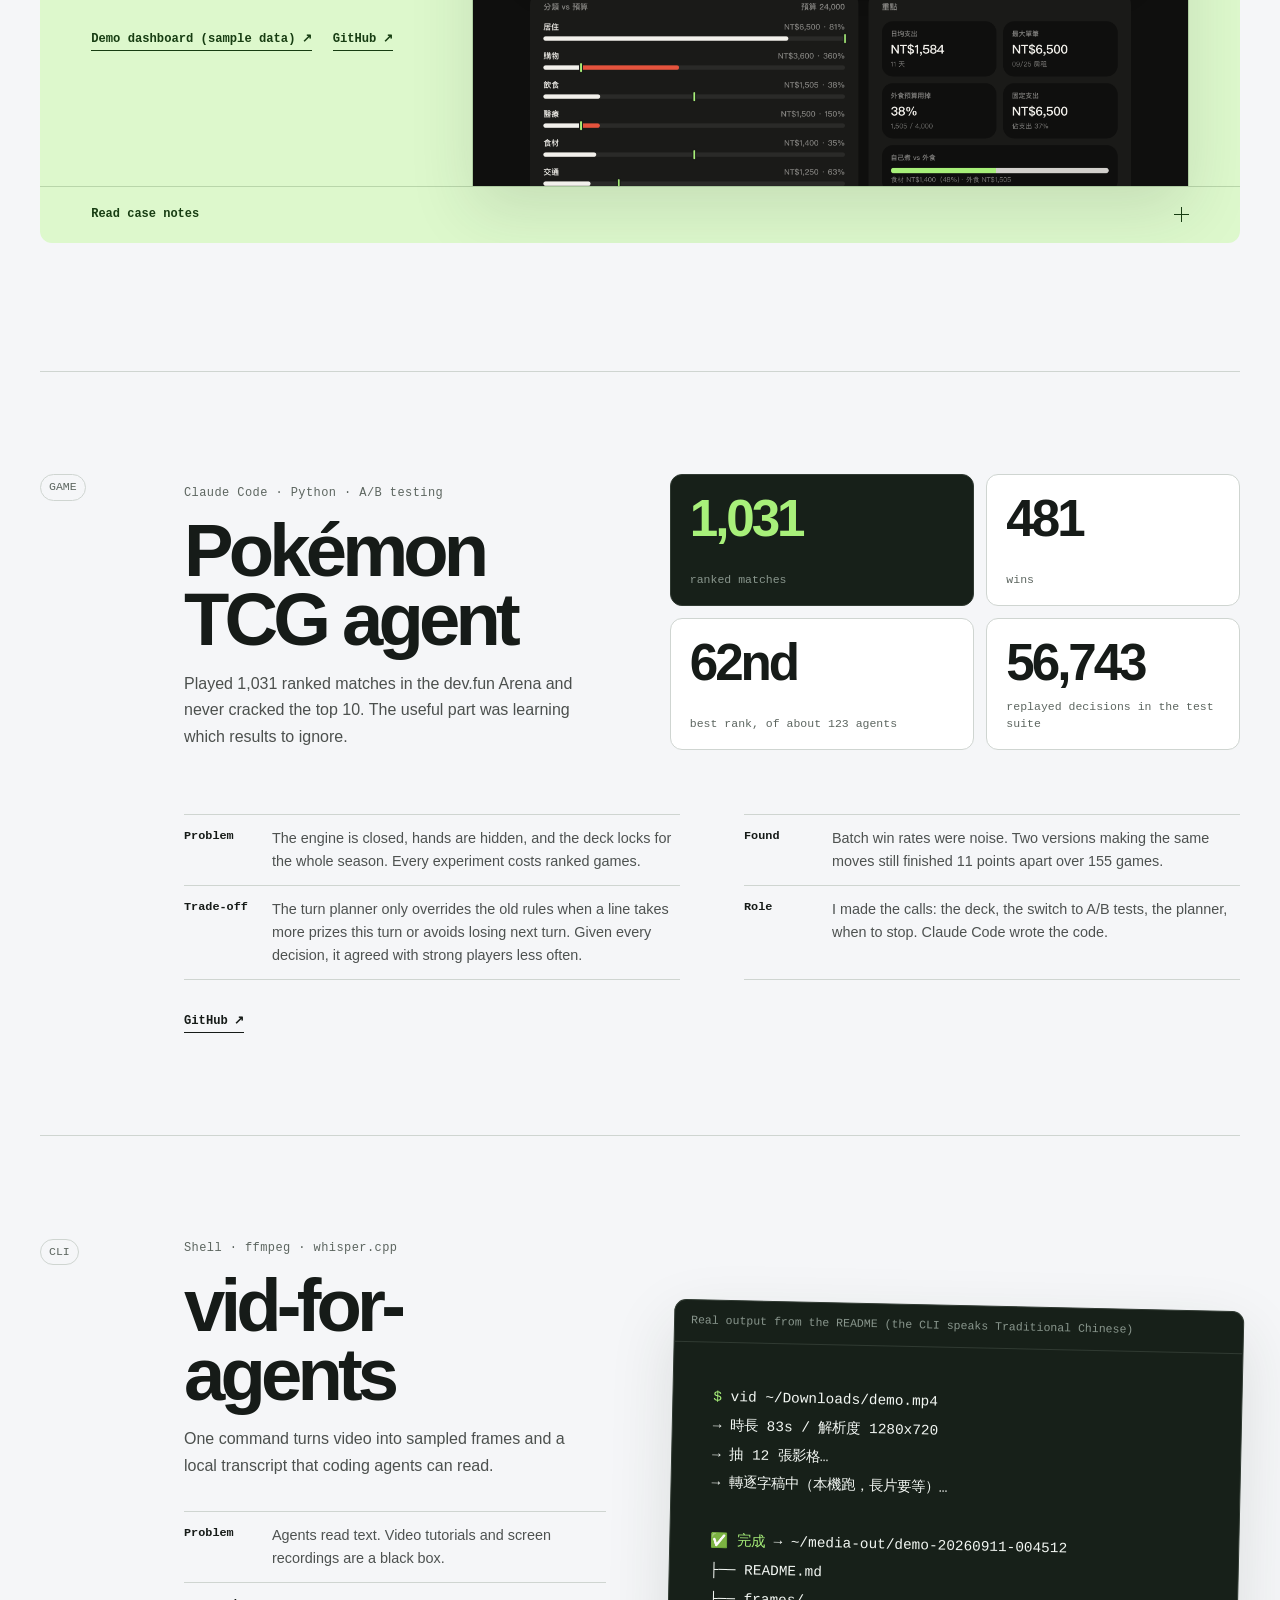
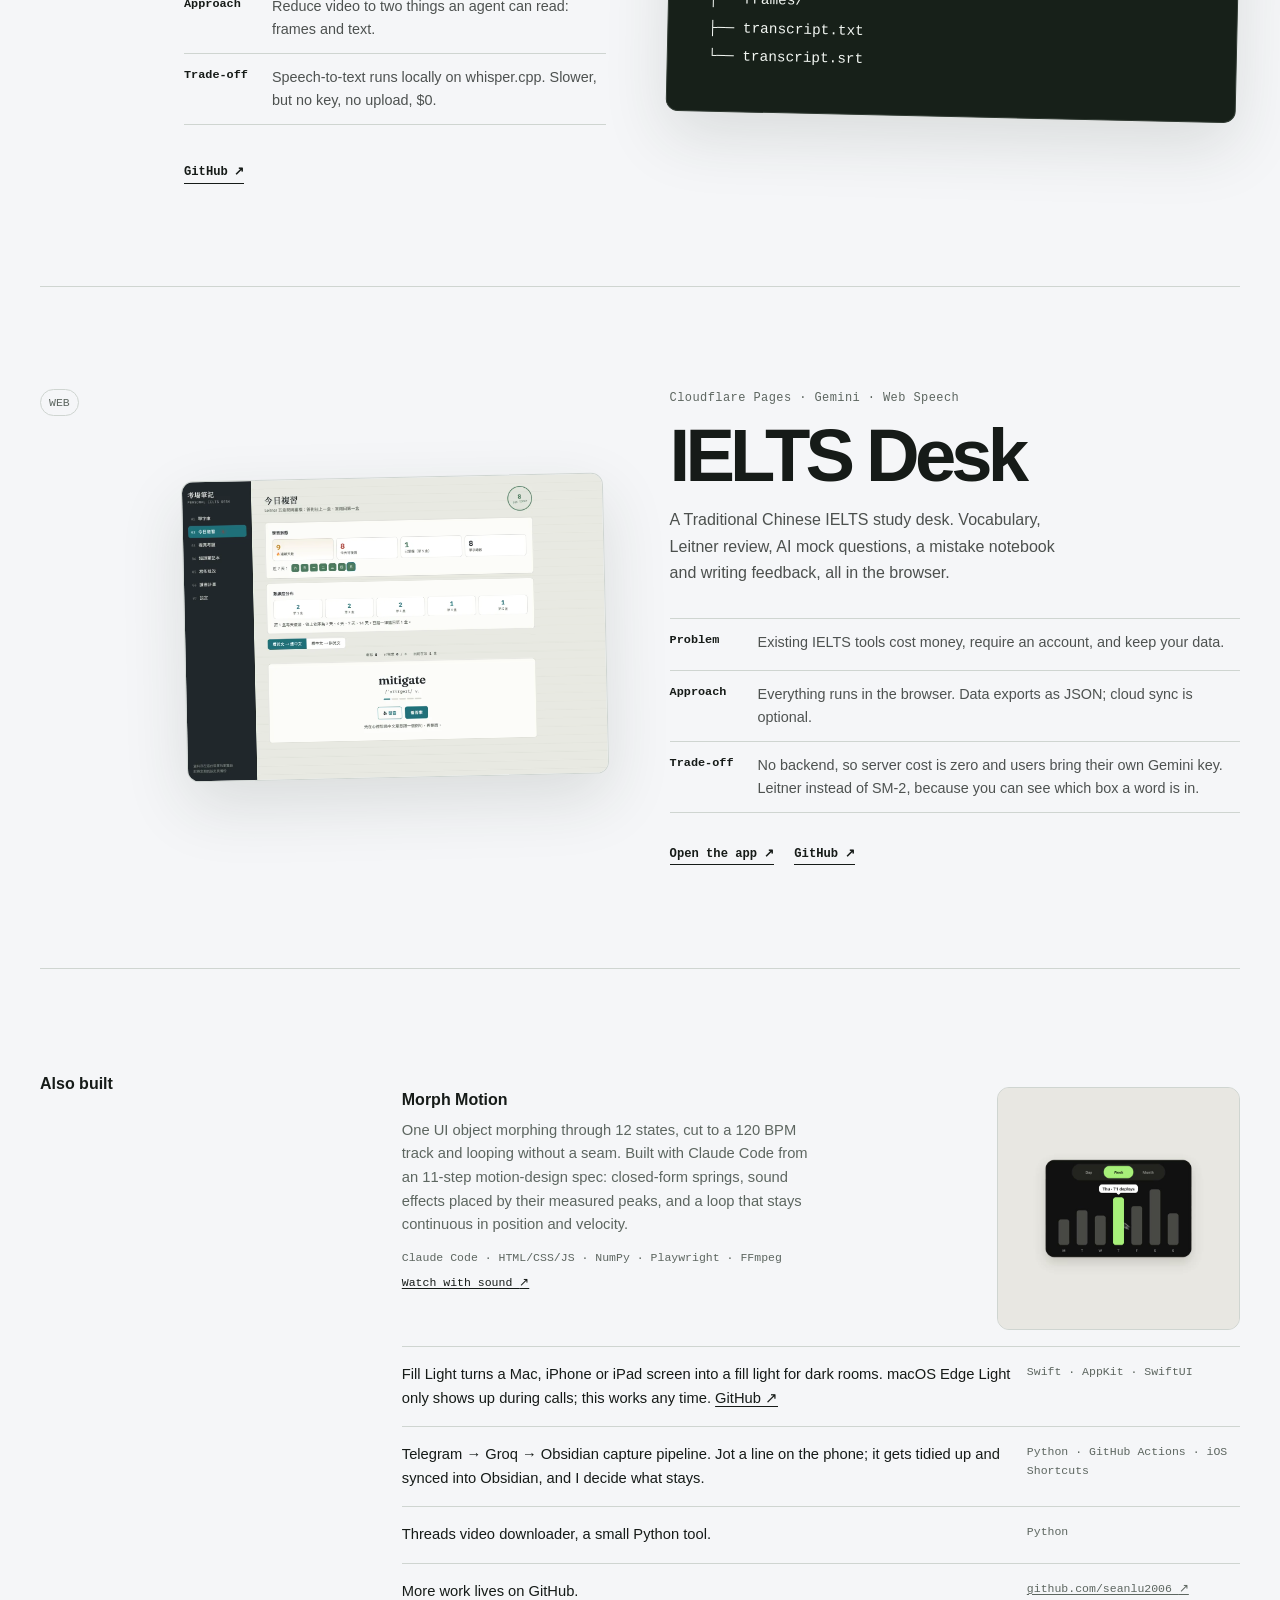
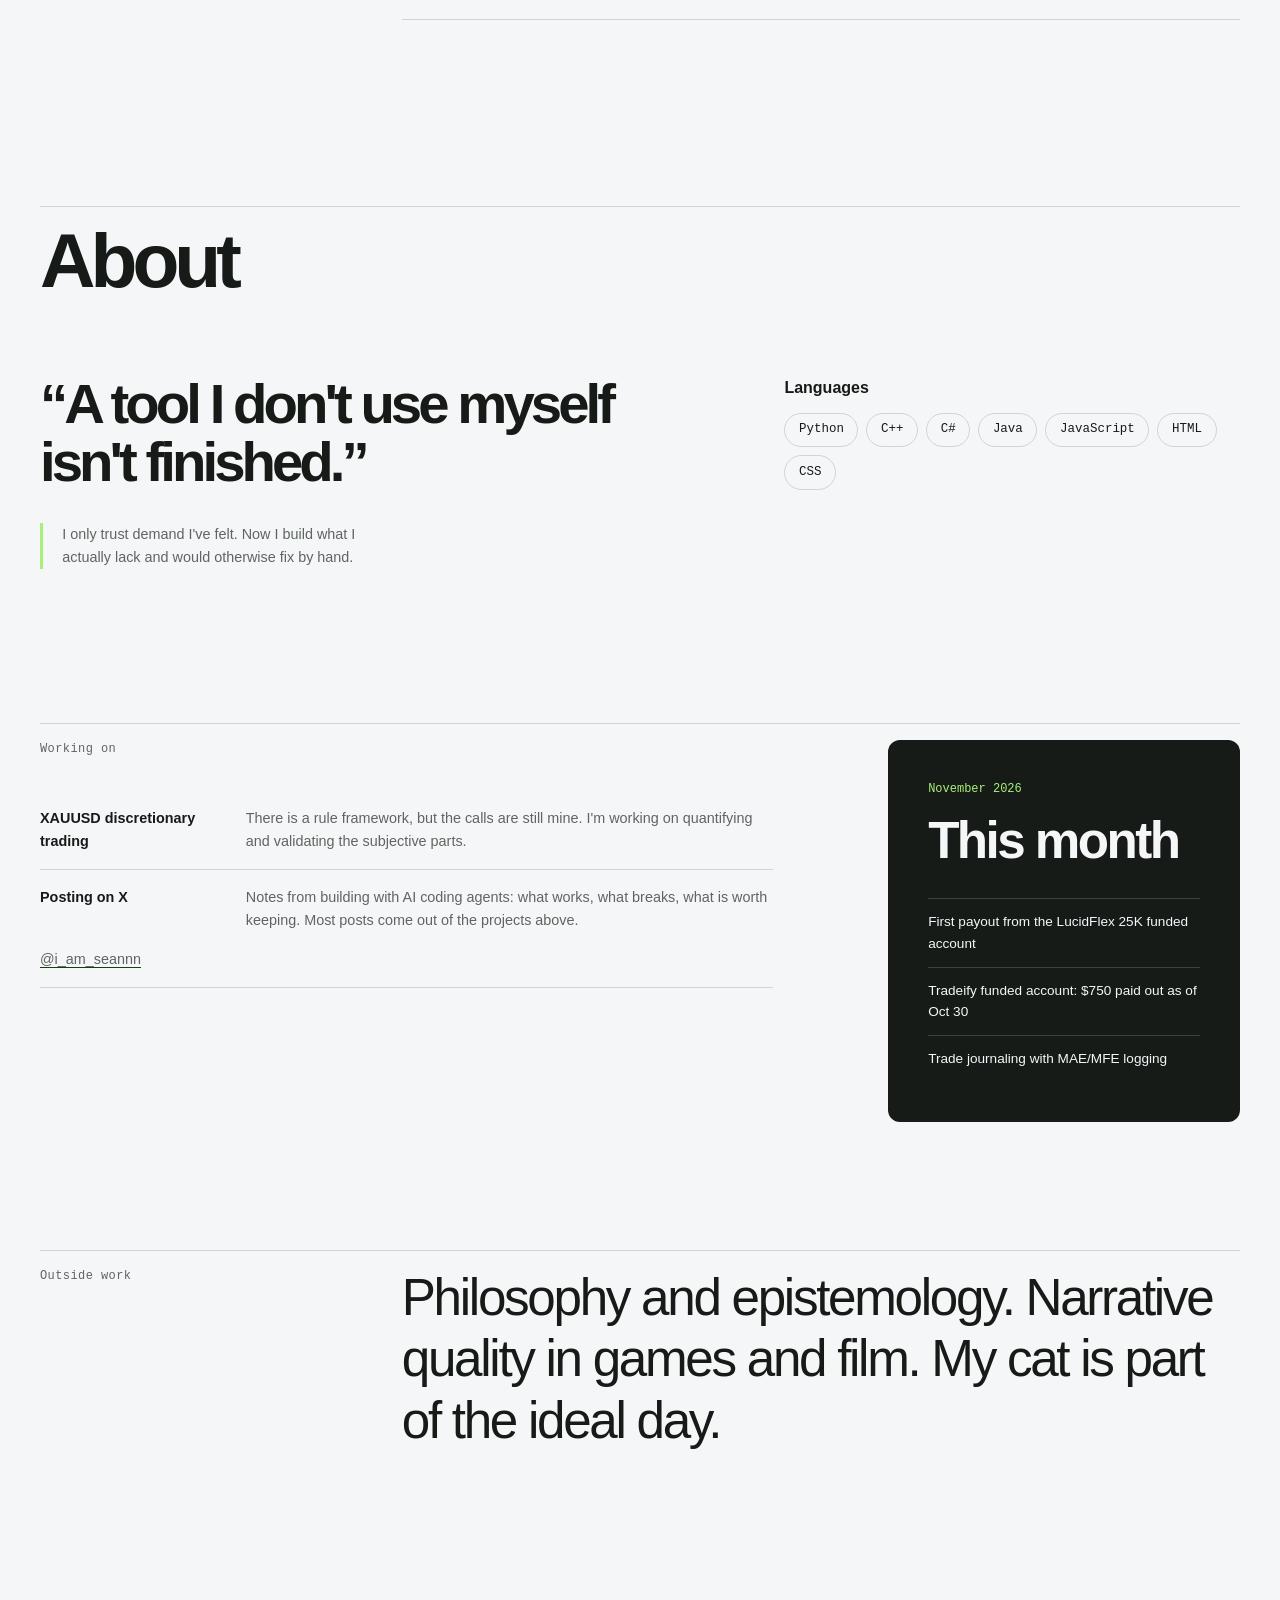
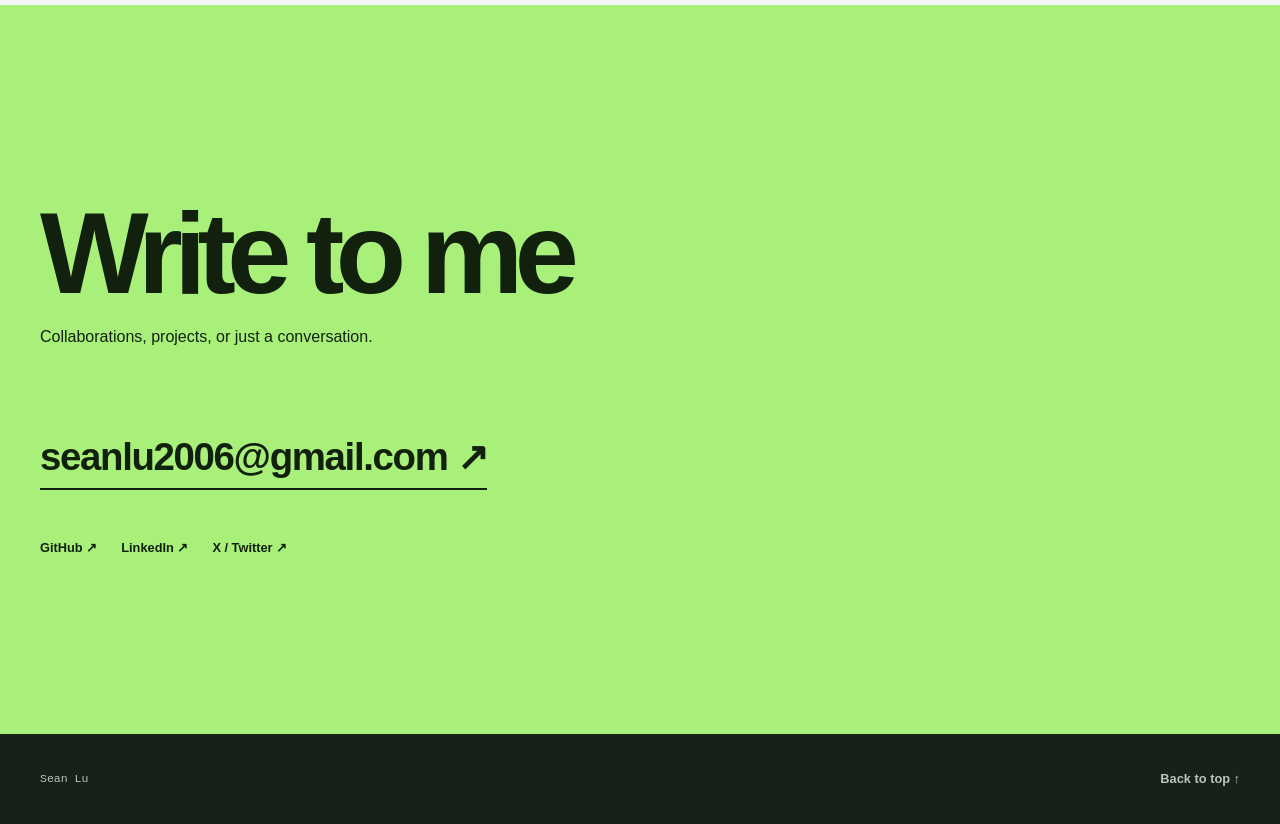
==== commit 8bf03dcf: "This month: payouts from both funded accounts" ====
--- a/index.html
+++ b/index.html
@@ -273,7 +273,8 @@
           <p class="month-date">November 2026</p>
           <h3>This month</h3>
           <ul>
-            <li>Took a payout from the LucidFlex 25K funded account</li>
+            <li>First payout from the LucidFlex 25K funded account</li>
+            <li>Tradeify funded account: $750 paid out as of Oct 30</li>
             <li>Trade journaling with MAE/MFE logging</li>
           </ul>
         </aside>
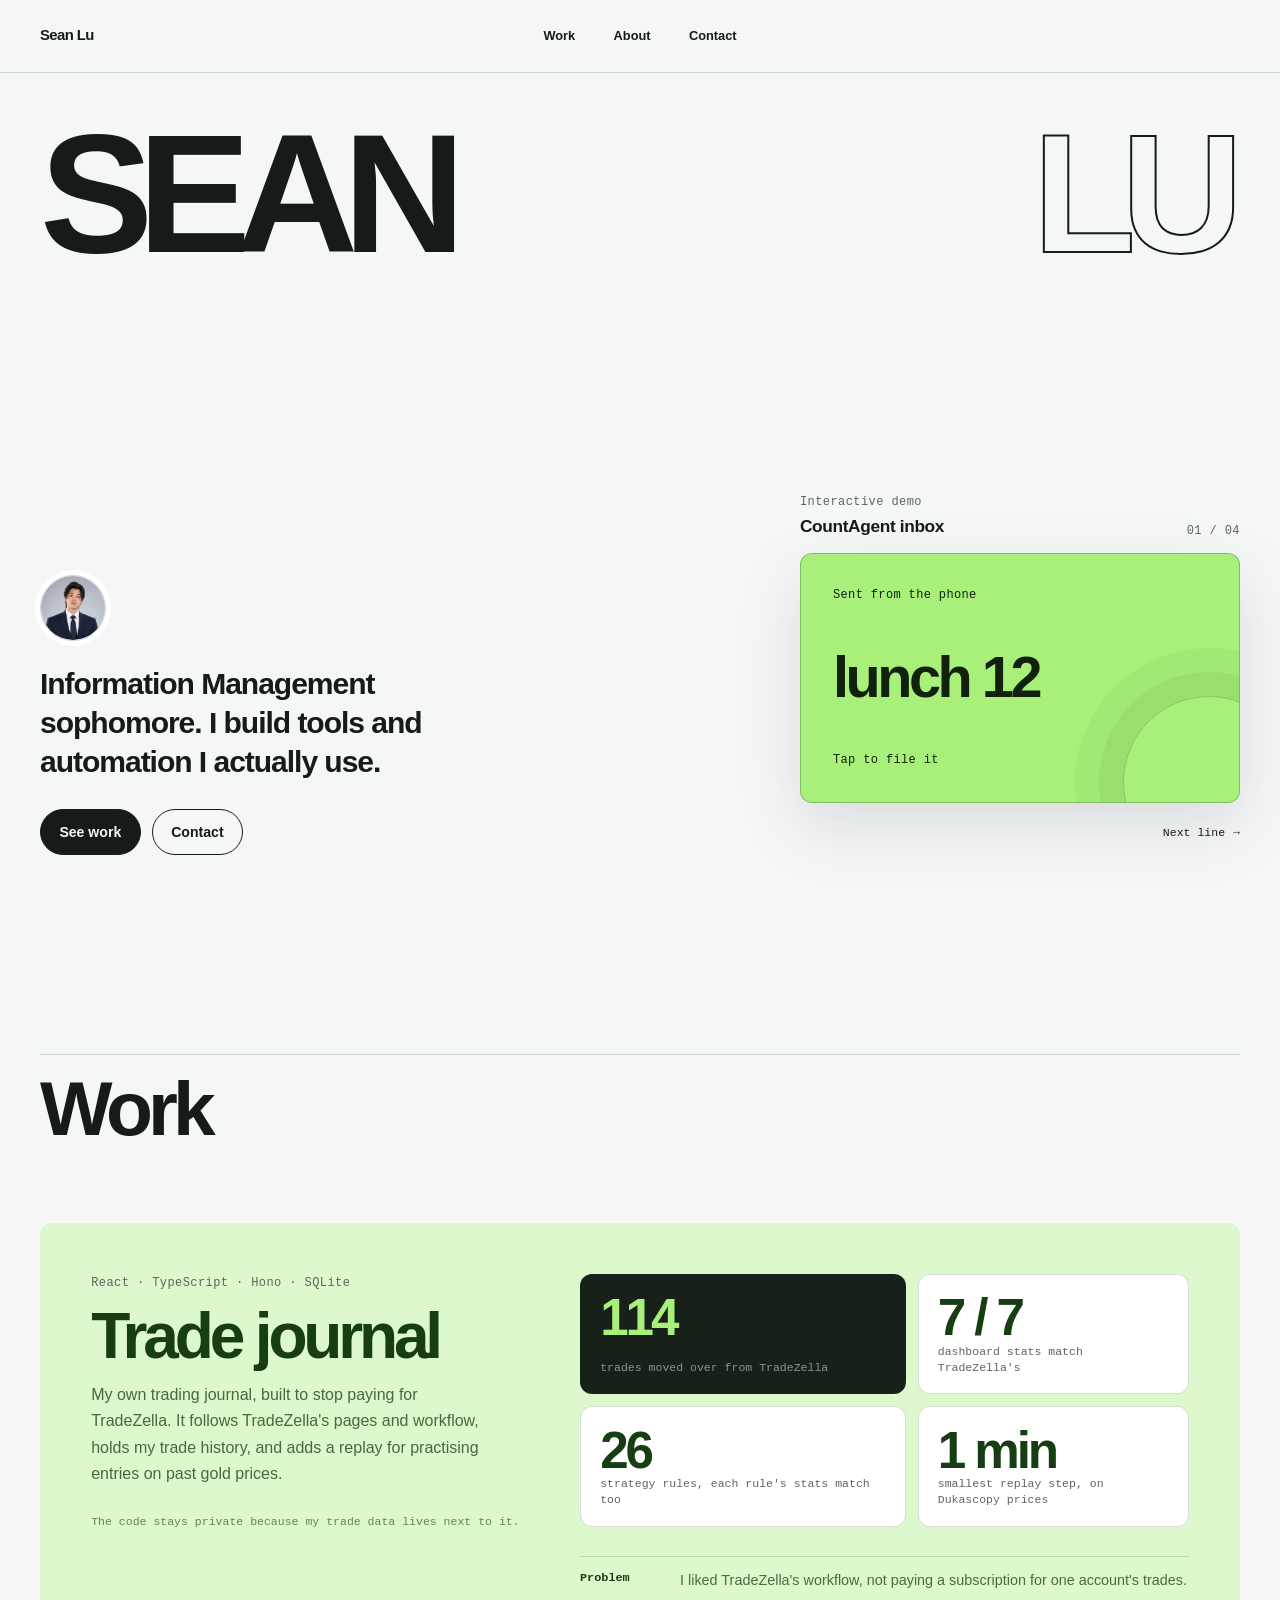
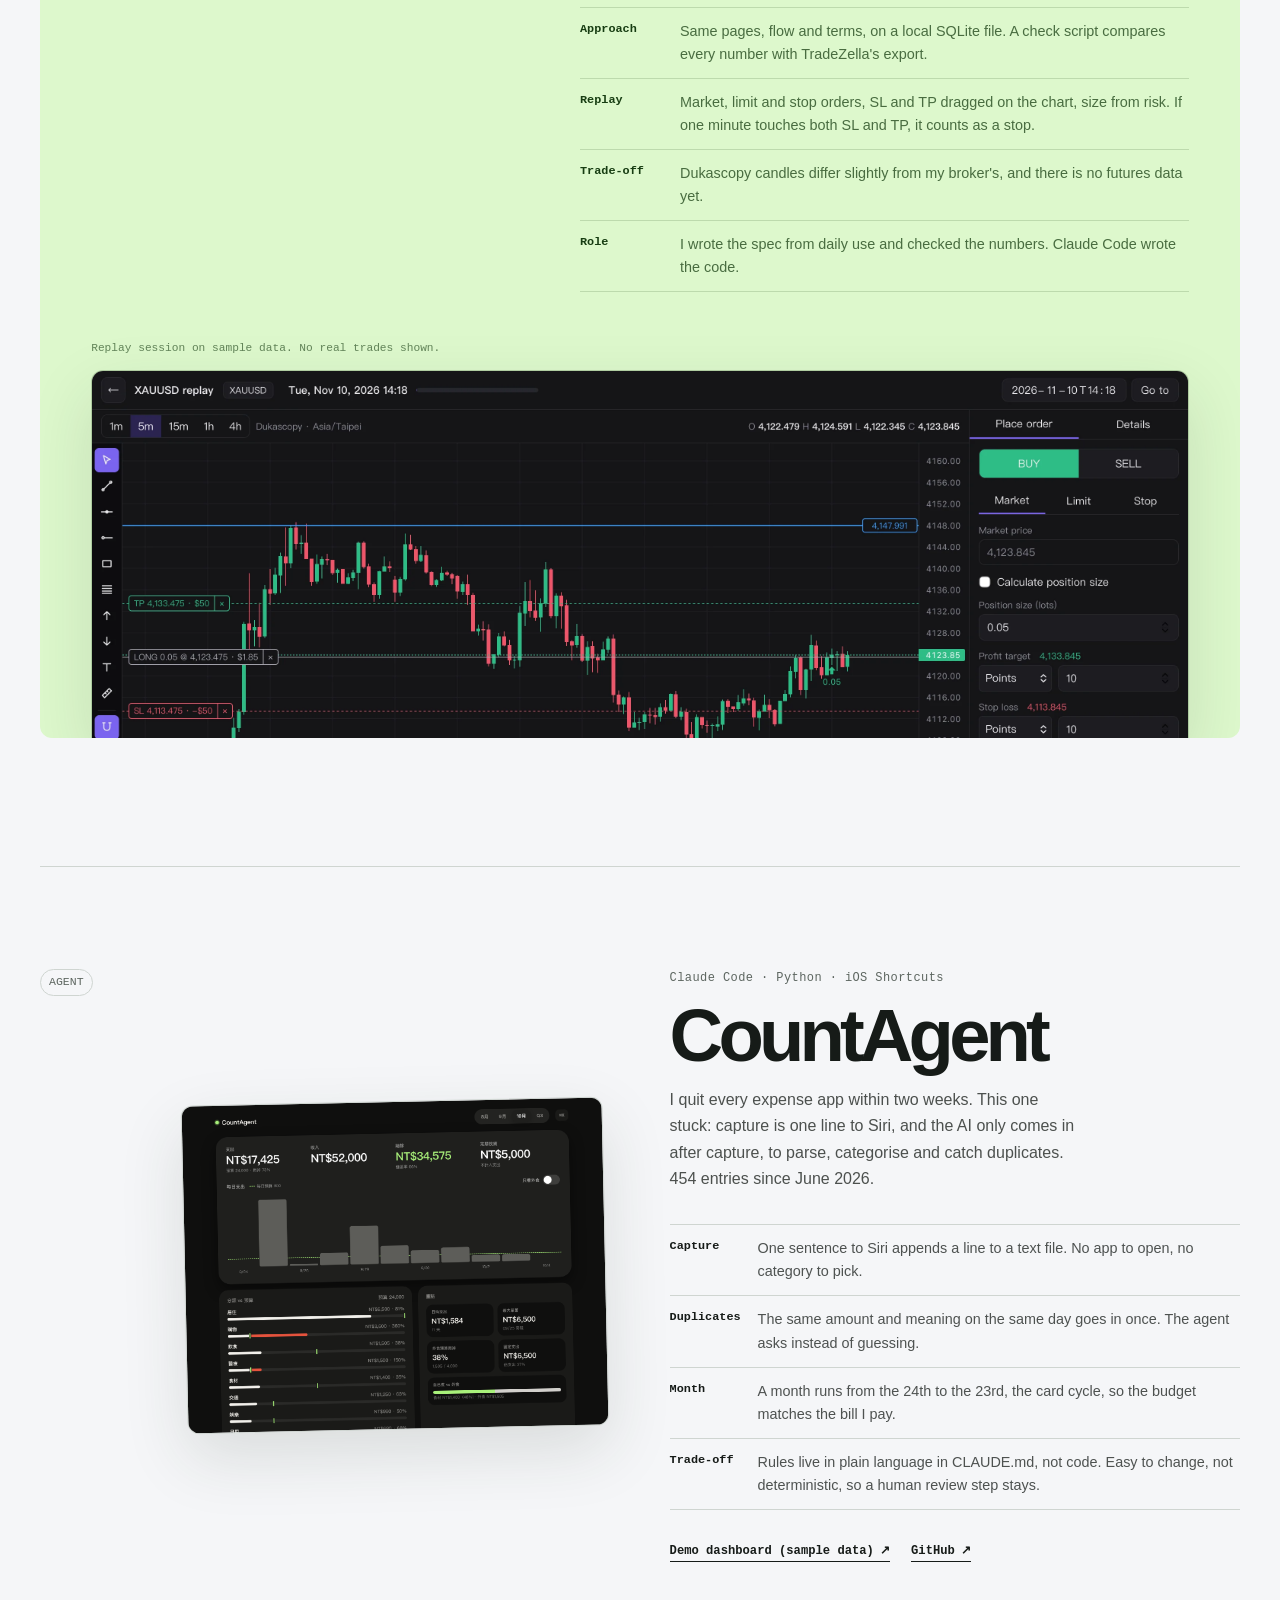
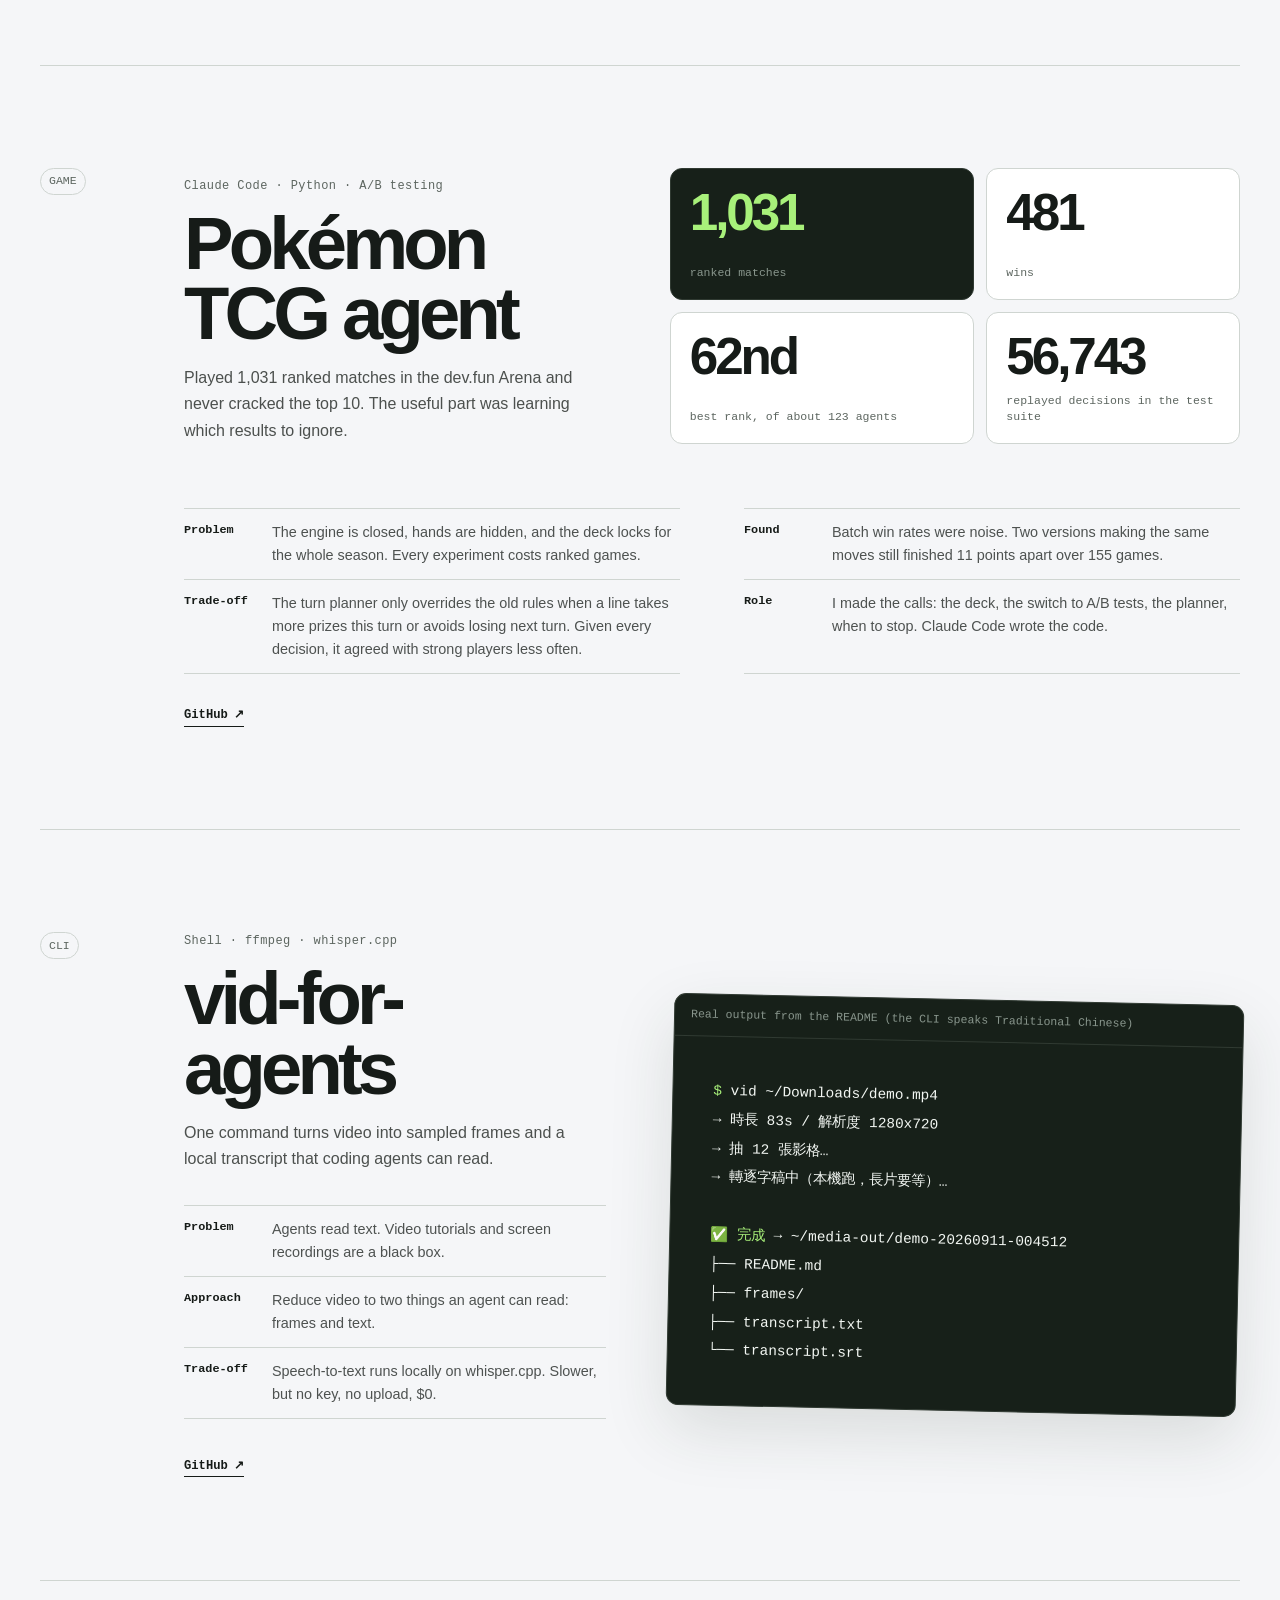
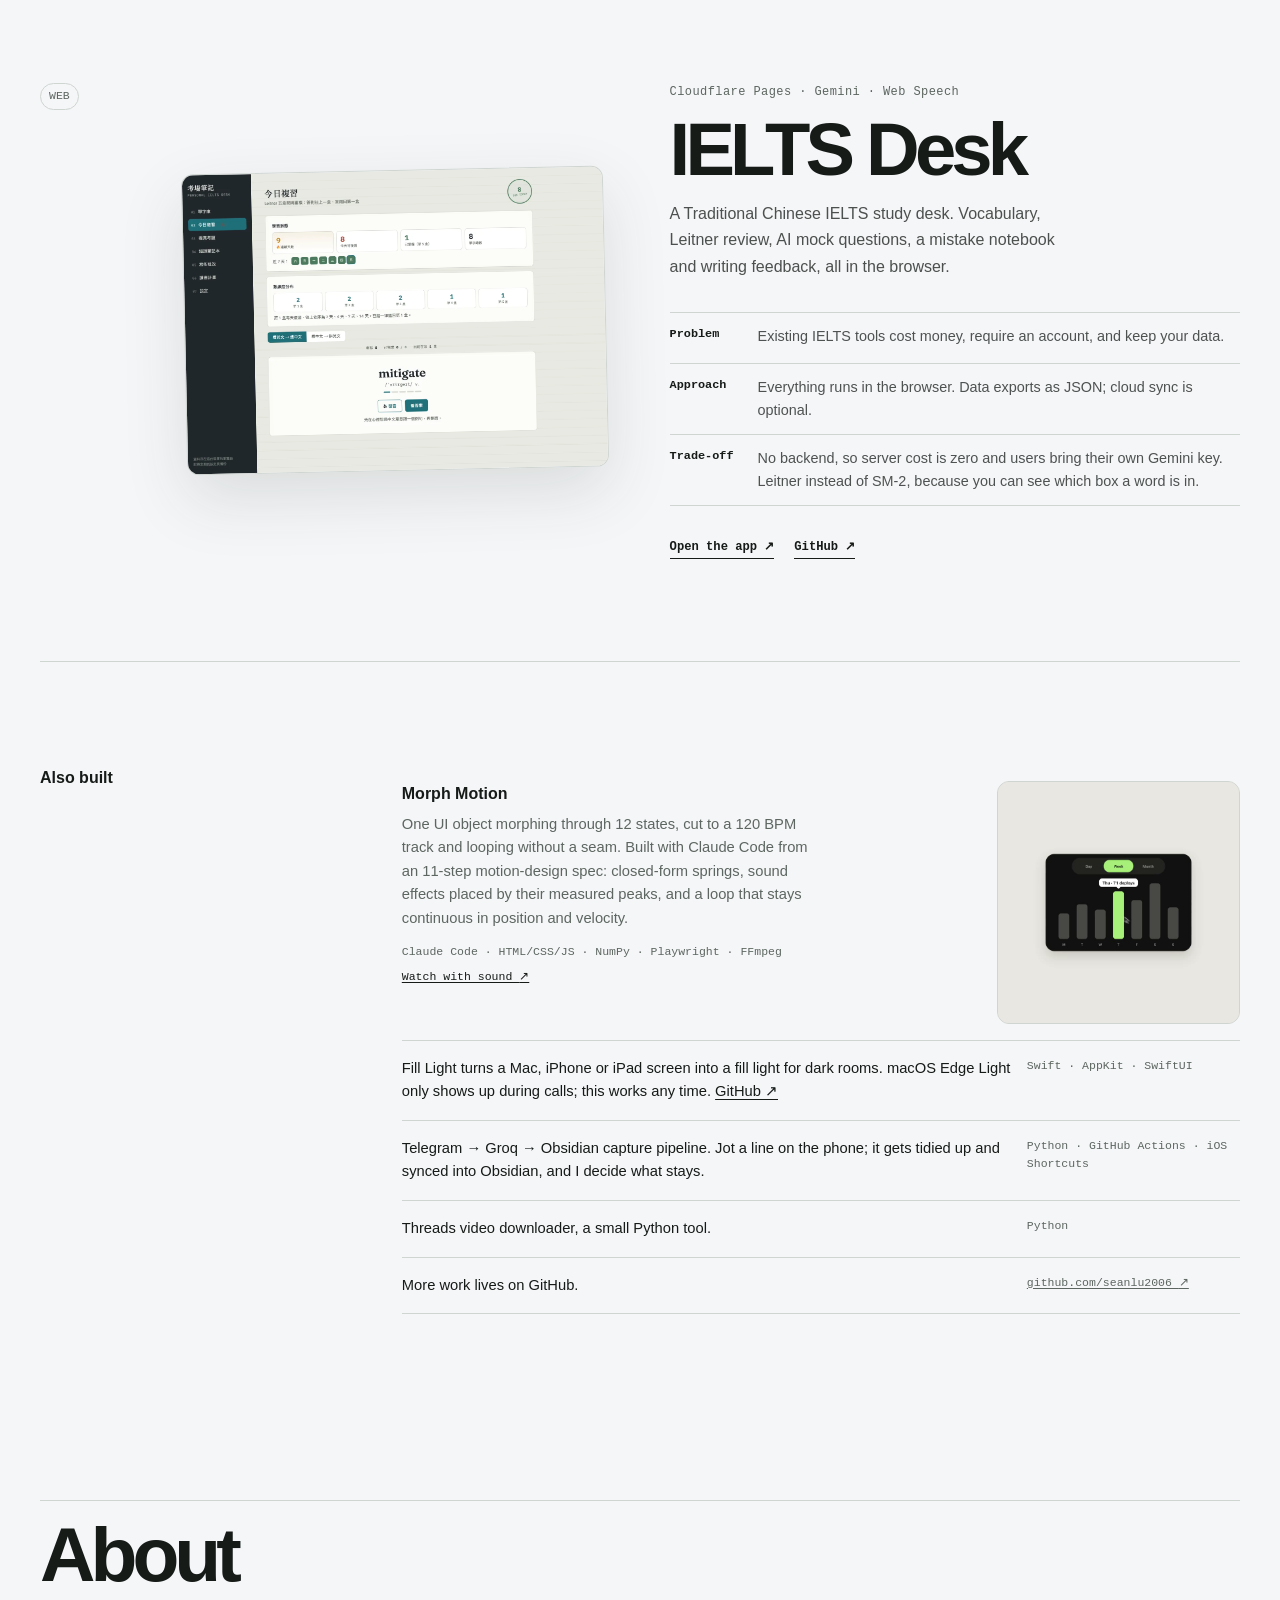
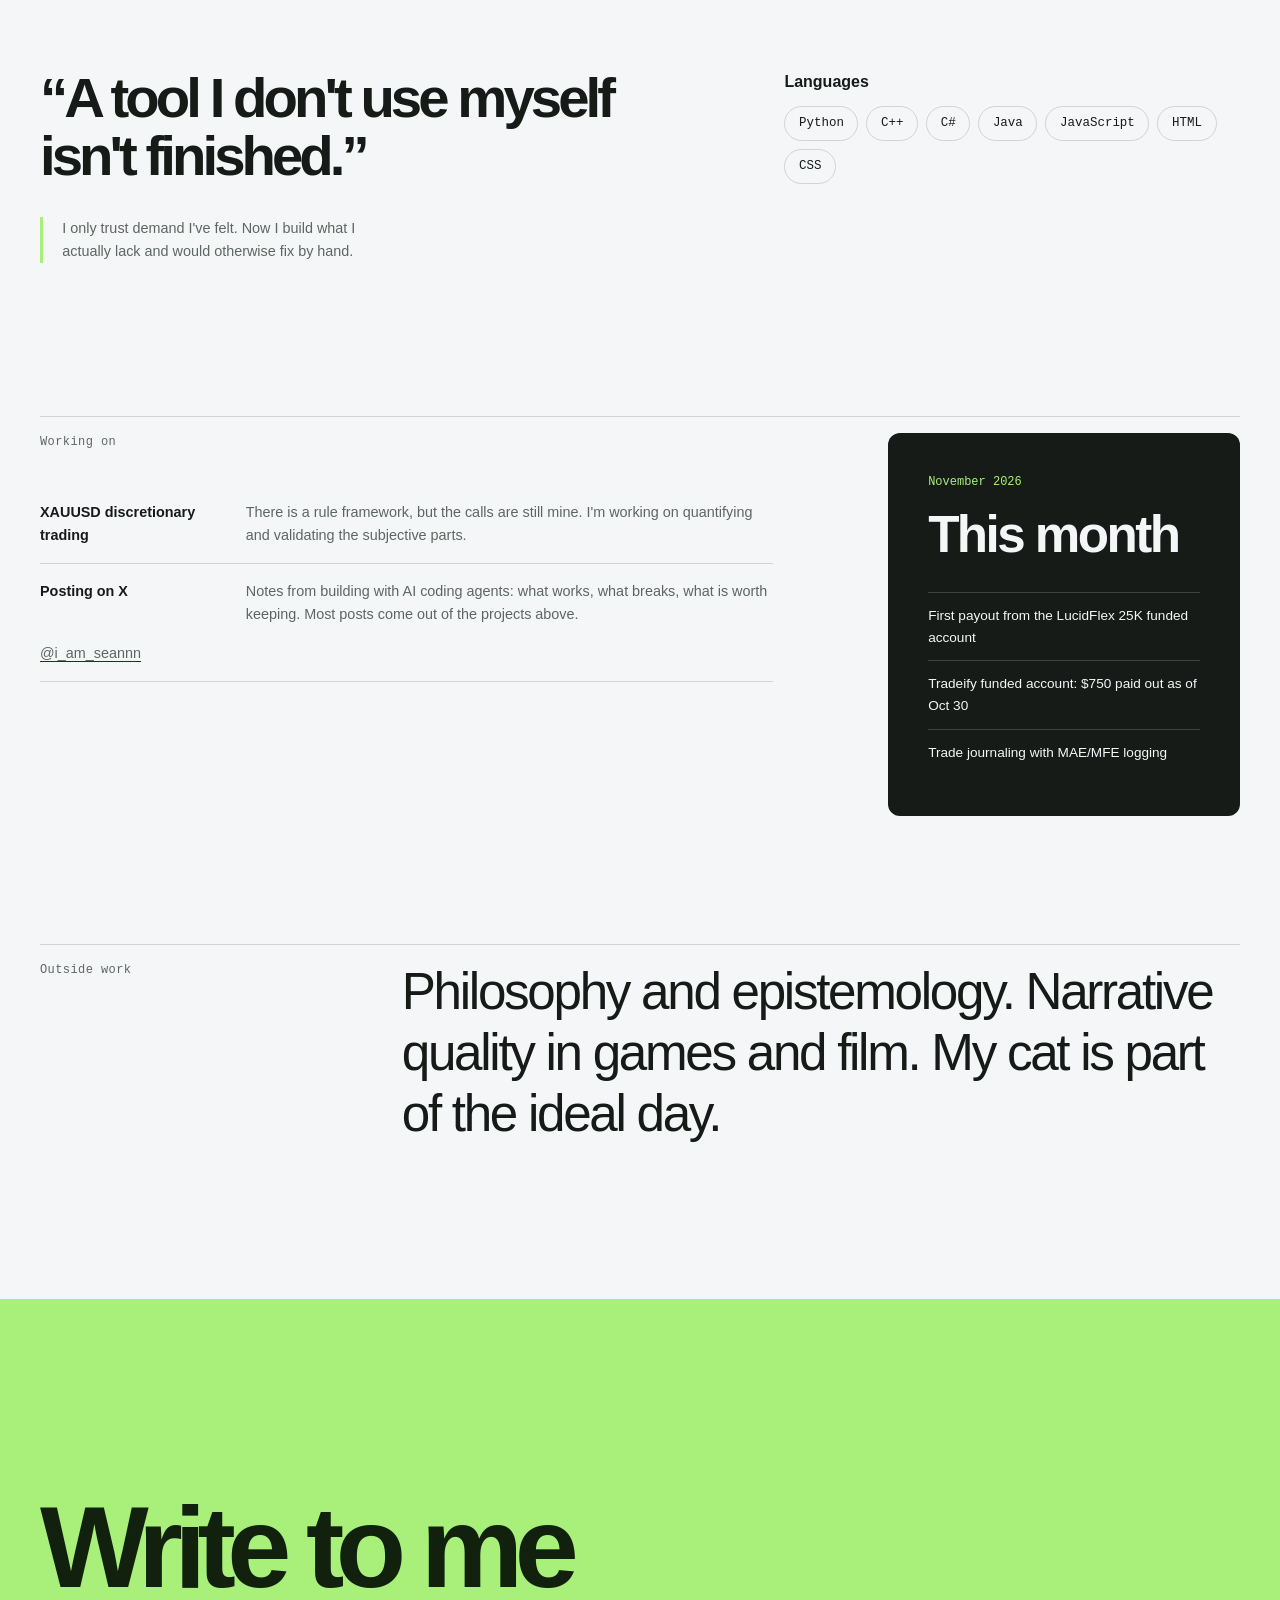
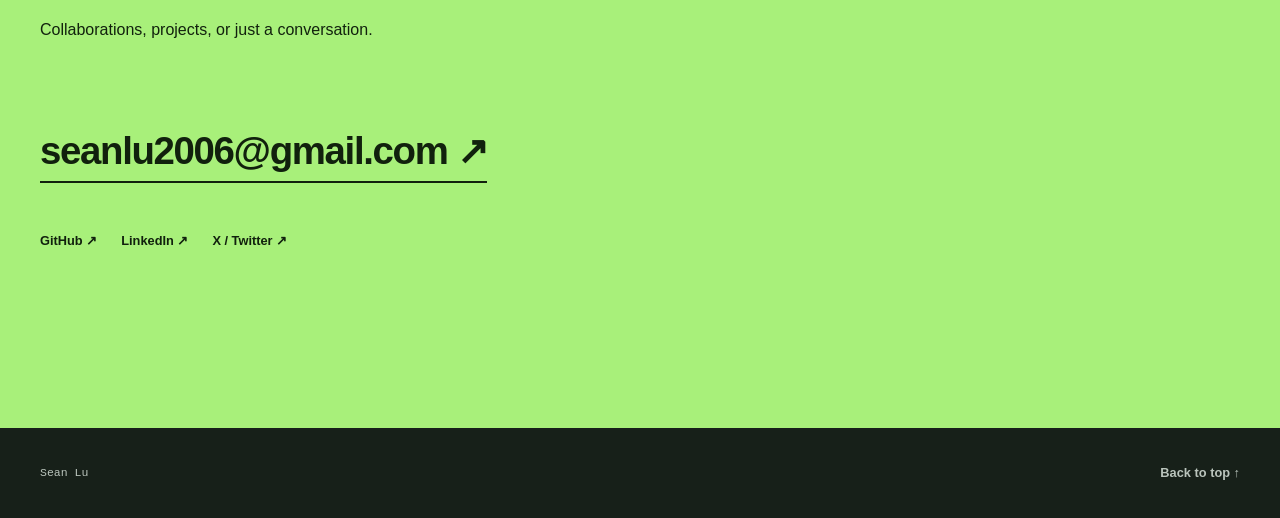
==== commit d22ba616: "Work: trade journal as the featured project, CountAgent moves to a row" ====
--- a/index.html
+++ b/index.html
@@ -99,43 +99,57 @@
         <h2 id="work-title">Work</h2>
       </div>
 
-      <article class="featured-work reveal">
+      <article class="featured-work featured-wide reveal">
         <div class="feature-copy">
-          <p class="project-kicker">Claude Code · Python · iOS Shortcuts</p>
-          <h3>CountAgent</h3>
-          <p class="project-lede">A personal expense agent on Claude Code. Siri appends one line of text; the agent later parses, categorises and deduplicates it. My own expenses have run through it since June 2026.</p>
-          <div class="project-links">
-            <a class="text-link" href="assets/countagent-demo.html">Demo dashboard (sample data)<span aria-hidden="true">↗</span></a>
-            <a class="text-link" href="https://github.com/seanlu2006/CountAgent">GitHub <span aria-hidden="true">↗</span></a>
-          </div>
-        </div>
-        <figure class="feature-media">
-          <img src="assets/countagent-dashboard.png" width="2560" height="2000" loading="eager" alt="CountAgent dashboard generated from the project's built-in demo data">
+          <p class="project-kicker">React · TypeScript · Hono · SQLite</p>
+          <h3>Trade journal</h3>
+          <p class="project-lede">My own trading journal, built to stop paying for TradeZella. It follows TradeZella's pages and workflow, holds my trade history, and adds a replay for practising entries on past gold prices.</p>
+          <p class="feature-aside">The code stays private because my trade data lives next to it.</p>
+        </div>
+        <div class="feature-facts">
+          <ul class="stat-strip" aria-label="Journal numbers">
+            <li class="stat-dark"><strong>114</strong><span>trades moved over from TradeZella</span></li>
+            <li><strong>7 / 7</strong><span>dashboard stats match TradeZella's</span></li>
+            <li><strong>26</strong><span>strategy rules, each rule's stats match too</span></li>
+            <li><strong>1 min</strong><span>smallest replay step, on Dukascopy prices</span></li>
+          </ul>
+          <dl class="compact-notes">
+            <div><dt>Problem</dt><dd>I liked TradeZella's workflow, not paying a subscription for one account's trades.</dd></div>
+            <div><dt>Approach</dt><dd>Same pages, flow and terms, on a local SQLite file. A check script compares every number with TradeZella's export.</dd></div>
+            <div><dt>Replay</dt><dd>Market, limit and stop orders, SL and TP dragged on the chart, size from risk. If one minute touches both SL and TP, it counts as a stop.</dd></div>
+            <div><dt>Trade-off</dt><dd>Dukascopy candles differ slightly from my broker's, and there is no futures data yet.</dd></div>
+            <div><dt>Role</dt><dd>I wrote the spec from daily use and checked the numbers. Claude Code wrote the code.</dd></div>
+          </dl>
+        </div>
+        <figure class="feature-shot">
+          <img src="assets/trade-journal-replay.webp" width="2880" height="964" loading="eager" alt="Replay screen: XAUUSD 5-minute chart with a horizontal line, a 0.05 long position with take-profit and stop-loss lines, and the order panel">
+          <figcaption>Replay session on sample data. No real trades shown.</figcaption>
         </figure>
-        <details class="case-notes">
-          <summary>Read case notes<span class="summary-mark" aria-hidden="true"></span></summary>
-          <dl class="case-grid">
-            <div>
-              <dt>Problem</dt>
-              <dd>The friction in expense apps is input. Open the app, pick a category, type the amount. Three steps and you quit.</dd>
-            </div>
-            <div>
-              <dt>Approach</dt>
-              <dd>Capture shrinks to one sentence. The agent handles interpretation later.</dd>
-            </div>
-            <div>
-              <dt>Budget</dt>
-              <dd>A month runs from the 24th to the 23rd, the credit-card cycle, so the budget matches the bill I actually pay. Quarters are three cycles.</dd>
-            </div>
-            <div>
-              <dt>Trade-off</dt>
-              <dd>Behaviour lives in CLAUDE.md, in plain language rather than code. Rules change without a code change. The price is non-determinism, so a human review step stays.</dd>
-            </div>
-          </dl>
-        </details>
       </article>
 
       <div class="project-stack">
+        <article class="project-row project-row-reverse reveal">
+          <div class="project-index" aria-hidden="true">AGENT</div>
+          <div class="project-main">
+            <p class="project-kicker">Claude Code · Python · iOS Shortcuts</p>
+            <h3>CountAgent</h3>
+            <p class="project-lede">I quit every expense app within two weeks. This one stuck: capture is one line to Siri, and the AI only comes in after capture, to parse, categorise and catch duplicates. 454 entries since June 2026.</p>
+            <dl class="compact-notes">
+              <div><dt>Capture</dt><dd>One sentence to Siri appends a line to a text file. No app to open, no category to pick.</dd></div>
+              <div><dt>Duplicates</dt><dd>The same amount and meaning on the same day goes in once. The agent asks instead of guessing.</dd></div>
+              <div><dt>Month</dt><dd>A month runs from the 24th to the 23rd, the card cycle, so the budget matches the bill I pay.</dd></div>
+              <div><dt>Trade-off</dt><dd>Rules live in plain language in CLAUDE.md, not code. Easy to change, not deterministic, so a human review step stays.</dd></div>
+            </dl>
+            <div class="project-links">
+              <a class="text-link" href="assets/countagent-demo.html">Demo dashboard (sample data)<span aria-hidden="true">↗</span></a>
+              <a class="text-link" href="https://github.com/seanlu2006/CountAgent">GitHub <span aria-hidden="true">↗</span></a>
+            </div>
+          </div>
+          <figure class="dashboard-preview">
+            <img src="assets/countagent-dashboard.png" width="2560" height="2000" loading="lazy" alt="CountAgent dashboard generated from the project's built-in demo data">
+          </figure>
+        </article>
+
         <article class="project-row project-wide reveal">
           <div class="project-index" aria-hidden="true">GAME</div>
           <div class="project-main">
--- a/styles.css
+++ b/styles.css
@@ -1213,3 +1213,64 @@
   .flashcard .entry-field,
   .flashcard .entry-held { transition-delay: 0s !important; }
 }
+
+/* Featured, wide: copy and facts side by side, the screenshot runs full width below */
+.featured-wide { grid-template-columns: minmax(0, .9fr) minmax(0, 1.1fr); }
+.featured-wide .feature-copy { justify-content: flex-start; }
+
+.feature-aside {
+  margin: 1.6rem 0 0;
+  color: color-mix(in srgb, currentColor 62%, transparent);
+  font-family: var(--mono);
+  font-size: .72rem;
+  line-height: 1.5;
+}
+
+.feature-facts {
+  min-width: 0;
+  padding: clamp(1.5rem, 4vw, 3.5rem) clamp(1.5rem, 4vw, 3.5rem) 0 0;
+}
+
+.feature-facts .stat-strip li { min-height: 116px; border-color: color-mix(in srgb, var(--accent-ink) 16%, transparent); }
+.feature-facts .compact-notes { margin: 1.8rem 0 0; }
+.feature-facts .compact-notes div { grid-template-columns: 84px 1fr; border-color: color-mix(in srgb, var(--accent-ink) 16%, transparent); }
+
+.feature-shot {
+  display: flex;
+  grid-column: 1 / -1;
+  flex-direction: column;
+  margin: clamp(2rem, 4vw, 3rem) 0 0;
+  padding: 0 clamp(1.5rem, 4vw, 3.5rem);
+}
+
+.feature-shot figcaption {
+  order: -1;
+  margin-bottom: .75rem;
+  color: color-mix(in srgb, currentColor 62%, transparent);
+  font-family: var(--mono);
+  font-size: .7rem;
+}
+
+.feature-shot img {
+  display: block;
+  width: 100%;
+  height: auto;
+  aspect-ratio: 2880 / 964;
+  border: 1px solid color-mix(in srgb, var(--accent-ink) 23%, transparent);
+  border-bottom: 0;
+  border-radius: var(--radius) var(--radius) 0 0;
+  object-fit: cover;
+  object-position: left top;
+  box-shadow: var(--shadow);
+}
+
+@media (max-width: 900px) {
+  .featured-wide { grid-template-columns: 1fr; }
+  .feature-facts { padding: 0 clamp(1.5rem, 4vw, 3.5rem); }
+}
+
+@media (max-width: 680px) {
+  .feature-shot { padding-inline: 1.25rem; }
+  .feature-facts { padding-inline: 1.25rem; }
+  .feature-shot img { aspect-ratio: 4 / 3; }
+}
